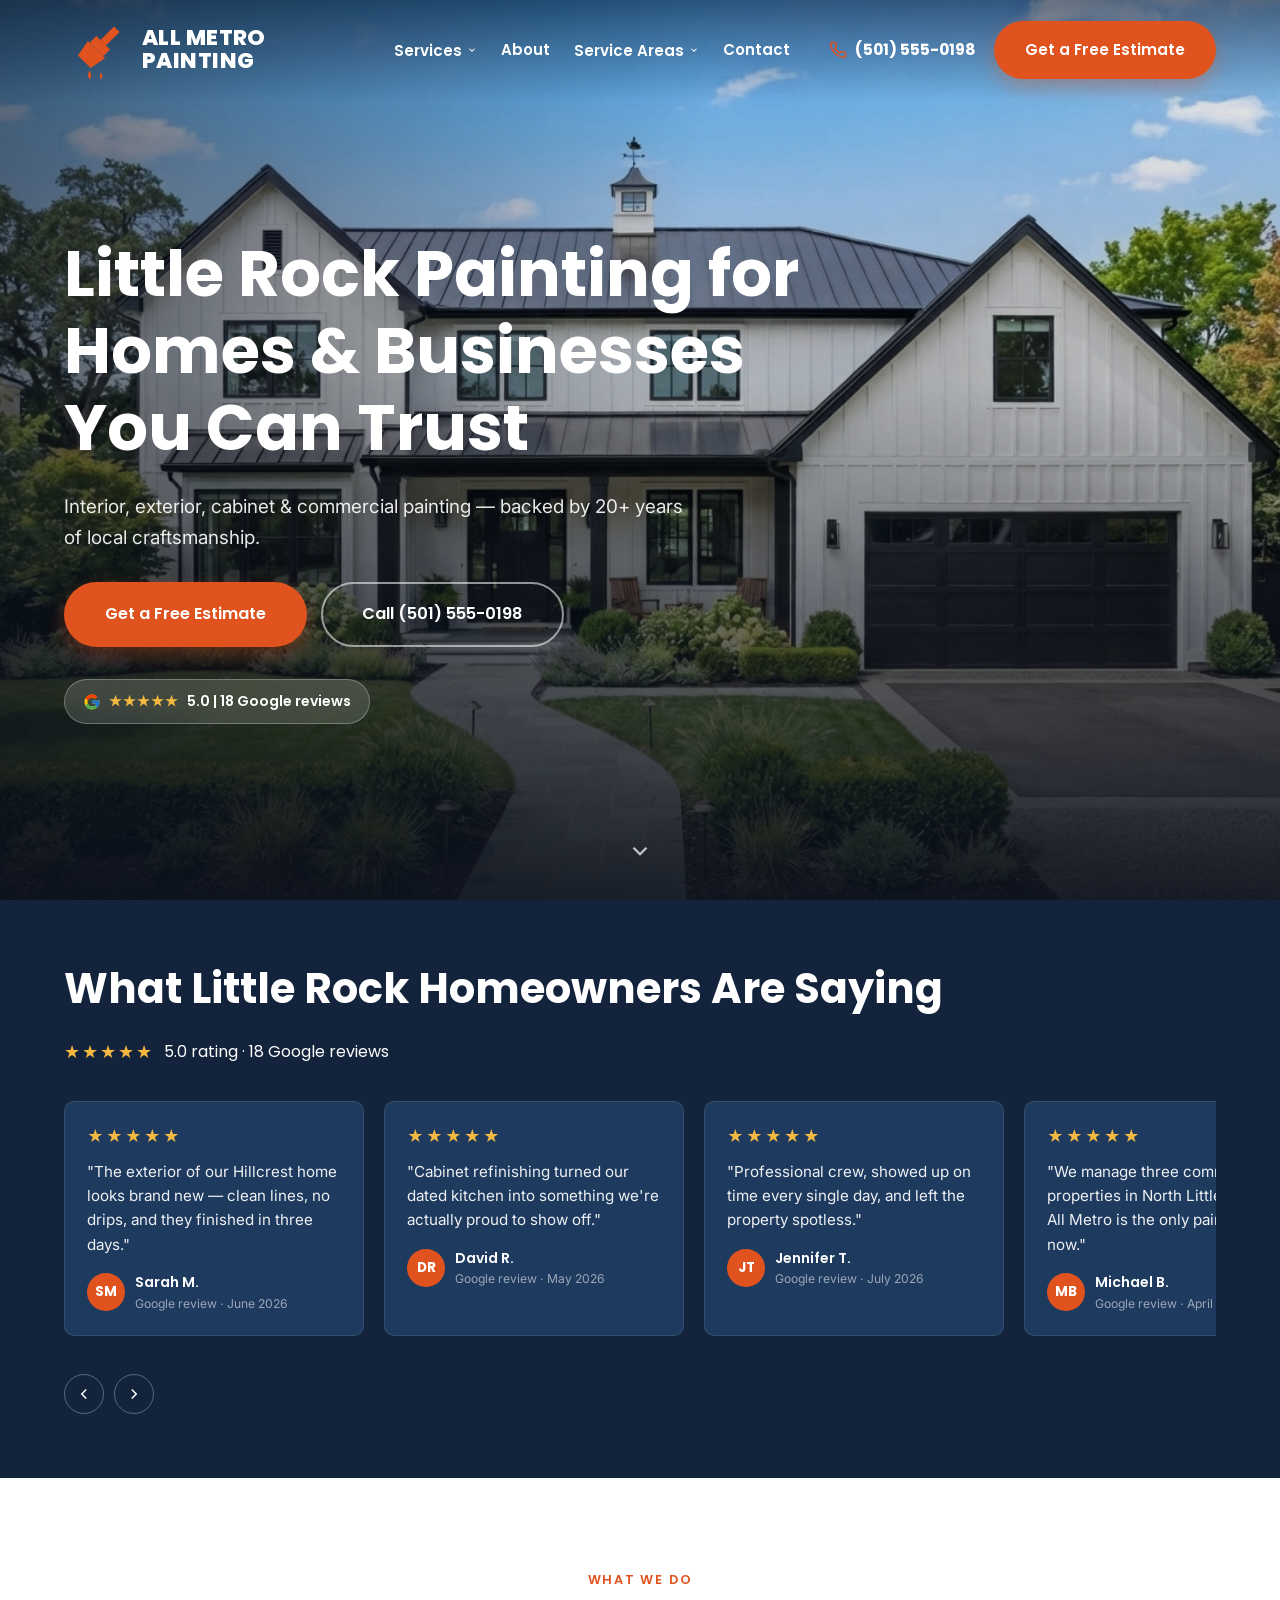
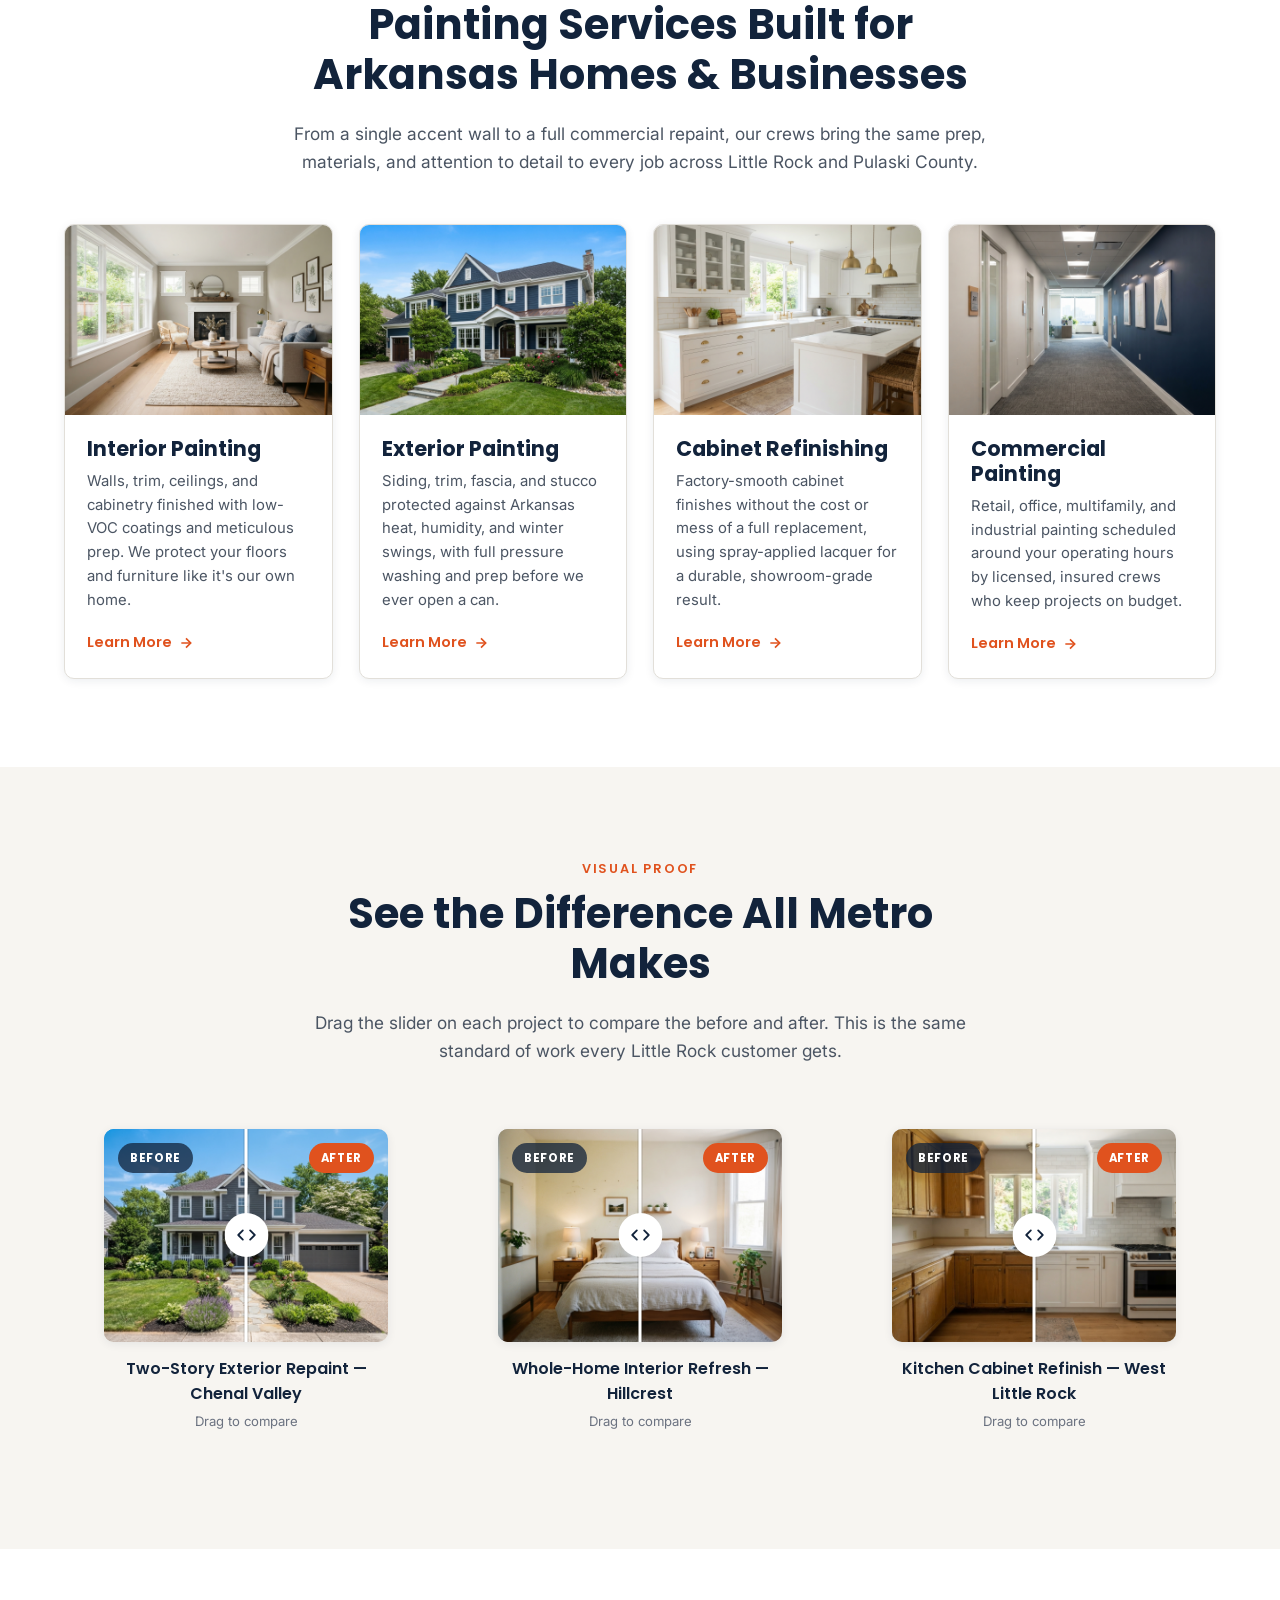
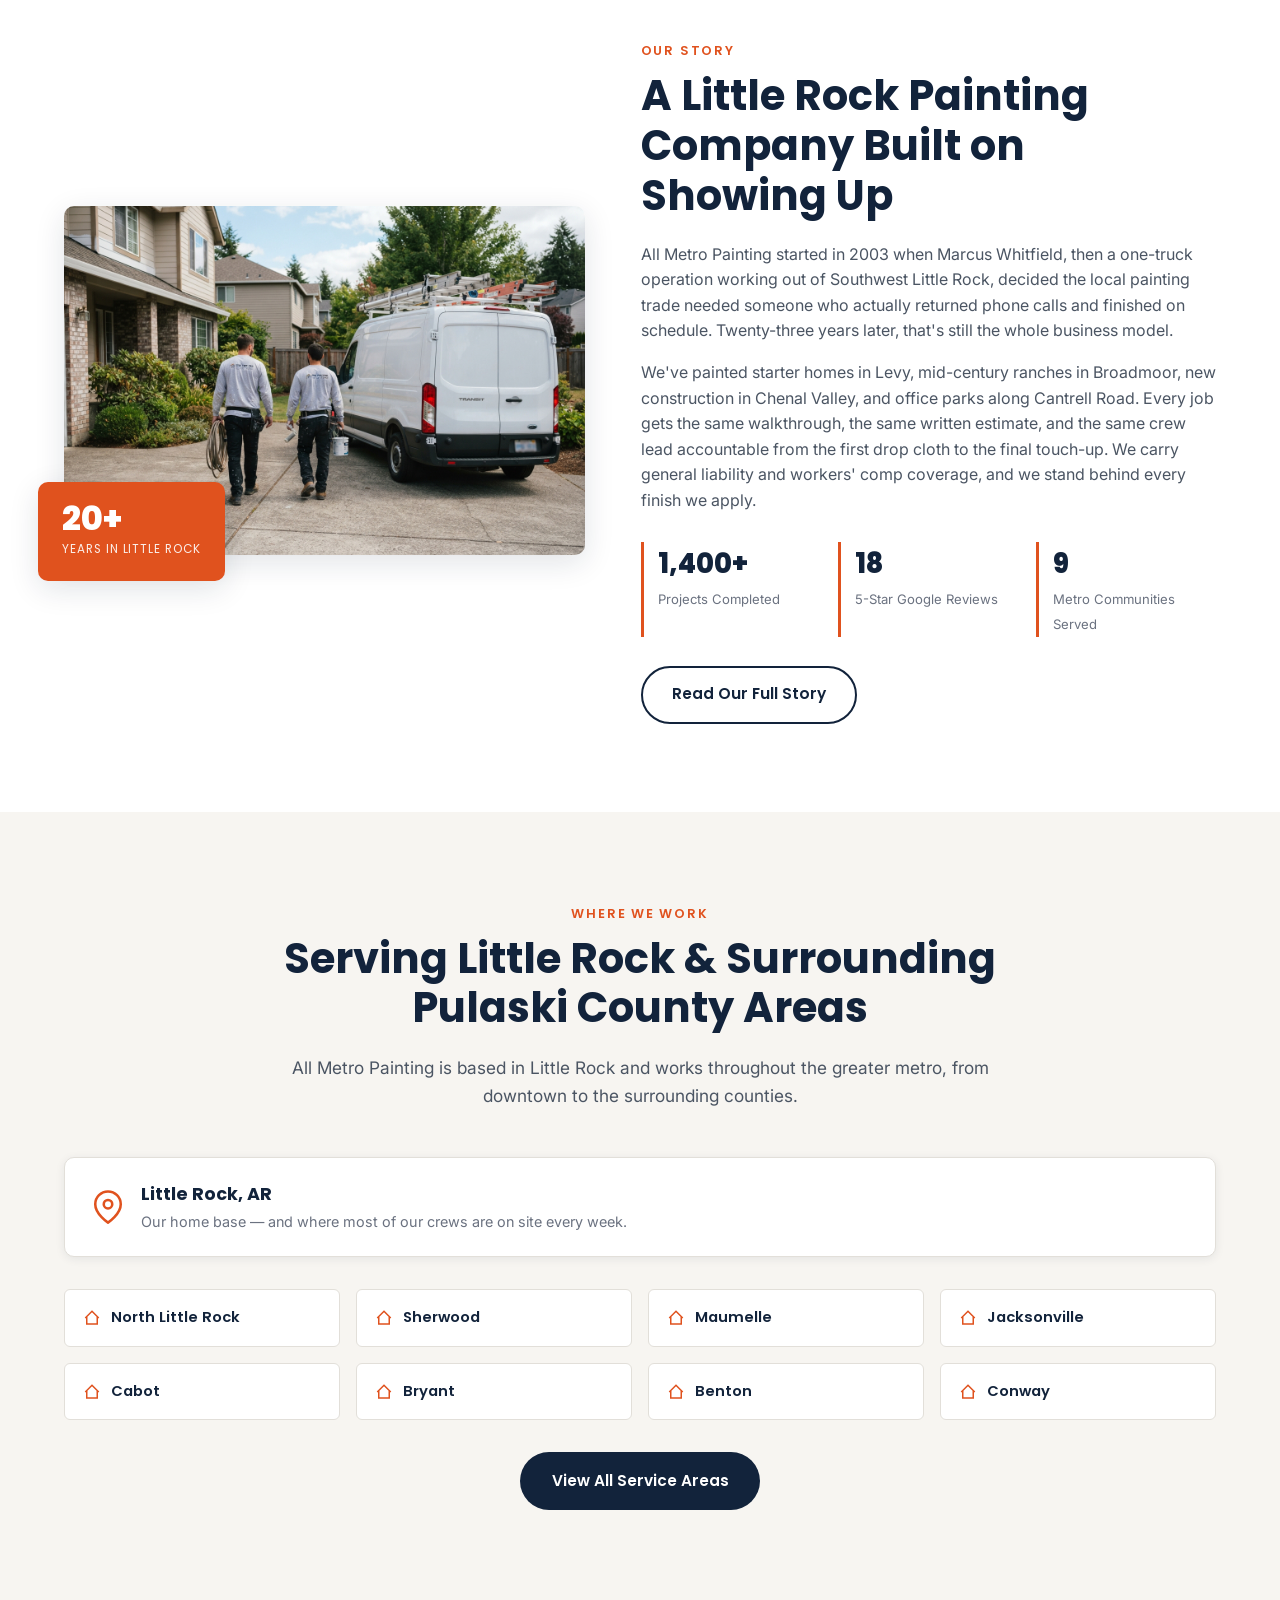
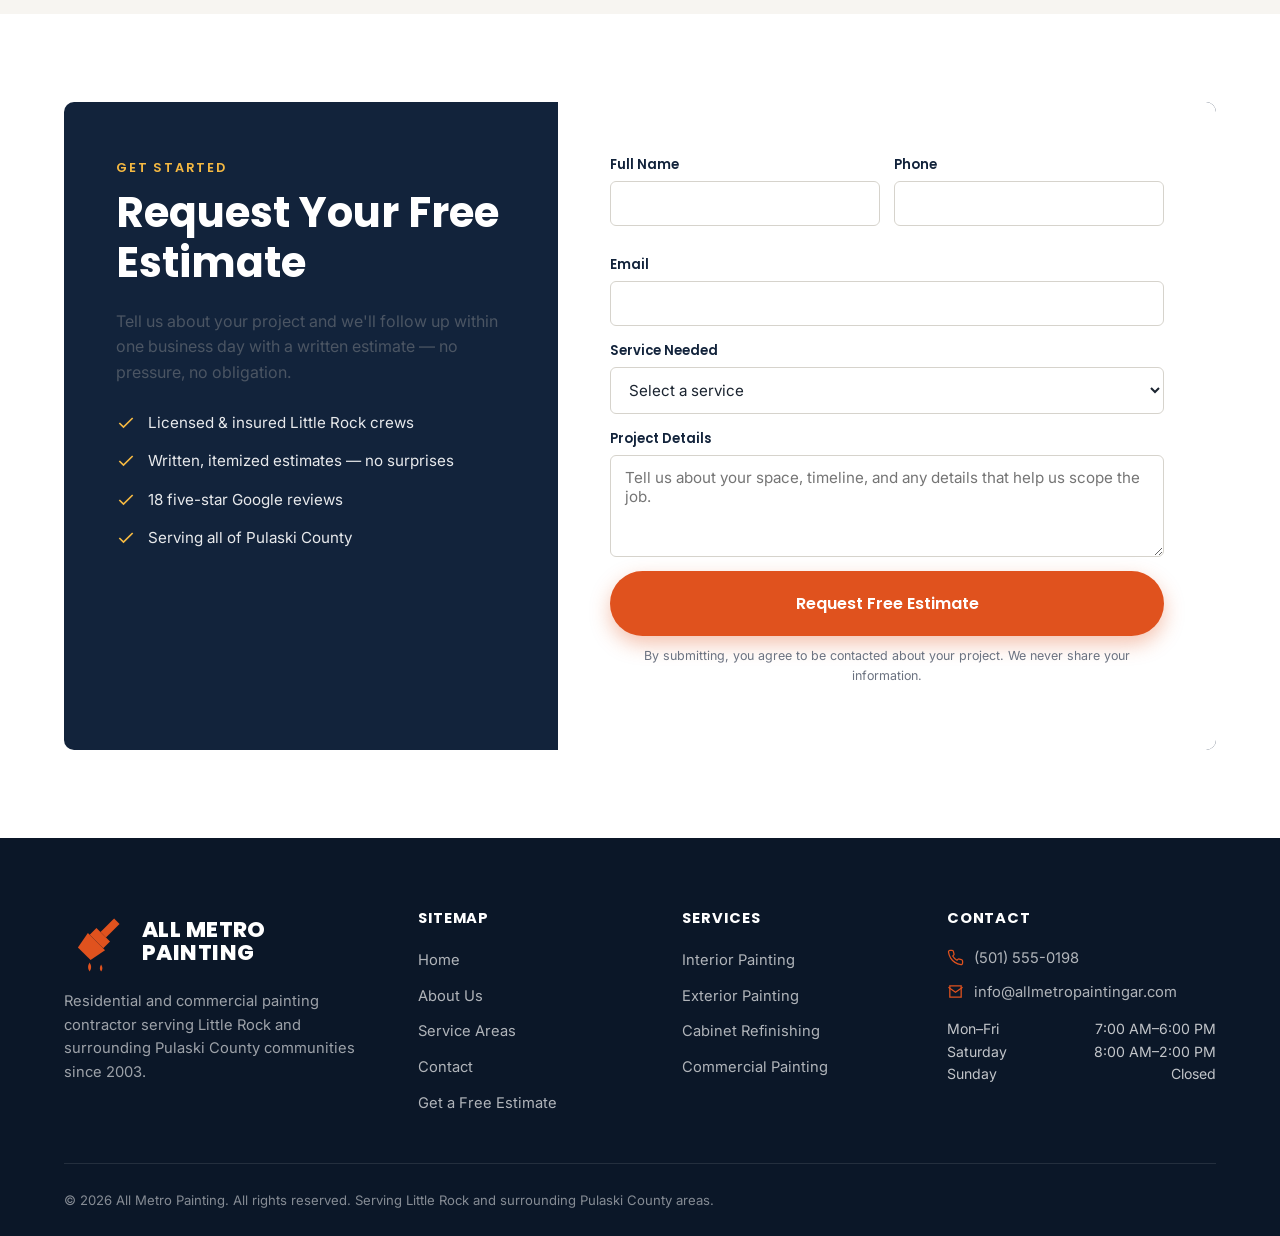
==== index.html @ 4302f113 "Initial commit" ====
<!DOCTYPE html>
<html lang="en">
<head>
<meta charset="UTF-8">
<meta name="viewport" content="width=device-width, initial-scale=1.0">
<title>Little Rock Painting Contractor | All Metro Painting</title>
<meta name="description" content="All Metro Painting is Little Rock, AR's trusted residential and commercial painting contractor. Interior, exterior, cabinet refinishing & commercial painting across Pulaski County. Free estimates.">
<link rel="canonical" href="https://www.allmetropaintingar.com/">
<link rel="preconnect" href="https://fonts.googleapis.com">
<link href="https://fonts.googleapis.com/css2?family=Inter:wght@400;500;600;700&family=Poppins:wght@600;700;800&display=swap" rel="stylesheet">
<link rel="stylesheet" href="css/style.css">
<script type="application/ld+json">
{
  "@context": "https://schema.org",
  "@type": "PaintingContractor",
  "name": "All Metro Painting",
  "image": "https://www.allmetropaintingar.com/images/hero-exterior-painting.jpg",
  "logo": "https://www.allmetropaintingar.com/images/hero-exterior-painting.jpg",
  "description": "Residential and commercial painting contractor serving Little Rock, AR and surrounding Pulaski County communities. Interior painting, exterior painting, cabinet refinishing, and commercial painting.",
  "telephone": "+1-501-555-0198",
  "email": "info@allmetropaintingar.com",
  "priceRange": "$$",
  "address": {
    "@type": "PostalAddress",
    "streetAddress": "4417 Asher Avenue",
    "addressLocality": "Little Rock",
    "addressRegion": "AR",
    "postalCode": "72204",
    "addressCountry": "US"
  },
  "geo": {
    "@type": "GeoCoordinates",
    "latitude": 34.7465,
    "longitude": -92.2896
  },
  "url": "https://www.allmetropaintingar.com/",
  "areaServed": [
    { "@type": "City", "name": "Little Rock, AR" },
    { "@type": "City", "name": "North Little Rock, AR" },
    { "@type": "City", "name": "Sherwood, AR" },
    { "@type": "City", "name": "Maumelle, AR" },
    { "@type": "City", "name": "Jacksonville, AR" },
    { "@type": "City", "name": "Cabot, AR" },
    { "@type": "City", "name": "Bryant, AR" },
    { "@type": "City", "name": "Benton, AR" },
    { "@type": "City", "name": "Conway, AR" },
    { "@type": "AdministrativeArea", "name": "Pulaski County, AR" }
  ],
  "openingHoursSpecification": [
    {
      "@type": "OpeningHoursSpecification",
      "dayOfWeek": ["Monday","Tuesday","Wednesday","Thursday","Friday"],
      "opens": "07:00",
      "closes": "18:00"
    },
    {
      "@type": "OpeningHoursSpecification",
      "dayOfWeek": ["Saturday"],
      "opens": "08:00",
      "closes": "14:00"
    }
  ],
  "sameAs": [
    "https://www.facebook.com/allmetropaintingar",
    "https://www.instagram.com/allmetropaintingar"
  ],
  "aggregateRating": {
    "@type": "AggregateRating",
    "ratingValue": "5.0",
    "reviewCount": "18"
  }
}
</script>
</head>
<body>

<!-- ===================== HEADER / NAV ===================== -->
<header class="site-header">
  <div class="container nav-inner">
    <a href="index.html" class="brand" aria-label="All Metro Painting home">
      <svg class="brand-icon" viewBox="0 0 100 100" xmlns="http://www.w3.org/2000/svg" aria-hidden="true">
        <g transform="rotate(45 50 50)">
          <rect class="brush-body" x="44" y="4" width="12" height="30"/>
          <rect class="brush-body" x="35" y="34" width="30" height="15"/>
          <path class="brush-body" d="M31 49 L69 49 L64 76 L36 76 Z"/>
        </g>
        <path class="drip" d="M40 82 Q45 90 40 96 Q35 90 40 82 Z"/>
        <path class="drip" d="M58 85 Q62 91 58 96 Q54 91 58 85 Z"/>
      </svg>
      <span class="brand-word">ALL METRO PAINTING</span>
    </a>

    <nav aria-label="Primary">
      <ul class="nav-links">
        <li class="has-dropdown">
          <button class="nav-toplink" aria-haspopup="true">Services
            <svg class="caret" viewBox="0 0 24 24" fill="none" stroke="currentColor" stroke-width="2.5"><polyline points="6 9 12 15 18 9"/></svg>
          </button>
          <div class="dropdown mega">
            <a class="drop-link" href="services/interior-painting.html">
              <svg class="di" viewBox="0 0 24 24" fill="none" stroke="currentColor" stroke-width="1.8"><path d="M3 21h18M6 21V9l6-5 6 5v12M9 21v-6h6v6"/></svg>
              <span><strong>Interior Painting</strong><small>Walls, trim, ceilings & cabinetry</small></span>
            </a>
            <a class="drop-link" href="services/exterior-painting.html">
              <svg class="di" viewBox="0 0 24 24" fill="none" stroke="currentColor" stroke-width="1.8"><path d="M3 12l9-9 9 9M5 10v10h14V10"/></svg>
              <span><strong>Exterior Painting</strong><small>Siding, trim, stucco & fascia</small></span>
            </a>
            <a class="drop-link" href="services/cabinet-refinishing.html">
              <svg class="di" viewBox="0 0 24 24" fill="none" stroke="currentColor" stroke-width="1.8"><rect x="4" y="3" width="16" height="18" rx="1"/><path d="M12 3v18M8 8h.01M16 14h.01"/></svg>
              <span><strong>Cabinet Refinishing</strong><small>Factory-smooth spray finishes</small></span>
            </a>
            <a class="drop-link" href="services/commercial-painting.html">
              <svg class="di" viewBox="0 0 24 24" fill="none" stroke="currentColor" stroke-width="1.8"><path d="M3 21h18M5 21V7l7-4 7 4v14M9 21v-5h6v5M9 10h.01M15 10h.01M9 14h.01M15 14h.01"/></svg>
              <span><strong>Commercial Painting</strong><small>Retail, office & multifamily</small></span>
            </a>
          </div>
        </li>
        <li><a href="about.html">About</a></li>
        <li class="has-dropdown">
          <button class="nav-toplink" aria-haspopup="true">Service Areas
            <svg class="caret" viewBox="0 0 24 24" fill="none" stroke="currentColor" stroke-width="2.5"><polyline points="6 9 12 15 18 9"/></svg>
          </button>
          <div class="dropdown areas-drop">
            <a class="drop-link" href="service-areas.html"><span><strong>Little Rock</strong><small>Primary service area</small></span></a>
            <a class="drop-link" href="service-areas.html#north-little-rock"><span><strong>North Little Rock</strong></span></a>
            <a class="drop-link" href="service-areas.html#sherwood"><span><strong>Sherwood</strong></span></a>
            <a class="drop-link" href="service-areas.html#maumelle"><span><strong>Maumelle</strong></span></a>
            <a class="drop-link" href="service-areas.html#jacksonville"><span><strong>Jacksonville</strong></span></a>
            <a class="drop-link" href="service-areas.html#cabot"><span><strong>Cabot</strong></span></a>
            <a class="drop-link" href="service-areas.html#bryant"><span><strong>Bryant</strong></span></a>
            <a class="drop-link" href="service-areas.html#benton"><span><strong>Benton</strong></span></a>
            <a class="drop-link" href="service-areas.html#conway"><span><strong>Conway</strong></span></a>
          </div>
        </li>
        <li><a href="contact.html">Contact</a></li>
      </ul>
    </nav>

    <div class="nav-right">
      <a href="tel:+15015550198" class="nav-phone">
        <svg viewBox="0 0 24 24" fill="none" stroke="currentColor" stroke-width="2"><path d="M22 16.92v3a2 2 0 0 1-2.18 2 19.8 19.8 0 0 1-8.63-3.07 19.5 19.5 0 0 1-6-6 19.8 19.8 0 0 1-3.07-8.67A2 2 0 0 1 4.11 2h3a2 2 0 0 1 2 1.72c.127.96.362 1.903.7 2.81a2 2 0 0 1-.45 2.11L8.09 9.91a16 16 0 0 0 6 6l1.27-1.27a2 2 0 0 1 2.11-.45c.907.338 1.85.573 2.81.7A2 2 0 0 1 22 16.92z"/></svg>
        <span class="nav-phone-text">(501) 555-0198</span>
      </a>
      <a href="#" class="btn btn-accent" data-open-quote="">Get a Free Estimate</a>
      <button class="nav-toggle" aria-label="Open menu">
        <svg viewBox="0 0 24 24" fill="currentColor"><circle cx="12" cy="5" r="1.8"/><circle cx="12" cy="12" r="1.8"/><circle cx="12" cy="19" r="1.8"/></svg>
      </button>
    </div>
  </div>
</header>

<!-- Mobile drawer -->
<div class="drawer-backdrop"></div>
<div class="mobile-drawer">
  <div class="mobile-drawer-head">
    <span class="brand-word" style="color:var(--navy)">ALL METRO</span>
    <button class="modal-close drawer-close" aria-label="Close menu">
      <svg viewBox="0 0 24 24" fill="none" stroke="currentColor" stroke-width="2"><line x1="18" y1="6" x2="6" y2="18"/><line x1="6" y1="6" x2="18" y2="18"/></svg>
    </button>
  </div>
  <ul>
    <li>
      <button class="m-toggle">Services
        <svg width="18" height="18" viewBox="0 0 24 24" fill="none" stroke="currentColor" stroke-width="2.5"><polyline points="6 9 12 15 18 9"/></svg>
      </button>
      <div class="mobile-sub">
        <a href="services/interior-painting.html">Interior Painting</a>
        <a href="services/exterior-painting.html">Exterior Painting</a>
        <a href="services/cabinet-refinishing.html">Cabinet Refinishing</a>
        <a href="services/commercial-painting.html">Commercial Painting</a>
      </div>
    </li>
    <li><a href="about.html">About</a></li>
    <li>
      <button class="m-toggle">Service Areas
        <svg width="18" height="18" viewBox="0 0 24 24" fill="none" stroke="currentColor" stroke-width="2.5"><polyline points="6 9 12 15 18 9"/></svg>
      </button>
      <div class="mobile-sub">
        <a href="service-areas.html">Little Rock</a>
        <a href="service-areas.html#north-little-rock">North Little Rock</a>
        <a href="service-areas.html#sherwood">Sherwood</a>
        <a href="service-areas.html#maumelle">Maumelle</a>
        <a href="service-areas.html#jacksonville">Jacksonville</a>
        <a href="service-areas.html#cabot">Cabot</a>
        <a href="service-areas.html#bryant">Bryant</a>
        <a href="service-areas.html#benton">Benton</a>
        <a href="service-areas.html#conway">Conway</a>
      </div>
    </li>
    <li><a href="contact.html">Contact</a></li>
    <li><a href="tel:+15015550198">(501) 555-0198</a></li>
  </ul>
  <a href="#" class="btn btn-accent btn-block" data-open-quote="">Get a Free Estimate</a>
</div>

<!-- ===================== HERO ===================== -->
<section class="hero" style="background-image:url('images/hero-exterior-painting.jpg');">
  <div class="hero-content">
    <h1>Little Rock Painting for Homes &amp; Businesses You Can Trust</h1>
    <p class="hero-sub">Interior, exterior, cabinet &amp; commercial painting &mdash; backed by 20+ years of local craftsmanship.</p>
    <div class="hero-ctas">
      <a href="#" class="btn btn-accent btn-lg" data-open-quote="">Get a Free Estimate</a>
      <a href="tel:+15015550198" class="btn btn-outline btn-lg">Call (501) 555-0198</a>
    </div>
    <div class="hero-badges">
      <span class="badge-pill"><svg class="google-g" viewBox="0 0 48 48" width="18" height="18" aria-hidden="true"><path fill="#FFC107" d="M43.611,20.083H42V20H24v8h11.303c-1.649,4.657-6.08,8-11.303,8c-6.627,0-12-5.373-12-12s5.373-12,12-12c3.059,0,5.842,1.154,7.961,3.039l5.657-5.657C34.046,6.053,29.268,4,24,4C12.955,4,4,12.955,4,24s8.955,20,20,20s20-8.955,20-20C44,22.659,43.862,21.35,43.611,20.083z"/><path fill="#FF3D00" d="M6.306,14.691l6.571,4.819C14.655,15.108,18.961,12,24,12c3.059,0,5.842,1.154,7.961,3.039l5.657-5.657C34.046,6.053,29.268,4,24,4C16.318,4,9.656,8.337,6.306,14.691z"/><path fill="#4CAF50" d="M24,44c5.166,0,9.86-1.977,13.409-5.192l-6.19-5.238C29.211,35.091,26.715,36,24,36c-5.202,0-9.619-3.317-11.283-7.946l-6.522,5.025C9.505,39.556,16.227,44,24,44z"/><path fill="#1976D2" d="M43.611,20.083H42V20H24v8h11.303c-0.792,2.237-2.231,4.166-4.087,5.571c0.001-0.001,0.002-0.001,0.003-0.002l6.19,5.238C36.971,39.205,44,34,44,24C44,22.659,43.862,21.35,43.611,20.083z"/></svg><span class="stars">★★★★★</span> 5.0 | 18 Google reviews</span>
    </div>
  </div>
  <div class="hero-scroll">
    <svg width="26" height="26" viewBox="0 0 24 24" fill="none" stroke="currentColor" stroke-width="2"><polyline points="6 9 12 15 18 9"/></svg>
  </div>
</section>

<!-- ===================== REVIEWS STRIP ===================== -->
<section class="reviews-strip">
  <div class="container">
    <div class="reviews-head">
      <h2>What Little Rock Homeowners Are Saying</h2>
      <div class="reviews-agg">
        <span class="stars">★★★★★</span>
        <span>5.0 rating &middot; 18 Google reviews</span>
      </div>
    </div>
    <div class="reviews-track">
      <div class="review-card">
        <span class="stars">★★★★★</span>
        <p>"The exterior of our Hillcrest home looks brand new &mdash; clean lines, no drips, and they finished in three days."</p>
        <div class="review-meta"><div class="review-avatar">SM</div><div><div class="review-name">Sarah M.</div><div class="review-date">Google review &middot; June 2026</div></div></div>
      </div>
      <div class="review-card">
        <span class="stars">★★★★★</span>
        <p>"Cabinet refinishing turned our dated kitchen into something we're actually proud to show off."</p>
        <div class="review-meta"><div class="review-avatar">DR</div><div><div class="review-name">David R.</div><div class="review-date">Google review &middot; May 2026</div></div></div>
      </div>
      <div class="review-card">
        <span class="stars">★★★★★</span>
        <p>"Professional crew, showed up on time every single day, and left the property spotless."</p>
        <div class="review-meta"><div class="review-avatar">JT</div><div><div class="review-name">Jennifer T.</div><div class="review-date">Google review &middot; July 2026</div></div></div>
      </div>
      <div class="review-card">
        <span class="stars">★★★★★</span>
        <p>"We manage three commercial properties in North Little Rock and All Metro is the only painter we call now."</p>
        <div class="review-meta"><div class="review-avatar">MB</div><div><div class="review-name">Michael B.</div><div class="review-date">Google review &middot; April 2026</div></div></div>
      </div>
      <div class="review-card">
        <span class="stars">★★★★★</span>
        <p>"Interior paint job was flawless &mdash; they moved our furniture, protected the floors, no mess at all."</p>
        <div class="review-meta"><div class="review-avatar">AK</div><div><div class="review-name">Ashley K.</div><div class="review-date">Google review &middot; June 2026</div></div></div>
      </div>
      <div class="review-card">
        <span class="stars">★★★★★</span>
        <p>"Fair pricing and the crew actually answered their phones, which says a lot in this business."</p>
        <div class="review-meta"><div class="review-avatar">RC</div><div><div class="review-name">Robert C.</div><div class="review-date">Google review &middot; March 2026</div></div></div>
      </div>
      <div class="review-card">
        <span class="stars">★★★★★</span>
        <p>"Our two-story exterior in Chenal Valley needed serious prep work and they didn't cut a single corner."</p>
        <div class="review-meta"><div class="review-avatar">LP</div><div><div class="review-name">Lauren P.</div><div class="review-date">Google review &middot; May 2026</div></div></div>
      </div>
      <div class="review-card">
        <span class="stars">★★★★★</span>
        <p>"Fast turnaround on our office building in Maumelle without disrupting our staff for even a day."</p>
        <div class="review-meta"><div class="review-avatar">TH</div><div><div class="review-name">Tyler H.</div><div class="review-date">Google review &middot; February 2026</div></div></div>
      </div>
      <div class="review-card">
        <span class="stars">★★★★★</span>
        <p>"They matched our trim color perfectly after we lost the original paint code from the builder."</p>
        <div class="review-meta"><div class="review-avatar">NW</div><div><div class="review-name">Nicole W.</div><div class="review-date">Google review &middot; July 2026</div></div></div>
      </div>
      <div class="review-card">
        <span class="stars">★★★★★</span>
        <p>"Honest quote, no upsells, and the finished walls look like a magazine spread."</p>
        <div class="review-meta"><div class="review-avatar">BS</div><div><div class="review-name">Brandon S.</div><div class="review-date">Google review &middot; January 2026</div></div></div>
      </div>
      <div class="review-card">
        <span class="stars">★★★★★</span>
        <p>"Cabinet refinish saved us thousands over replacing &mdash; looks like a brand new kitchen."</p>
        <div class="review-meta"><div class="review-avatar">CF</div><div><div class="review-name">Courtney F.</div><div class="review-date">Google review &middot; June 2026</div></div></div>
      </div>
      <div class="review-card">
        <span class="stars">★★★★★</span>
        <p>"We've used All Metro for our rental properties in Sherwood for years &mdash; always reliable, always clean work."</p>
        <div class="review-meta"><div class="review-avatar">JD</div><div><div class="review-name">James D.</div><div class="review-date">Google review &middot; April 2026</div></div></div>
      </div>
    </div>
    <div class="review-controls">
      <button data-review-prev aria-label="Previous reviews"><svg width="18" height="18" viewBox="0 0 24 24" fill="none" stroke="currentColor" stroke-width="2"><polyline points="15 18 9 12 15 6"/></svg></button>
      <button data-review-next aria-label="Next reviews"><svg width="18" height="18" viewBox="0 0 24 24" fill="none" stroke="currentColor" stroke-width="2"><polyline points="9 18 15 12 9 6"/></svg></button>
    </div>
  </div>
</section>

<!-- ===================== SERVICES ===================== -->
<section id="services">
  <div class="container">
    <div class="section-head center">
      <span class="eyebrow">What We Do</span>
      <h2>Painting Services Built for Arkansas Homes &amp; Businesses</h2>
      <p>From a single accent wall to a full commercial repaint, our crews bring the same prep, materials, and attention to detail to every job across Little Rock and Pulaski County.</p>
    </div>
    <div class="services-grid">
      <div class="service-card">
        <div class="thumb"><img src="images/service-interior-painting.jpg" alt="Interior house painting service in Little Rock living room" loading="lazy"></div>
        <div class="body">
          <h3>Interior Painting</h3>
          <p>Walls, trim, ceilings, and cabinetry finished with low-VOC coatings and meticulous prep. We protect your floors and furniture like it's our own home.</p>
          <a class="card-link" href="services/interior-painting.html">Learn More <svg viewBox="0 0 24 24" fill="none" stroke="currentColor" stroke-width="2.5"><line x1="5" y1="12" x2="19" y2="12"/><polyline points="12 5 19 12 12 19"/></svg></a>
        </div>
      </div>
      <div class="service-card">
        <div class="thumb"><img src="images/service-exterior-painting.jpg" alt="Exterior house painting service on a Little Rock home" loading="lazy"></div>
        <div class="body">
          <h3>Exterior Painting</h3>
          <p>Siding, trim, fascia, and stucco protected against Arkansas heat, humidity, and winter swings, with full pressure washing and prep before we ever open a can.</p>
          <a class="card-link" href="services/exterior-painting.html">Learn More <svg viewBox="0 0 24 24" fill="none" stroke="currentColor" stroke-width="2.5"><line x1="5" y1="12" x2="19" y2="12"/><polyline points="12 5 19 12 12 19"/></svg></a>
        </div>
      </div>
      <div class="service-card">
        <div class="thumb"><img src="images/service-cabinet-refinishing.jpg" alt="Cabinet refinishing service for a Little Rock kitchen" loading="lazy"></div>
        <div class="body">
          <h3>Cabinet Refinishing</h3>
          <p>Factory-smooth cabinet finishes without the cost or mess of a full replacement, using spray-applied lacquer for a durable, showroom-grade result.</p>
          <a class="card-link" href="services/cabinet-refinishing.html">Learn More <svg viewBox="0 0 24 24" fill="none" stroke="currentColor" stroke-width="2.5"><line x1="5" y1="12" x2="19" y2="12"/><polyline points="12 5 19 12 12 19"/></svg></a>
        </div>
      </div>
      <div class="service-card">
        <div class="thumb"><img src="images/service-commercial-painting.jpg" alt="Commercial painting crew servicing a Little Rock business" loading="lazy"></div>
        <div class="body">
          <h3>Commercial Painting</h3>
          <p>Retail, office, multifamily, and industrial painting scheduled around your operating hours by licensed, insured crews who keep projects on budget.</p>
          <a class="card-link" href="services/commercial-painting.html">Learn More <svg viewBox="0 0 24 24" fill="none" stroke="currentColor" stroke-width="2.5"><line x1="5" y1="12" x2="19" y2="12"/><polyline points="12 5 19 12 12 19"/></svg></a>
        </div>
      </div>
    </div>
  </div>
</section>

<!-- ===================== VISUAL PROOF / BEFORE-AFTER ===================== -->
<section class="section-alt" id="gallery">
  <div class="container">
    <div class="section-head center">
      <span class="eyebrow">Visual Proof</span>
      <h2>See the Difference All Metro Makes</h2>
      <p>Drag the slider on each project to compare the before and after. This is the same standard of work every Little Rock customer gets.</p>
    </div>
    <div class="gallery-grid">
      <figure>
        <div class="ba-slider">
          <img class="ba-after" src="images/gallery-exterior-after.jpg" alt="Little Rock home exterior after professional repaint by All Metro Painting">
          <div class="ba-before-wrap"><img src="images/gallery-exterior-before.jpg" alt="Little Rock home exterior before professional repaint"></div>
          <div class="ba-handle"></div>
          <span class="ba-tag before-tag">Before</span>
          <span class="ba-tag after-tag">After</span>
        </div>
        <figcaption class="ba-caption">Two-Story Exterior Repaint &mdash; Chenal Valley</figcaption>
        <p class="ba-hint">Drag to compare</p>
      </figure>
      <figure>
        <div class="ba-slider">
          <img class="ba-after" src="images/gallery-interior-after.jpg" alt="Little Rock living room interior after professional painting by All Metro Painting">
          <div class="ba-before-wrap"><img src="images/gallery-interior-before.jpg" alt="Little Rock living room interior before professional painting"></div>
          <div class="ba-handle"></div>
          <span class="ba-tag before-tag">Before</span>
          <span class="ba-tag after-tag">After</span>
        </div>
        <figcaption class="ba-caption">Whole-Home Interior Refresh &mdash; Hillcrest</figcaption>
        <p class="ba-hint">Drag to compare</p>
      </figure>
      <figure>
        <div class="ba-slider">
          <img class="ba-after" src="images/gallery-cabinet-after.jpg" alt="Little Rock kitchen cabinets after professional refinishing by All Metro Painting">
          <div class="ba-before-wrap"><img src="images/gallery-cabinet-before.jpg" alt="Little Rock kitchen cabinets before professional refinishing"></div>
          <div class="ba-handle"></div>
          <span class="ba-tag before-tag">Before</span>
          <span class="ba-tag after-tag">After</span>
        </div>
        <figcaption class="ba-caption">Kitchen Cabinet Refinish &mdash; West Little Rock</figcaption>
        <p class="ba-hint">Drag to compare</p>
      </figure>
    </div>
  </div>
</section>

<!-- ===================== ABOUT ===================== -->
<section id="about">
  <div class="container about-grid">
    <div class="about-media">
      <img src="images/about-team.jpg" alt="All Metro Painting crew arriving at a job site in Little Rock, AR">
      <div class="about-badge"><span class="num">20+</span><span class="lbl">Years in Little Rock</span></div>
    </div>
    <div>
      <span class="eyebrow">Our Story</span>
      <h2>A Little Rock Painting Company Built on Showing Up</h2>
      <p>All Metro Painting started in 2003 when Marcus Whitfield, then a one-truck operation working out of Southwest Little Rock, decided the local painting trade needed someone who actually returned phone calls and finished on schedule. Twenty-three years later, that's still the whole business model.</p>
      <p>We've painted starter homes in Levy, mid-century ranches in Broadmoor, new construction in Chenal Valley, and office parks along Cantrell Road. Every job gets the same walkthrough, the same written estimate, and the same crew lead accountable from the first drop cloth to the final touch-up. We carry general liability and workers' comp coverage, and we stand behind every finish we apply.</p>
      <div class="about-stats">
        <div><span class="num">1,400+</span><span class="lbl">Projects Completed</span></div>
        <div><span class="num">18</span><span class="lbl">5-Star Google Reviews</span></div>
        <div><span class="num">9</span><span class="lbl">Metro Communities Served</span></div>
      </div>
      <a href="about.html" class="btn btn-ghost-navy">Read Our Full Story</a>
    </div>
  </div>
</section>

<!-- ===================== SERVICE AREAS ===================== -->
<section class="section-alt" id="areas">
  <div class="container">
    <div class="section-head center">
      <span class="eyebrow">Where We Work</span>
      <h2>Serving Little Rock &amp; Surrounding Pulaski County Areas</h2>
      <p>All Metro Painting is based in Little Rock and works throughout the greater metro, from downtown to the surrounding counties.</p>
    </div>
    <div class="areas-primary">
      <svg viewBox="0 0 24 24" fill="none" stroke="currentColor" stroke-width="1.8"><path d="M21 10c0 7-9 13-9 13s-9-6-9-13a9 9 0 0 1 18 0z"/><circle cx="12" cy="10" r="3"/></svg>
      <div><strong>Little Rock, AR</strong><span>Our home base &mdash; and where most of our crews are on site every week.</span></div>
    </div>
    <div class="areas-grid">
      <a class="area-chip" href="service-areas.html#north-little-rock"><svg viewBox="0 0 24 24" fill="none" stroke="currentColor" stroke-width="2"><path d="M3 12l9-9 9 9M5 10v10h14V10"/></svg><span>North Little Rock</span></a>
      <a class="area-chip" href="service-areas.html#sherwood"><svg viewBox="0 0 24 24" fill="none" stroke="currentColor" stroke-width="2"><path d="M3 12l9-9 9 9M5 10v10h14V10"/></svg><span>Sherwood</span></a>
      <a class="area-chip" href="service-areas.html#maumelle"><svg viewBox="0 0 24 24" fill="none" stroke="currentColor" stroke-width="2"><path d="M3 12l9-9 9 9M5 10v10h14V10"/></svg><span>Maumelle</span></a>
      <a class="area-chip" href="service-areas.html#jacksonville"><svg viewBox="0 0 24 24" fill="none" stroke="currentColor" stroke-width="2"><path d="M3 12l9-9 9 9M5 10v10h14V10"/></svg><span>Jacksonville</span></a>
      <a class="area-chip" href="service-areas.html#cabot"><svg viewBox="0 0 24 24" fill="none" stroke="currentColor" stroke-width="2"><path d="M3 12l9-9 9 9M5 10v10h14V10"/></svg><span>Cabot</span></a>
      <a class="area-chip" href="service-areas.html#bryant"><svg viewBox="0 0 24 24" fill="none" stroke="currentColor" stroke-width="2"><path d="M3 12l9-9 9 9M5 10v10h14V10"/></svg><span>Bryant</span></a>
      <a class="area-chip" href="service-areas.html#benton"><svg viewBox="0 0 24 24" fill="none" stroke="currentColor" stroke-width="2"><path d="M3 12l9-9 9 9M5 10v10h14V10"/></svg><span>Benton</span></a>
      <a class="area-chip" href="service-areas.html#conway"><svg viewBox="0 0 24 24" fill="none" stroke="currentColor" stroke-width="2"><path d="M3 12l9-9 9 9M5 10v10h14V10"/></svg><span>Conway</span></a>
    </div>
    <p style="text-align:center; margin-top:2rem;"><a href="service-areas.html" class="btn btn-navy">View All Service Areas</a></p>
  </div>
</section>

<!-- ===================== GET A QUOTE ===================== -->
<section id="quote">
  <div class="container">
    <div class="quote-wrap">
      <div class="quote-info">
        <span class="eyebrow" style="color:var(--gold)">Get Started</span>
        <h2>Request Your Free Estimate</h2>
        <p>Tell us about your project and we'll follow up within one business day with a written estimate &mdash; no pressure, no obligation.</p>
        <ul>
          <li><svg viewBox="0 0 24 24" fill="none" stroke="currentColor" stroke-width="2"><polyline points="20 6 9 17 4 12"/></svg> Licensed &amp; insured Little Rock crews</li>
          <li><svg viewBox="0 0 24 24" fill="none" stroke="currentColor" stroke-width="2"><polyline points="20 6 9 17 4 12"/></svg> Written, itemized estimates &mdash; no surprises</li>
          <li><svg viewBox="0 0 24 24" fill="none" stroke="currentColor" stroke-width="2"><polyline points="20 6 9 17 4 12"/></svg> 18 five-star Google reviews</li>
          <li><svg viewBox="0 0 24 24" fill="none" stroke="currentColor" stroke-width="2"><polyline points="20 6 9 17 4 12"/></svg> Serving all of Pulaski County</li>
        </ul>
      </div>
      <div class="quote-form">
        <form id="page-quote-form" class="js-quote-form">
          <div class="form-row">
            <div class="form-field"><label for="q-name">Full Name</label><input type="text" id="q-name" required></div>
            <div class="form-field"><label for="q-phone">Phone</label><input type="tel" id="q-phone" required></div>
          </div>
          <div class="form-field"><label for="q-email">Email</label><input type="email" id="q-email" required></div>
          <div class="form-field">
            <label for="q-service">Service Needed</label>
            <select id="q-service">
              <option value="">Select a service</option>
              <option value="interior">Interior Painting</option>
              <option value="exterior">Exterior Painting</option>
              <option value="cabinets">Cabinet Refinishing</option>
              <option value="commercial">Commercial Painting</option>
            </select>
          </div>
          <div class="form-field"><label for="q-details">Project Details</label><textarea id="q-details" rows="4" placeholder="Tell us about your space, timeline, and any details that help us scope the job."></textarea></div>
          <button type="submit" class="btn btn-accent btn-block btn-lg">Request Free Estimate</button>
          <p class="form-note">By submitting, you agree to be contacted about your project. We never share your information.</p>
        </form>
        <div class="form-success">
          <svg viewBox="0 0 24 24" fill="none" stroke="currentColor" stroke-width="1.6"><circle cx="12" cy="12" r="10"/><polyline points="8 12 11 15 16 9"/></svg>
          <h2>Request Received</h2>
          <p>Thanks &mdash; a member of our team will reach out within one business day to schedule your free estimate.</p>
        </div>
      </div>
    </div>
  </div>
</section>

<!-- ===================== FOOTER ===================== -->
<footer class="site-footer">
  <div class="container">
    <div class="footer-grid">
      <div class="footer-brand">
        <a href="index.html" class="brand">
          <svg class="brand-icon" viewBox="0 0 100 100" xmlns="http://www.w3.org/2000/svg" aria-hidden="true" width="52" height="52">
            <g transform="rotate(45 50 50)">
              <rect class="brush-body" x="44" y="4" width="12" height="30"/>
              <rect class="brush-body" x="35" y="34" width="30" height="15"/>
              <path class="brush-body" d="M31 49 L69 49 L64 76 L36 76 Z"/>
            </g>
            <path class="drip" d="M40 82 Q45 90 40 96 Q35 90 40 82 Z"/>
            <path class="drip" d="M58 85 Q62 91 58 96 Q54 91 58 85 Z"/>
          </svg>
          <span class="brand-word">ALL METRO PAINTING</span>
        </a>
        <p>Residential and commercial painting contractor serving Little Rock and surrounding Pulaski County communities since 2003.</p>
      </div>
      <div>
        <h4>Sitemap</h4>
        <ul>
          <li><a href="index.html">Home</a></li>
          <li><a href="about.html">About Us</a></li>
          <li><a href="service-areas.html">Service Areas</a></li>
          <li><a href="contact.html">Contact</a></li>
          <li><a href="#" data-open-quote="">Get a Free Estimate</a></li>
        </ul>
      </div>
      <div>
        <h4>Services</h4>
        <ul>
          <li><a href="services/interior-painting.html">Interior Painting</a></li>
          <li><a href="services/exterior-painting.html">Exterior Painting</a></li>
          <li><a href="services/cabinet-refinishing.html">Cabinet Refinishing</a></li>
          <li><a href="services/commercial-painting.html">Commercial Painting</a></li>
        </ul>
      </div>
      <div>
        <h4>Contact</h4>
        <ul class="footer-contact">
          <li><svg viewBox="0 0 24 24" fill="none" stroke="currentColor" stroke-width="1.8"><path d="M22 16.92v3a2 2 0 0 1-2.18 2 19.8 19.8 0 0 1-8.63-3.07 19.5 19.5 0 0 1-6-6 19.8 19.8 0 0 1-3.07-8.67A2 2 0 0 1 4.11 2h3a2 2 0 0 1 2 1.72c.127.96.362 1.903.7 2.81a2 2 0 0 1-.45 2.11L8.09 9.91a16 16 0 0 0 6 6l1.27-1.27a2 2 0 0 1 2.11-.45c.907.338 1.85.573 2.81.7A2 2 0 0 1 22 16.92z"/></svg> <a href="tel:+15015550198">(501) 555-0198</a></li>
          <li><svg viewBox="0 0 24 24" fill="none" stroke="currentColor" stroke-width="1.8"><path d="M4 4h16v16H4z"/><path d="M22 6l-10 7L2 6"/></svg> <a href="mailto:info@allmetropaintingar.com">info@allmetropaintingar.com</a></li>
        </ul>
        <div style="margin-top:14px;">
          <div class="footer-hours-row"><span>Mon&ndash;Fri</span><span>7:00 AM&ndash;6:00 PM</span></div>
          <div class="footer-hours-row"><span>Saturday</span><span>8:00 AM&ndash;2:00 PM</span></div>
          <div class="footer-hours-row"><span>Sunday</span><span>Closed</span></div>
        </div>
      </div>
    </div>
    <div class="footer-bottom">
      <span>&copy; 2026 All Metro Painting. All rights reserved. Serving Little Rock and surrounding Pulaski County areas.</span>
    </div>
  </div>
</footer>

<!-- ===================== QUOTE MODAL ===================== -->
<div class="modal-overlay">
  <div class="modal-box">
    <button class="modal-close" data-close-quote aria-label="Close">
      <svg viewBox="0 0 24 24" fill="none" stroke="currentColor" stroke-width="2"><line x1="18" y1="6" x2="6" y2="18"/><line x1="6" y1="6" x2="18" y2="18"/></svg>
    </button>
    <h2>Get a Free Estimate</h2>
    <p class="sub">Fill out the form and a member of our Little Rock team will follow up within one business day.</p>
    <form id="quote-form" class="js-quote-form">
      <div class="form-row">
        <div class="form-field"><label for="quote-name">Full Name</label><input type="text" id="quote-name" required></div>
        <div class="form-field"><label for="quote-phone">Phone</label><input type="tel" id="quote-phone" required></div>
      </div>
      <div class="form-field"><label for="quote-email">Email</label><input type="email" id="quote-email" required></div>
      <div class="form-field">
        <label for="quote-service">Service Needed</label>
        <select id="quote-service">
          <option value="">Select a service</option>
          <option value="interior">Interior Painting</option>
          <option value="exterior">Exterior Painting</option>
          <option value="cabinets">Cabinet Refinishing</option>
          <option value="commercial">Commercial Painting</option>
        </select>
      </div>
      <div class="form-field"><label for="quote-details">Project Details</label><textarea id="quote-details" rows="4" placeholder="Tell us about your space, timeline, and any details that help us scope the job."></textarea></div>
      <button type="submit" class="btn btn-accent btn-block btn-lg">Request Free Estimate</button>
      <p class="form-note">By submitting, you agree to be contacted about your project. We never share your information.</p>
    </form>
    <div class="form-success">
      <svg viewBox="0 0 24 24" fill="none" stroke="currentColor" stroke-width="1.6"><circle cx="12" cy="12" r="10"/><polyline points="8 12 11 15 16 9"/></svg>
      <h2>Request Received</h2>
      <p>Thanks &mdash; a member of our team will reach out within one business day to schedule your free estimate.</p>
    </div>
  </div>
</div>

<script src="js/script.js"></script>
</body>
</html>
---- css/style.css ----
/* ==========================================================================
   All Metro Painting — core stylesheet
   ========================================================================== */

:root {
  --navy: #12233B;
  --navy-dark: #0B1728;
  --navy-light: #1E3A5F;
  --accent: #E0521E;
  --accent-dark: #B93F13;
  --gold: #F5B942;
  --offwhite: #F7F5F1;
  --cream: #FBF9F6;
  --white: #FFFFFF;
  --ink: #1B2430;
  --gray-700: #4B5563;
  --gray-500: #6B7280;
  --gray-300: #D6D3CC;
  --gray-200: #E7E4DD;
  --border: #E2DFD9;

  --font-head: 'Poppins', 'Segoe UI', Arial, sans-serif;
  --font-body: 'Inter', 'Segoe UI', Arial, sans-serif;

  --container: 1200px;
  --radius: 10px;
  --radius-sm: 6px;
  --shadow-sm: 0 2px 10px rgba(18, 35, 59, 0.08);
  --shadow-md: 0 8px 30px rgba(18, 35, 59, 0.12);
  --shadow-lg: 0 20px 50px rgba(18, 35, 59, 0.22);
}

* { box-sizing: border-box; }
html { scroll-behavior: smooth; }

body {
  margin: 0;
  font-family: var(--font-body);
  color: var(--ink);
  background: var(--white);
  line-height: 1.6;
  -webkit-font-smoothing: antialiased;
}

img { max-width: 100%; display: block; }
a { color: inherit; text-decoration: none; }
ul { margin: 0; padding: 0; list-style: none; }
button { font-family: inherit; cursor: pointer; }

h1, h2, h3, h4 {
  font-family: var(--font-head);
  color: var(--navy);
  line-height: 1.2;
  margin: 0 0 .5em;
  font-weight: 700;
}

h1 { font-size: clamp(2.4rem, 5vw, 4rem); }
h2 { font-size: clamp(1.9rem, 3.4vw, 2.6rem); }
h3 { font-size: 1.3rem; }
p { margin: 0 0 1em; color: var(--gray-700); }

.container {
  max-width: var(--container);
  margin: 0 auto;
  padding: 0 24px;
}

.eyebrow {
  display: inline-block;
  font-family: var(--font-head);
  font-weight: 600;
  font-size: .8rem;
  letter-spacing: .14em;
  text-transform: uppercase;
  color: var(--accent);
  margin-bottom: .75em;
}

.section-head {
  max-width: 720px;
  margin: 0 0 3rem;
}
.section-head.center { margin-left: auto; margin-right: auto; text-align: center; }
.section-head p { font-size: 1.08rem; }

section { padding: 5.5rem 0; }
.section-alt { background: var(--offwhite); }
.section-navy { background: var(--navy); color: var(--white); }
.section-navy h2, .section-navy h3 { color: var(--white); }
.section-navy p { color: rgba(255,255,255,.78); }

/* ---------- Buttons ---------- */
.btn {
  display: inline-flex;
  align-items: center;
  justify-content: center;
  gap: .5em;
  padding: .95em 1.9em;
  border-radius: 999px;
  font-family: var(--font-head);
  font-weight: 600;
  font-size: .96rem;
  border: 2px solid transparent;
  transition: transform .15s ease, box-shadow .15s ease, background .15s ease, color .15s ease, border-color .15s ease;
  white-space: nowrap;
}
.btn-accent {
  background: var(--accent);
  color: var(--white);
  box-shadow: 0 8px 20px rgba(224,82,30,.35);
}
.btn-accent:hover { background: var(--accent-dark); transform: translateY(-2px); }
.btn-outline {
  background: transparent;
  color: var(--white);
  border-color: rgba(255,255,255,.55);
}
.btn-outline:hover { background: rgba(255,255,255,.12); border-color: var(--white); }
.btn-navy {
  background: var(--navy);
  color: var(--white);
}
.btn-navy:hover { background: var(--navy-light); transform: translateY(-2px); }
.btn-ghost-navy {
  background: transparent;
  color: var(--navy);
  border-color: var(--navy);
}
.btn-ghost-navy:hover { background: var(--navy); color: var(--white); }
.btn-block { width: 100%; }
.btn-lg { padding: 1.1em 2.4em; font-size: 1.02rem; }

/* ==========================================================================
   Header / Nav
   ========================================================================== */
.site-header {
  position: fixed;
  top: 0; left: 0; right: 0;
  z-index: 500;
  padding: 18px 0;
  transition: background .25s ease, box-shadow .25s ease, padding .25s ease;
}
.site-header.is-transparent {
  background: linear-gradient(to bottom, rgba(11,23,40,.55), rgba(11,23,40,0));
}
.site-header.is-solid,
.site-header.nav-solid {
  background: var(--white);
  box-shadow: var(--shadow-sm);
  padding: 10px 0;
}

.nav-inner {
  display: flex;
  align-items: center;
  justify-content: flex-start;
  gap: 28px;
}

/* Logo */
.brand {
  display: flex;
  align-items: center;
  gap: 14px;
}
.brand-icon { width: 64px; height: 64px; flex-shrink: 0; }
.brand-icon .drip { fill: var(--accent); }
.brand-icon .brush-body { fill: var(--accent); }
.brand-icon .brush-outline { stroke: var(--white); }
.site-header.is-solid .brand-icon .brush-outline,
.site-header.nav-solid .brand-icon .brush-outline { stroke: var(--white); }
.brand-word {
  font-family: var(--font-head);
  font-weight: 800;
  font-size: 1.36rem;
  letter-spacing: .02em;
  line-height: 1.05;
  color: var(--white);
  transition: color .2s ease;
}
.brand-word span {
  display: block;
  font-family: var(--font-body);
  font-weight: 500;
  font-size: .62rem;
  letter-spacing: .22em;
  text-transform: uppercase;
  color: var(--accent);
  margin-top: 3px;
}
.site-header.is-solid .brand-word,
.site-header.nav-solid .brand-word,
.page-header-inner .brand-word,
.inner-page .brand-word { color: var(--navy); }

/* Nav links */
.nav-links {
  display: flex;
  align-items: center;
  gap: 2px;
  margin: 0;
}
.nav-links > li { position: relative; }
.nav-links > li > a,
.nav-links > li > button.nav-toplink {
  display: flex;
  align-items: center;
  gap: 5px;
  padding: 10px 11px;
  font-family: var(--font-head);
  font-weight: 600;
  font-size: .94rem;
  color: var(--white);
  white-space: nowrap;
  border: none;
  background: none;
  border-radius: 6px;
  transition: color .2s ease, background .2s ease;
}
.site-header.is-solid .nav-links > li > a,
.site-header.nav-solid .nav-links > li > a,
.site-header.is-solid .nav-links > li > button.nav-toplink,
.site-header.nav-solid .nav-links > li > button.nav-toplink { color: var(--navy); }

.nav-links > li > a:hover,
.nav-links > li > button.nav-toplink:hover { background: rgba(255,255,255,.14); }
.site-header.is-solid .nav-links > li > a:hover,
.site-header.nav-solid .nav-links > li > a:hover,
.site-header.is-solid .nav-links > li > button.nav-toplink:hover,
.site-header.nav-solid .nav-links > li > button.nav-toplink:hover { background: var(--offwhite); }

.caret { width: 10px; height: 10px; transition: transform .2s ease; }
li.has-dropdown:hover .caret,
li.has-dropdown.open .caret { transform: rotate(180deg); }

.dropdown {
  position: absolute;
  top: 100%;
  left: 0;
  min-width: 300px;
  background: var(--white);
  border-radius: var(--radius);
  box-shadow: var(--shadow-lg);
  padding: 10px;
  opacity: 0;
  visibility: hidden;
  transform: translateY(8px);
  transition: opacity .18s ease, transform .18s ease, visibility .18s ease;
}
li.has-dropdown:hover .dropdown,
li.has-dropdown.open .dropdown { opacity: 1; visibility: visible; transform: translateY(4px); }

.dropdown.mega { min-width: 460px; padding: 16px; display: grid; grid-template-columns: 1fr 1fr; gap: 6px; }
.dropdown a.drop-link {
  display: flex;
  align-items: center;
  gap: 12px;
  padding: 12px;
  border-radius: 8px;
  color: var(--navy);
}
.dropdown a.drop-link:hover { background: var(--offwhite); }
.drop-link .di { width: 30px; height: 30px; color: var(--accent); flex-shrink: 0; }
.drop-link strong { display: block; font-family: var(--font-head); font-size: .92rem; }
.drop-link small { color: var(--gray-500); font-size: .78rem; }

.dropdown.areas-drop { min-width: 320px; }
.dropdown.areas-drop a.drop-link { padding: 10px 12px; }

.nav-right {
  display: flex;
  align-items: center;
  gap: 18px;
  margin-left: auto;
  flex-shrink: 0;
}
.nav-phone {
  display: flex;
  align-items: center;
  gap: 8px;
  font-family: var(--font-head);
  font-weight: 700;
  font-size: .98rem;
  color: var(--white);
}
.site-header.is-solid .nav-phone,
.site-header.nav-solid .nav-phone { color: var(--navy); }
.nav-phone svg { width: 18px; height: 18px; color: var(--accent); }

.nav-toggle {
  display: none;
  background: rgba(255,255,255,.16);
  border: 1px solid rgba(255,255,255,.32);
  border-radius: 50%;
  width: 42px; height: 42px;
  color: var(--white);
  backdrop-filter: blur(6px);
  -webkit-backdrop-filter: blur(6px);
  transition: background .2s ease, border-color .2s ease;
}
.nav-toggle svg { width: 20px; height: 20px; }
.nav-toggle:hover { background: rgba(255,255,255,.28); }
.site-header.is-solid .nav-toggle, .site-header.nav-solid .nav-toggle {
  color: var(--navy);
  background: var(--offwhite);
  border-color: var(--border);
}
.site-header.is-solid .nav-toggle:hover, .site-header.nav-solid .nav-toggle:hover { background: var(--gray-200); }

/* ==========================================================================
   Hero
   ========================================================================== */
.hero {
  position: relative;
  min-height: 100vh;
  width: 100%;
  display: flex;
  align-items: flex-end;
  background-size: cover;
  background-position: center;
  overflow: hidden;
}
.hero::before {
  content: "";
  position: absolute;
  inset: 0;
  background:
    linear-gradient(to top, rgba(11,17,28,.92) 0%, rgba(11,17,28,.55) 32%, rgba(11,17,28,.15) 58%, rgba(11,17,28,.05) 100%),
    linear-gradient(to right, rgba(11,17,28,.55) 0%, rgba(11,17,28,.05) 55%);
}
.hero-content {
  position: relative;
  z-index: 2;
  padding: 0 24px 5.5rem;
  max-width: var(--container);
  margin: 0 auto;
  width: 100%;
  color: var(--white);
}
.hero-content .eyebrow { color: var(--gold); }
.hero-content h1 {
  color: var(--white);
  max-width: 780px;
  margin-bottom: .4em;
}
.hero-sub {
  font-size: 1.18rem;
  color: rgba(255,255,255,.9);
  max-width: 640px;
  margin-bottom: 1.8rem;
}
.hero-ctas { display: flex; gap: 14px; flex-wrap: wrap; margin-bottom: 2rem; }
.hero-badges { display: flex; gap: 12px; flex-wrap: wrap; }
.badge-pill {
  display: flex;
  align-items: center;
  gap: 8px;
  background: rgba(255,255,255,.14);
  backdrop-filter: blur(10px);
  -webkit-backdrop-filter: blur(10px);
  border: 1px solid rgba(255,255,255,.28);
  border-radius: 999px;
  padding: 10px 18px;
  font-family: var(--font-head);
  font-weight: 600;
  font-size: .88rem;
  color: var(--white);
}
.badge-pill .stars { color: var(--gold); letter-spacing: 1px; }
.badge-pill .google-g { flex-shrink: 0; }
.hero-scroll {
  position: absolute;
  bottom: 28px; left: 50%;
  transform: translateX(-50%);
  z-index: 2;
  color: rgba(255,255,255,.75);
  animation: bob 2s ease-in-out infinite;
}
@keyframes bob { 0%,100% { transform: translate(-50%,0); } 50% { transform: translate(-50%,8px); } }

/* Inner page header (non-home) */
.page-header {
  position: relative;
  padding: 190px 0 90px;
  background-size: cover;
  background-position: center;
  color: var(--white);
}
.page-header::before {
  content: "";
  position: absolute; inset: 0;
  background: linear-gradient(to top, rgba(11,17,28,.88), rgba(11,17,28,.62));
}
.page-header-inner { position: relative; z-index: 2; }
.page-header .eyebrow { color: var(--gold); }
.page-header h1 { color: var(--white); max-width: 760px; }
.page-header p.lead { color: rgba(255,255,255,.88); max-width: 620px; font-size: 1.1rem; }
.breadcrumb { font-size: .85rem; color: rgba(255,255,255,.75); margin-bottom: 1rem; font-family: var(--font-head); }
.breadcrumb a { color: var(--gold); }

/* ==========================================================================
   Reviews strip
   ========================================================================== */
.reviews-strip { background: var(--navy); padding: 4rem 0; overflow: hidden; }
.reviews-head {
  display: flex; align-items: center; justify-content: space-between; gap: 24px;
  margin-bottom: 2.2rem; flex-wrap: wrap;
}
.reviews-head h2 { color: var(--white); margin: 0; }
.reviews-agg { display: flex; align-items: center; gap: 10px; color: var(--white); font-family: var(--font-head); }
.reviews-agg .stars { color: var(--gold); font-size: 1.1rem; letter-spacing: 2px; }
.reviews-track {
  display: flex;
  gap: 20px;
  overflow-x: auto;
  scroll-snap-type: x mandatory;
  padding-bottom: 12px;
  -ms-overflow-style: none;
  scrollbar-width: thin;
}
.review-card {
  scroll-snap-align: start;
  flex: 0 0 300px;
  background: var(--navy-light);
  border: 1px solid rgba(255,255,255,.1);
  border-radius: var(--radius);
  padding: 22px;
}
.review-card .stars { color: var(--gold); letter-spacing: 2px; margin-bottom: 10px; display: block; }
.review-card p { color: rgba(255,255,255,.92); font-size: .95rem; margin-bottom: 14px; }
.review-meta { display: flex; align-items: center; gap: 10px; }
.review-avatar {
  width: 38px; height: 38px; border-radius: 50%;
  background: var(--accent); color: var(--white);
  display: flex; align-items: center; justify-content: center;
  font-family: var(--font-head); font-weight: 700; font-size: .85rem;
}
.review-name { font-family: var(--font-head); font-weight: 600; font-size: .88rem; color: var(--white); }
.review-date { font-size: .76rem; color: rgba(255,255,255,.55); }
.review-controls { display: flex; gap: 10px; margin-top: 1.6rem; }
.review-controls button {
  width: 40px; height: 40px; border-radius: 50%;
  border: 1px solid rgba(255,255,255,.3); background: transparent; color: var(--white);
  display: flex; align-items: center; justify-content: center;
  transition: background .2s ease;
}
.review-controls button:hover { background: rgba(255,255,255,.15); }

/* ==========================================================================
   Services grid
   ========================================================================== */
.services-grid { display: grid; grid-template-columns: repeat(4, 1fr); gap: 26px; }
.service-card {
  background: var(--white);
  border-radius: var(--radius);
  overflow: hidden;
  box-shadow: var(--shadow-sm);
  transition: transform .2s ease, box-shadow .2s ease;
  border: 1px solid var(--border);
}
.service-card:hover { transform: translateY(-6px); box-shadow: var(--shadow-md); }
.service-card .thumb { height: 190px; overflow: hidden; }
.service-card .thumb img { width: 100%; height: 100%; object-fit: cover; transition: transform .4s ease; }
.service-card:hover .thumb img { transform: scale(1.06); }
.service-card .body { padding: 22px; }
.service-card h3 { margin-bottom: .4em; }
.service-card p { font-size: .93rem; margin-bottom: 1.1em; }
.service-card .card-link { font-family: var(--font-head); font-weight: 600; color: var(--accent); font-size: .9rem; display: inline-flex; align-items: center; gap: 6px; }
.service-card .card-link svg { width: 16px; height: 16px; transition: transform .2s ease; }
.service-card:hover .card-link svg { transform: translateX(4px); }

/* ==========================================================================
   Before / After gallery
   ========================================================================== */
.gallery-grid { display: grid; grid-template-columns: repeat(3, 1fr); gap: 30px; }
.ba-slider {
  position: relative;
  border-radius: var(--radius);
  overflow: hidden;
  aspect-ratio: 4 / 3;
  box-shadow: var(--shadow-sm);
  user-select: none;
  cursor: ew-resize;
}
.ba-slider img {
  position: absolute; inset: 0; width: 100%; height: 100%; object-fit: cover;
  user-select: none; -webkit-user-drag: none;
}
.ba-slider .ba-after { z-index: 1; }
.ba-slider .ba-before-wrap {
  position: absolute; inset: 0; overflow: hidden; z-index: 2;
  width: 50%;
}
.ba-slider .ba-before-wrap img { width: var(--ba-img-w, 100%); max-width: none; height: 100%; }
.ba-handle {
  position: absolute; top: 0; bottom: 0; left: 50%;
  width: 3px; background: var(--white); z-index: 3;
  transform: translateX(-50%);
  box-shadow: 0 0 0 1px rgba(0,0,0,.15);
}
.ba-handle::after {
  content: "";
  position: absolute; top: 50%; left: 50%; transform: translate(-50%,-50%);
  width: 44px; height: 44px; border-radius: 50%;
  background: var(--white);
  box-shadow: var(--shadow-md);
  background-image: url("data:image/svg+xml;utf8,<svg xmlns='http://www.w3.org/2000/svg' viewBox='0 0 24 24' fill='none' stroke='%2312233B' stroke-width='2' stroke-linecap='round' stroke-linejoin='round'><polyline points='8 7 3 12 8 17'></polyline><polyline points='16 7 21 12 16 17'></polyline></svg>");
  background-repeat: no-repeat;
  background-position: center;
  background-size: 22px;
}
.ba-tag { position: absolute; top: 14px; z-index: 4; font-family: var(--font-head); font-weight: 700; font-size: .72rem; letter-spacing: .06em; text-transform: uppercase; padding: 6px 12px; border-radius: 999px; color: var(--white); }
.ba-tag.before-tag { left: 14px; background: rgba(18,35,59,.75); }
.ba-tag.after-tag { right: 14px; background: var(--accent); }
.ba-caption { text-align: center; margin-top: 14px; font-family: var(--font-head); font-weight: 600; color: var(--navy); }
.ba-hint { text-align: center; font-size: .82rem; color: var(--gray-500); margin-top: 4px; }

/* ==========================================================================
   About
   ========================================================================== */
.about-grid { display: grid; grid-template-columns: .95fr 1.05fr; gap: 56px; align-items: center; }
.about-media { position: relative; }
.about-media img { border-radius: var(--radius); width: 100%; box-shadow: var(--shadow-md); }
.about-badge {
  position: absolute; bottom: -26px; left: -26px;
  background: var(--accent); color: var(--white);
  border-radius: var(--radius);
  padding: 20px 24px;
  box-shadow: var(--shadow-md);
  font-family: var(--font-head);
}
.about-badge .num { font-size: 2.1rem; font-weight: 800; line-height: 1; display: block; }
.about-badge .lbl { font-size: .74rem; text-transform: uppercase; letter-spacing: .08em; opacity: .9; }
.about-stats { display: grid; grid-template-columns: repeat(3, 1fr); gap: 18px; margin: 1.8rem 0; }
.about-stats div { border-left: 3px solid var(--accent); padding-left: 14px; }
.about-stats .num { display: block; font-family: var(--font-head); font-size: 1.7rem; font-weight: 800; color: var(--navy); }
.about-stats .lbl { font-size: .82rem; color: var(--gray-500); }
.about-signature { margin-top: 2rem; display: flex; align-items: center; gap: 16px; }
.about-signature img.sig { height: 46px; }
.about-signature .who strong { display: block; font-family: var(--font-head); color: var(--navy); }
.about-signature .who span { font-size: .82rem; color: var(--gray-500); }

/* ==========================================================================
   Service areas
   ========================================================================== */
.areas-primary {
  display: flex; align-items: center; gap: 16px;
  background: var(--white); border: 1px solid var(--border);
  border-radius: var(--radius); padding: 22px 26px; margin-bottom: 2rem;
  box-shadow: var(--shadow-sm);
}
.areas-primary svg { width: 34px; height: 34px; color: var(--accent); flex-shrink: 0; }
.areas-primary strong { font-family: var(--font-head); color: var(--navy); font-size: 1.1rem; display: block; }
.areas-primary span { color: var(--gray-500); font-size: .9rem; }
.areas-grid { display: grid; grid-template-columns: repeat(4, 1fr); gap: 16px; }
.area-chip {
  background: var(--white);
  border: 1px solid var(--border);
  border-radius: var(--radius-sm);
  padding: 16px 18px;
  display: flex; align-items: center; gap: 10px;
  transition: border-color .2s ease, background .2s ease;
}
.area-chip:hover { border-color: var(--accent); background: var(--cream); }
.area-chip svg { width: 18px; height: 18px; color: var(--accent); flex-shrink: 0; }
.area-chip span { font-family: var(--font-head); font-weight: 600; color: var(--navy); font-size: .92rem; }

/* ==========================================================================
   Quote section / form
   ========================================================================== */
.quote-wrap {
  display: grid; grid-template-columns: 1fr 1fr;
  background: var(--navy);
  border-radius: var(--radius);
  overflow: hidden;
}
.quote-info { padding: 52px; color: var(--white); }
.quote-info h2 { color: var(--white); }
.quote-info ul { margin-top: 1.6rem; display: grid; gap: 14px; }
.quote-info li { display: flex; gap: 12px; align-items: flex-start; color: rgba(255,255,255,.9); font-size: .95rem; }
.quote-info li svg { width: 20px; height: 20px; color: var(--gold); flex-shrink: 0; margin-top: 2px; }
.quote-form { background: var(--white); padding: 52px; }
.form-row { display: grid; grid-template-columns: 1fr 1fr; gap: 14px; margin-bottom: 14px; }
.form-field { display: flex; flex-direction: column; gap: 6px; margin-bottom: 14px; }
.form-field label { font-family: var(--font-head); font-weight: 600; font-size: .82rem; color: var(--navy); }
.form-field input, .form-field select, .form-field textarea {
  padding: 12px 14px; border: 1px solid var(--gray-300); border-radius: var(--radius-sm);
  font-family: var(--font-body); font-size: .95rem; color: var(--ink); background: var(--white);
  transition: border-color .2s ease, box-shadow .2s ease;
}
.form-field input:focus, .form-field select:focus, .form-field textarea:focus {
  outline: none; border-color: var(--accent); box-shadow: 0 0 0 3px rgba(224,82,30,.15);
}
.form-note { font-size: .78rem; color: var(--gray-500); margin-top: 10px; text-align: center; }

/* Modal */
.modal-overlay {
  position: fixed; inset: 0; background: rgba(11,17,28,.68);
  display: flex; align-items: center; justify-content: center;
  z-index: 1000; padding: 20px;
  opacity: 0; visibility: hidden; transition: opacity .2s ease, visibility .2s ease;
}
.modal-overlay.open { opacity: 1; visibility: visible; }
.modal-box {
  background: var(--white); border-radius: var(--radius); max-width: 560px; width: 100%;
  max-height: 92vh; overflow-y: auto; padding: 40px;
  transform: translateY(16px); transition: transform .2s ease;
  position: relative;
}
.modal-overlay.open .modal-box { transform: translateY(0); }
.modal-close {
  position: absolute; top: 16px; right: 16px; width: 36px; height: 36px;
  border-radius: 50%; border: none; background: var(--offwhite); color: var(--navy);
  display: flex; align-items: center; justify-content: center;
}
.modal-box h2 { font-size: 1.5rem; margin-bottom: .2em; }
.modal-box .sub { color: var(--gray-500); margin-bottom: 1.6rem; font-size: .92rem; }
.form-success {
  display: none; text-align: center; padding: 20px 0;
}
.form-success.show { display: block; }
.form-success svg { width: 56px; height: 56px; color: #2E9E5B; margin: 0 auto 14px; }

/* ==========================================================================
   Generic content blocks (service pages / about / contact)
   ========================================================================== */
.split { display: grid; grid-template-columns: 1fr 1fr; gap: 56px; align-items: center; }
.split img { border-radius: var(--radius); box-shadow: var(--shadow-md); width: 100%; }
.split.reverse .media { order: 2; }
.checklist { display: grid; gap: 12px; margin: 1.4rem 0; }
.checklist li { display: flex; gap: 12px; align-items: flex-start; color: var(--gray-700); }
.checklist li svg { width: 20px; height: 20px; color: var(--accent); flex-shrink: 0; margin-top: 2px; }

.process-grid { display: grid; grid-template-columns: repeat(4, 1fr); gap: 24px; counter-reset: step; }
.process-step { position: relative; padding-top: 10px; }
.process-step::before {
  counter-increment: step; content: counter(step);
  display: flex; align-items: center; justify-content: center;
  width: 46px; height: 46px; border-radius: 50%;
  background: var(--navy); color: var(--white);
  font-family: var(--font-head); font-weight: 700; font-size: 1.1rem;
  margin-bottom: 16px;
}
.process-step h3 { font-size: 1.05rem; }
.process-step p { font-size: .9rem; }

.stat-band { display: grid; grid-template-columns: repeat(4, 1fr); gap: 24px; }
.stat-band .stat { text-align: center; }
.stat-band .num { font-family: var(--font-head); font-size: 2.3rem; font-weight: 800; color: var(--white); display: block; }
.stat-band .lbl { color: rgba(255,255,255,.75); font-size: .86rem; }

.faq-list { max-width: 820px; margin: 0 auto; }
.faq-item { border-bottom: 1px solid var(--border); }
.faq-q {
  width: 100%; background: none; border: none; text-align: left;
  display: flex; align-items: center; justify-content: space-between; gap: 20px;
  padding: 22px 4px; font-family: var(--font-head); font-weight: 600; font-size: 1.02rem; color: var(--navy);
}
.faq-q svg { width: 20px; height: 20px; color: var(--accent); flex-shrink: 0; transition: transform .2s ease; }
.faq-item.open .faq-q svg { transform: rotate(45deg); }
.faq-a { max-height: 0; overflow: hidden; transition: max-height .25s ease; }
.faq-item.open .faq-a { max-height: 300px; }
.faq-a p { padding: 0 4px 22px; }

.cta-band {
  background: linear-gradient(120deg, var(--navy), var(--navy-dark));
  border-radius: var(--radius);
  padding: 52px;
  display: flex; align-items: center; justify-content: space-between; gap: 30px; flex-wrap: wrap;
  color: var(--white);
}
.cta-band h2 { color: var(--white); margin-bottom: .3em; }
.cta-band p { color: rgba(255,255,255,.8); margin: 0; }

/* Contact page */
.contact-grid { display: grid; grid-template-columns: 1fr 1.1fr; gap: 48px; }
.contact-card { background: var(--white); border: 1px solid var(--border); border-radius: var(--radius); padding: 26px; margin-bottom: 16px; display: flex; gap: 16px; box-shadow: var(--shadow-sm); }
.contact-card svg { width: 26px; height: 26px; color: var(--accent); flex-shrink: 0; }
.contact-card strong { display: block; font-family: var(--font-head); color: var(--navy); margin-bottom: 2px; }
.map-embed { border-radius: var(--radius); overflow: hidden; border: 1px solid var(--border); height: 260px; }
.map-embed iframe { width: 100%; height: 100%; border: 0; }

/* ==========================================================================
   Footer
   ========================================================================== */
.site-footer { background: var(--navy-dark); color: rgba(255,255,255,.75); padding: 4.5rem 0 0; }
.footer-grid { display: grid; grid-template-columns: 1.4fr 1fr 1fr 1.2fr; gap: 40px; padding-bottom: 3rem; border-bottom: 1px solid rgba(255,255,255,.1); }
.footer-brand .brand-word { color: var(--white); }
.footer-brand p { color: rgba(255,255,255,.6); font-size: .92rem; margin-top: 1rem; max-width: 300px; }
.footer-social { display: flex; gap: 10px; margin-top: 1.2rem; }
.footer-social a { width: 38px; height: 38px; border-radius: 50%; background: rgba(255,255,255,.08); display: flex; align-items: center; justify-content: center; transition: background .2s ease; }
.footer-social a:hover { background: var(--accent); }
.footer-social svg { width: 17px; height: 17px; color: var(--white); }
.site-footer h4 { color: var(--white); font-size: .92rem; letter-spacing: .06em; text-transform: uppercase; margin-bottom: 1.2rem; }
.site-footer ul { display: grid; gap: 10px; }
.site-footer ul a { font-size: .92rem; color: rgba(255,255,255,.68); transition: color .2s ease; }
.site-footer ul a:hover { color: var(--accent); }
.footer-contact li { display: flex; gap: 10px; align-items: flex-start; font-size: .9rem; }
.footer-contact svg { width: 17px; height: 17px; color: var(--accent); flex-shrink: 0; margin-top: 2px; }
.footer-hours-row { display: flex; justify-content: space-between; font-size: .88rem; }
.footer-bottom { display: flex; align-items: center; justify-content: space-between; padding: 1.6rem 0; font-size: .82rem; color: rgba(255,255,255,.5); flex-wrap: wrap; gap: 10px; }
.footer-bottom a { color: rgba(255,255,255,.5); }
.footer-bottom a:hover { color: var(--white); }

/* ==========================================================================
   Responsive
   ========================================================================== */
@media (max-width: 1024px) {
  .services-grid { grid-template-columns: repeat(2, 1fr); }
  .gallery-grid { grid-template-columns: 1fr; max-width: 520px; margin: 0 auto; }
  .about-grid, .split, .contact-grid { grid-template-columns: 1fr; }
  .split .media { order: -1 !important; }
  .quote-wrap { grid-template-columns: 1fr; }
  .process-grid, .stat-band { grid-template-columns: repeat(2, 1fr); }
  .areas-grid { grid-template-columns: repeat(3, 1fr); }
  .footer-grid { grid-template-columns: 1fr 1fr; }
}
@media (max-width: 860px) {
  .nav-links, .nav-right .nav-phone-text, .nav-right .btn-accent { display: none; }
  .nav-toggle { display: flex; align-items: center; justify-content: center; }
  .nav-right { gap: 14px; }
  .form-row { grid-template-columns: 1fr; }
  .quote-info, .quote-form { padding: 34px; }
}
@media (max-width: 640px) {
  section { padding: 3.6rem 0; }
  .services-grid { grid-template-columns: 1fr; }
  .areas-grid { grid-template-columns: repeat(2, 1fr); }
  .process-grid, .stat-band { grid-template-columns: 1fr; }
  .footer-grid { grid-template-columns: 1fr; }
  .cta-band { flex-direction: column; align-items: flex-start; }
  .hero { align-items: stretch; }
  .hero-content {
    display: flex;
    flex-direction: column;
    padding-bottom: 2rem;
    padding-top: 96px;
  }
  .hero h1 { font-size: 1.3rem; line-height: 1.15; margin-bottom: .35em; }
  .hero-sub { font-size: .92rem; margin-bottom: 0; }
  .hero-ctas { margin-top: auto; padding-top: 28px; margin-bottom: 1rem; }
  .brand-word { font-size: 1.05rem; }
  .brand-word span { font-size: .55rem; }
  .brand-icon { width: 50px; height: 50px; }
  .page-header { padding: 150px 0 60px; }
}

/* Mobile nav drawer */
.mobile-drawer {
  position: fixed; top: 0; right: -100%; width: min(340px, 86vw); height: 100vh;
  background: var(--white); z-index: 900; box-shadow: var(--shadow-lg);
  transition: right .28s ease; overflow-y: auto; padding: 26px;
}
.mobile-drawer.open { right: 0; }
.mobile-drawer-head { display: flex; justify-content: space-between; align-items: center; margin-bottom: 24px; }
.mobile-drawer ul { display: grid; gap: 4px; }
.mobile-drawer a, .mobile-drawer button.m-toggle {
  display: flex; align-items: center; justify-content: space-between;
  width: 100%; text-align: left; background: none; border: none;
  padding: 14px 6px; font-family: var(--font-head); font-weight: 600; color: var(--navy);
  font-size: 1rem; border-bottom: 1px solid var(--border);
}
.mobile-sub { padding-left: 14px; display: none; }
.mobile-sub.open { display: block; }
.mobile-sub a { border-bottom: none; font-weight: 500; font-size: .92rem; padding: 10px 6px; color: var(--gray-700); }
.mobile-drawer .btn { margin-top: 20px; }
.drawer-backdrop {
  position: fixed; inset: 0; background: rgba(11,17,28,.5); z-index: 890;
  opacity: 0; visibility: hidden; transition: opacity .25s ease, visibility .25s ease;
}
.drawer-backdrop.open { opacity: 1; visibility: visible; }
body.no-scroll { overflow: hidden; }
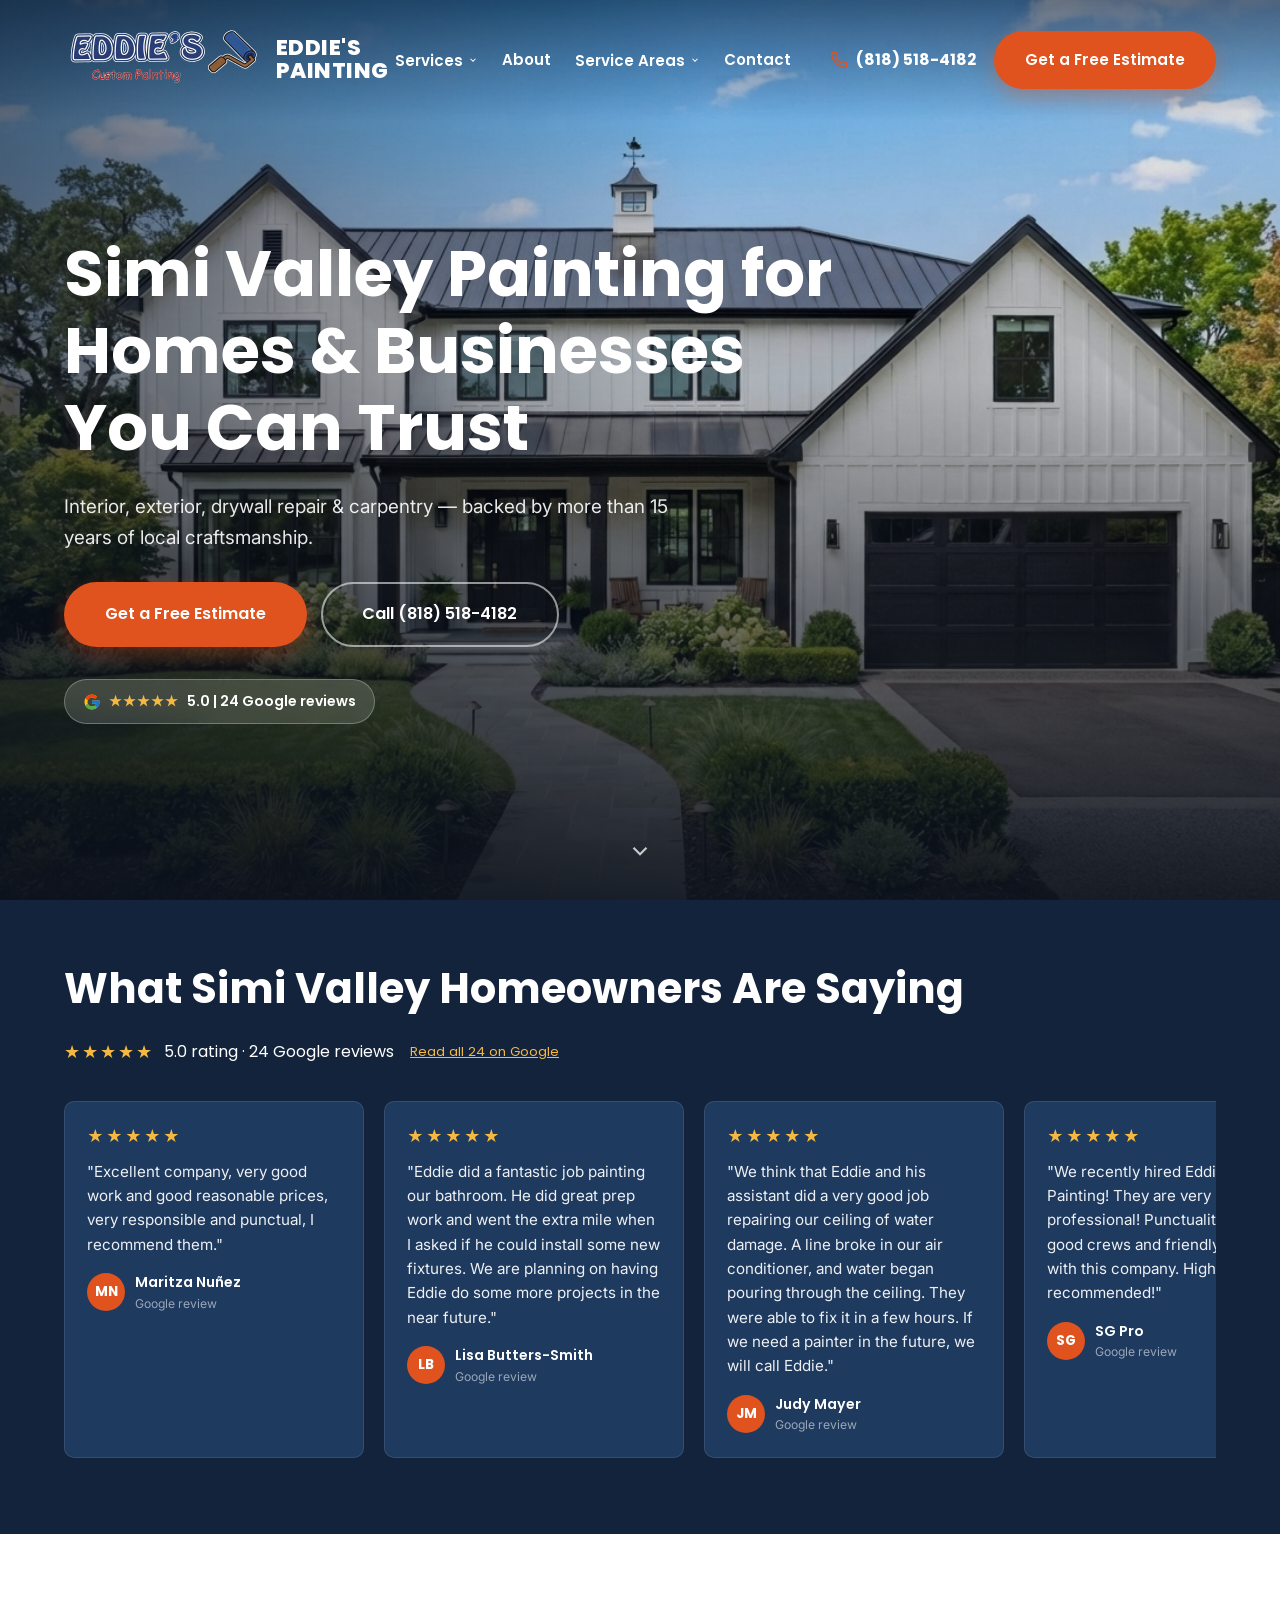
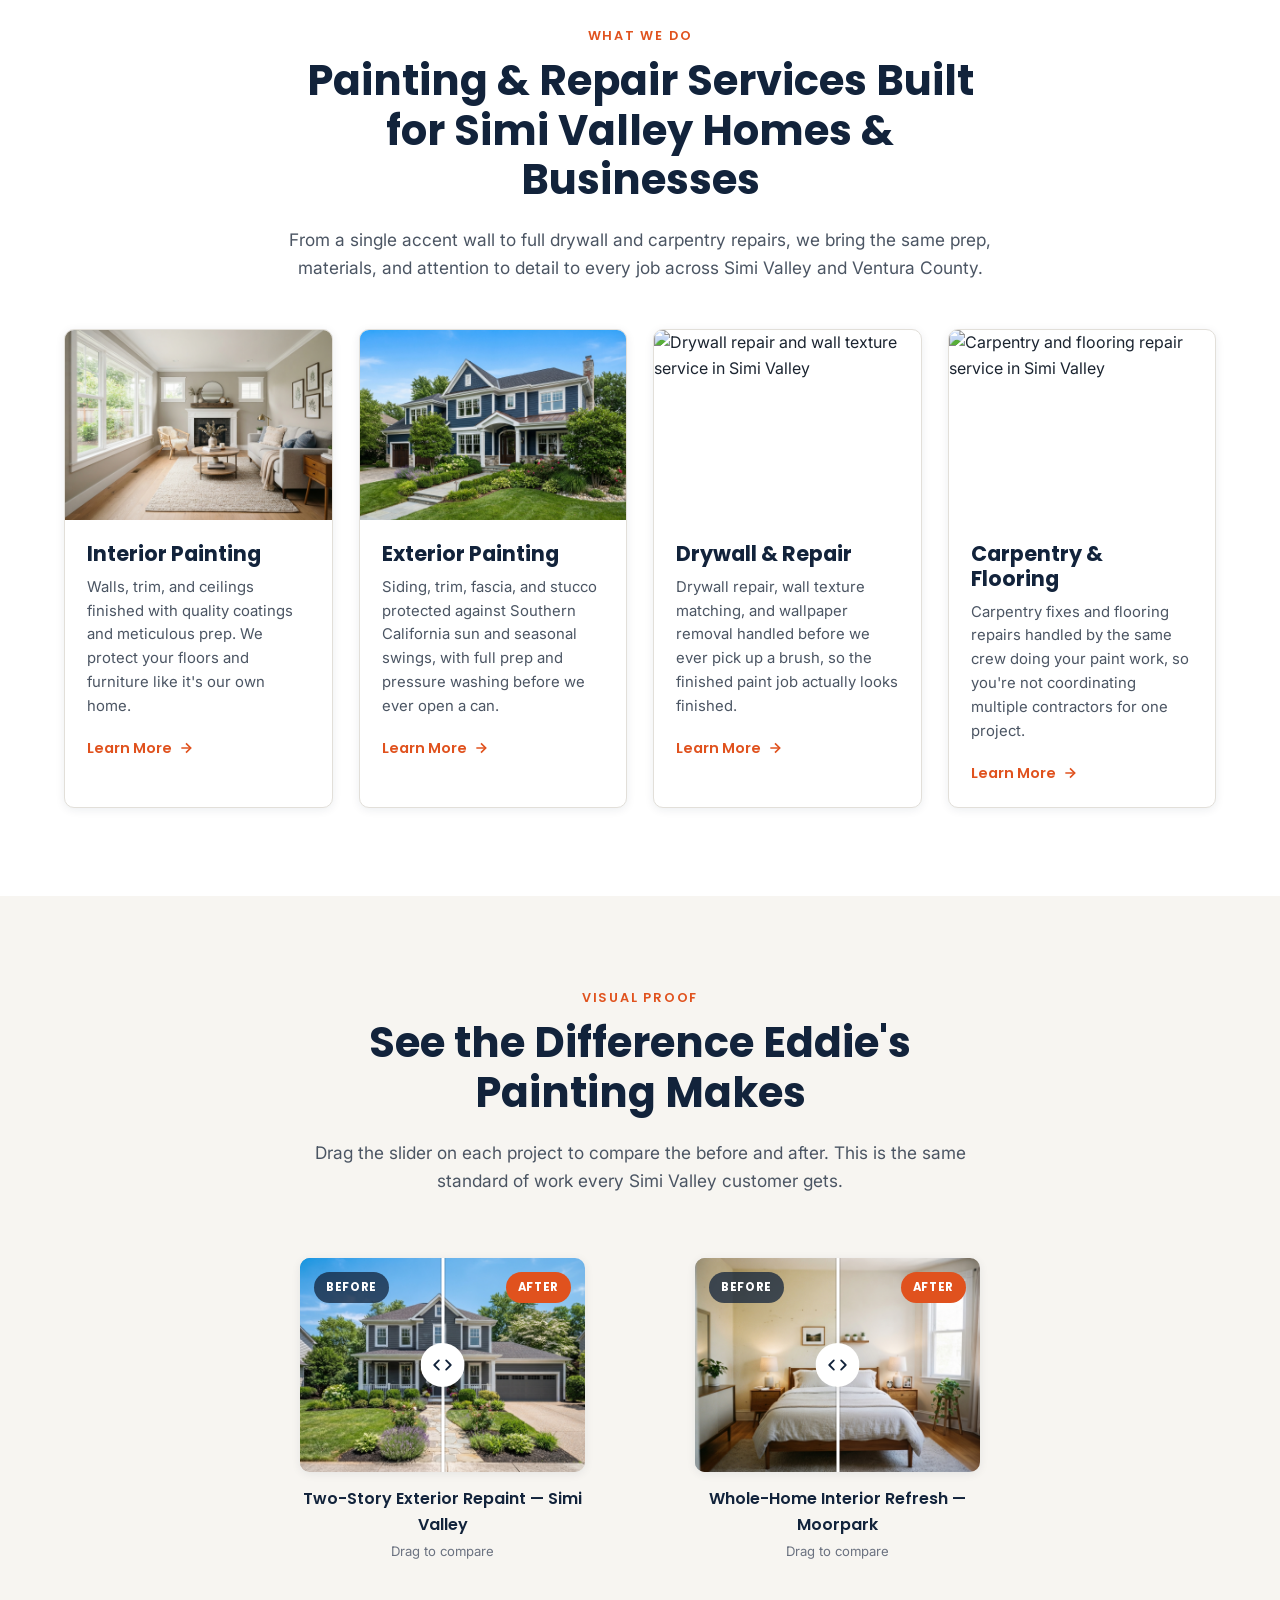
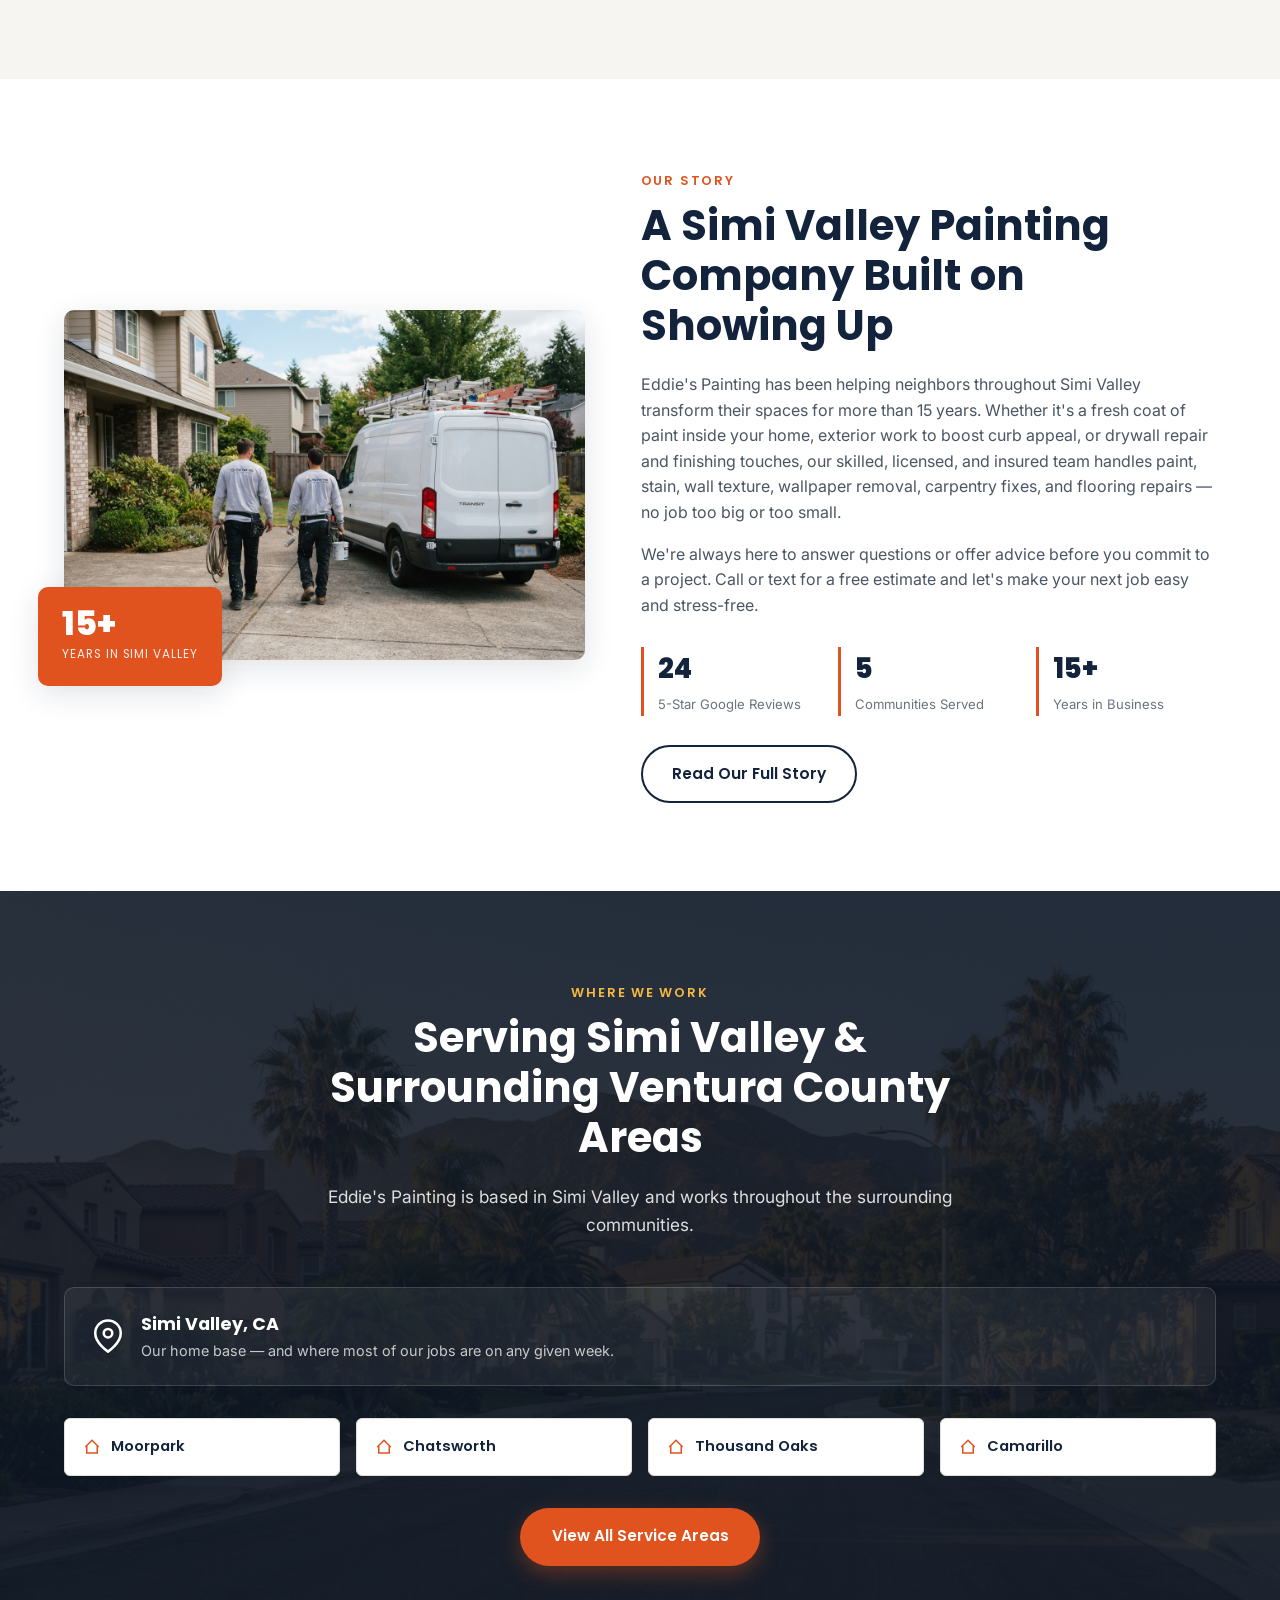
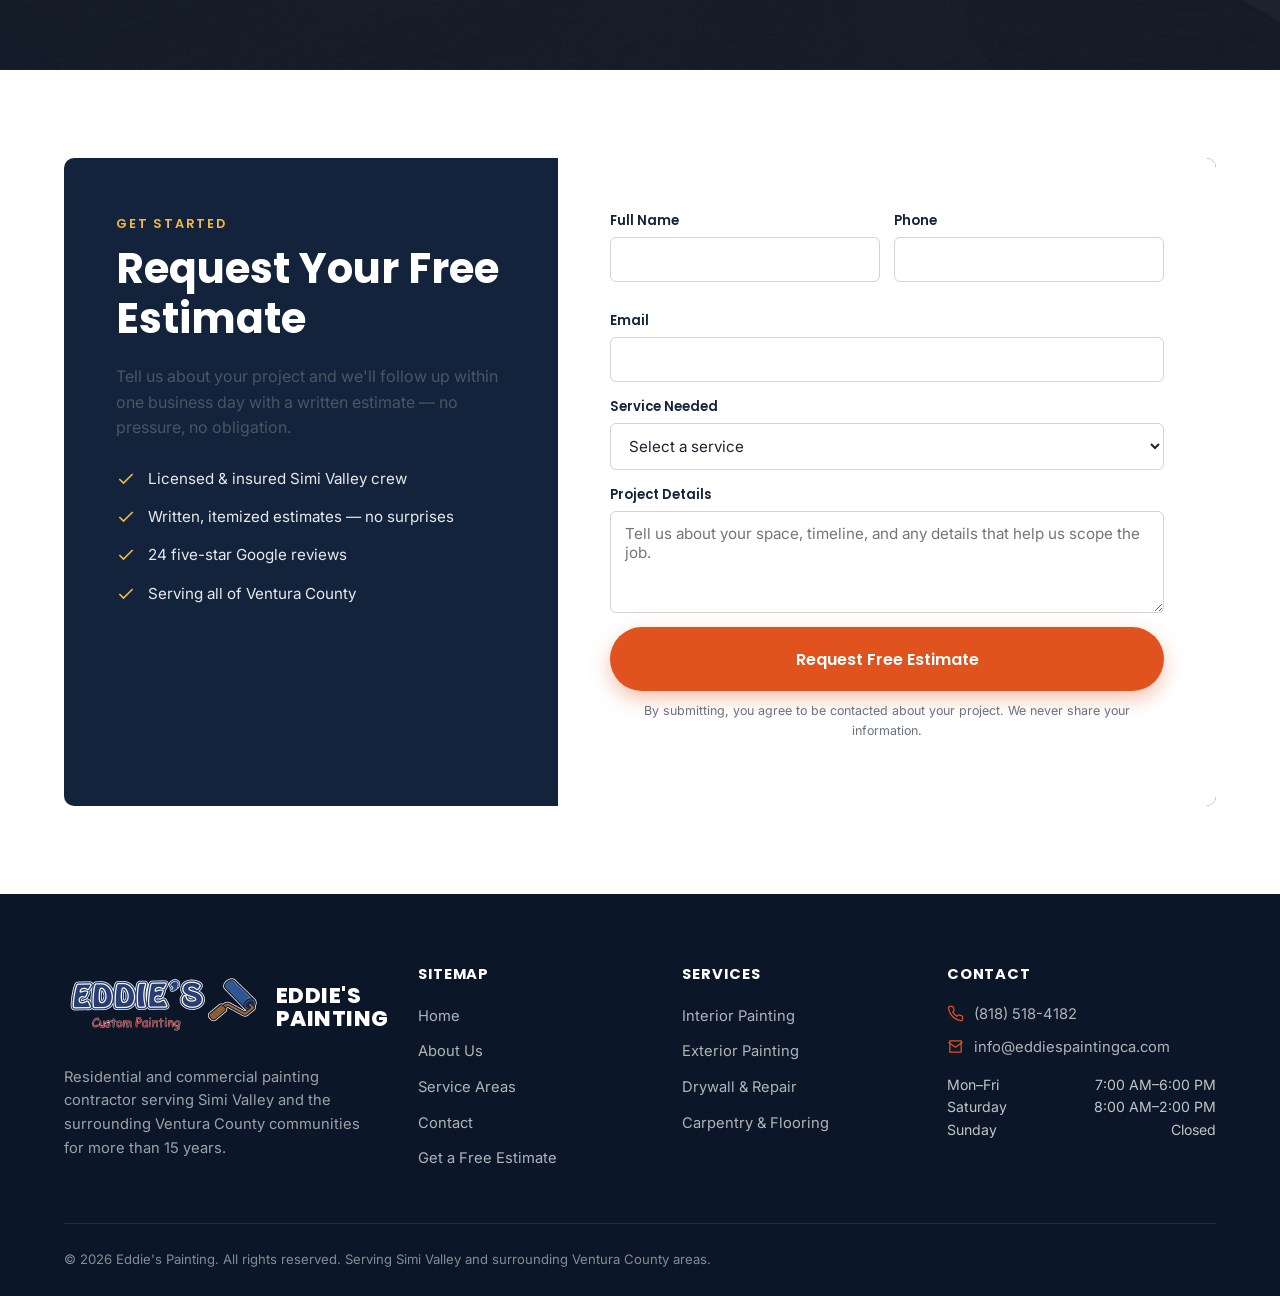
==== commit 10477f7b: "Add files via upload" ====
--- a/index.html
+++ b/index.html
@@ -3,9 +3,9 @@
 <head>
 <meta charset="UTF-8">
 <meta name="viewport" content="width=device-width, initial-scale=1.0">
-<title>Little Rock Painting Contractor | All Metro Painting</title>
-<meta name="description" content="All Metro Painting is Little Rock, AR's trusted residential and commercial painting contractor. Interior, exterior, cabinet refinishing & commercial painting across Pulaski County. Free estimates.">
-<link rel="canonical" href="https://www.allmetropaintingar.com/">
+<title>Simi Valley Painting Contractor | Eddie's Painting</title>
+<meta name="description" content="Eddie's Painting is Simi Valley, CA's trusted residential and commercial painting contractor. Interior, exterior, drywall repair & carpentry/flooring across Ventura County. Free estimates.">
+<link rel="canonical" href="https://www.eddiespaintingca.com/">
 <link rel="preconnect" href="https://fonts.googleapis.com">
 <link href="https://fonts.googleapis.com/css2?family=Inter:wght@400;500;600;700&family=Poppins:wght@600;700;800&display=swap" rel="stylesheet">
 <link rel="stylesheet" href="css/style.css">
@@ -13,38 +13,34 @@
 {
   "@context": "https://schema.org",
   "@type": "PaintingContractor",
-  "name": "All Metro Painting",
-  "image": "https://www.allmetropaintingar.com/images/hero-exterior-painting.jpg",
-  "logo": "https://www.allmetropaintingar.com/images/hero-exterior-painting.jpg",
-  "description": "Residential and commercial painting contractor serving Little Rock, AR and surrounding Pulaski County communities. Interior painting, exterior painting, cabinet refinishing, and commercial painting.",
-  "telephone": "+1-501-555-0198",
-  "email": "info@allmetropaintingar.com",
+  "name": "Eddie's Painting",
+  "image": "https://www.eddiespaintingca.com/images/hero-exterior-painting.jpg",
+  "logo": "https://www.eddiespaintingca.com/images/eddies-logo.png",
+  "description": "Residential and commercial painting contractor serving Simi Valley, CA and surrounding Ventura County communities. Interior painting, exterior painting, drywall repair, and carpentry & flooring repair.",
+  "telephone": "+1-818-518-4182",
+  "email": "info@eddiespaintingca.com",
   "priceRange": "$$",
   "address": {
     "@type": "PostalAddress",
-    "streetAddress": "4417 Asher Avenue",
-    "addressLocality": "Little Rock",
-    "addressRegion": "AR",
-    "postalCode": "72204",
+    "streetAddress": "5852 E Marlies Ave",
+    "addressLocality": "Simi Valley",
+    "addressRegion": "CA",
+    "postalCode": "93063",
     "addressCountry": "US"
   },
   "geo": {
     "@type": "GeoCoordinates",
-    "latitude": 34.7465,
-    "longitude": -92.2896
+    "latitude": 34.2694,
+    "longitude": -118.7815
   },
-  "url": "https://www.allmetropaintingar.com/",
+  "url": "https://www.eddiespaintingca.com/",
   "areaServed": [
-    { "@type": "City", "name": "Little Rock, AR" },
-    { "@type": "City", "name": "North Little Rock, AR" },
-    { "@type": "City", "name": "Sherwood, AR" },
-    { "@type": "City", "name": "Maumelle, AR" },
-    { "@type": "City", "name": "Jacksonville, AR" },
-    { "@type": "City", "name": "Cabot, AR" },
-    { "@type": "City", "name": "Bryant, AR" },
-    { "@type": "City", "name": "Benton, AR" },
-    { "@type": "City", "name": "Conway, AR" },
-    { "@type": "AdministrativeArea", "name": "Pulaski County, AR" }
+    { "@type": "City", "name": "Simi Valley, CA" },
+    { "@type": "City", "name": "Moorpark, CA" },
+    { "@type": "City", "name": "Chatsworth, CA" },
+    { "@type": "City", "name": "Thousand Oaks, CA" },
+    { "@type": "City", "name": "Camarillo, CA" },
+    { "@type": "AdministrativeArea", "name": "Ventura County, CA" }
   ],
   "openingHoursSpecification": [
     {
@@ -60,15 +56,37 @@
       "closes": "14:00"
     }
   ],
-  "sameAs": [
-    "https://www.facebook.com/allmetropaintingar",
-    "https://www.instagram.com/allmetropaintingar"
-  ],
   "aggregateRating": {
     "@type": "AggregateRating",
     "ratingValue": "5.0",
-    "reviewCount": "18"
-  }
+    "reviewCount": "24"
+  },
+  "review": [
+    {
+      "@type": "Review",
+      "author": { "@type": "Person", "name": "Maritza Nu\u00f1ez" },
+      "reviewRating": { "@type": "Rating", "ratingValue": "5" },
+      "reviewBody": "Excellent company, very good work and good reasonable prices, very responsible and punctual, I recommend them."
+    },
+    {
+      "@type": "Review",
+      "author": { "@type": "Person", "name": "Lisa Butters-Smith" },
+      "reviewRating": { "@type": "Rating", "ratingValue": "5" },
+      "reviewBody": "Eddie did a fantastic job painting our bathroom. He did great prep work and went the extra mile when I asked if he could install some new fixtures. We are planning on having Eddie do some more projects in the near future."
+    },
+    {
+      "@type": "Review",
+      "author": { "@type": "Person", "name": "Judy Mayer" },
+      "reviewRating": { "@type": "Rating", "ratingValue": "5" },
+      "reviewBody": "We think that Eddie and his assistant did a very good job repairing our ceiling of water damage. A line broke in our air conditioner, and water began pouring through the ceiling. He said it would take all day to fix it, but they were able to do it in a few hours. If we need a painter in the future, we will call Eddie."
+    },
+    {
+      "@type": "Review",
+      "author": { "@type": "Person", "name": "SG Pro" },
+      "reviewRating": { "@type": "Rating", "ratingValue": "5" },
+      "reviewBody": "We recently hired EDDIE'S painting! They are very professional! Punctuality, fair price, good crews and friendly. Easygoing with this company. Highly recommended!"
+    }
+  ]
 }
 </script>
 </head>
@@ -77,17 +95,9 @@
 <!-- ===================== HEADER / NAV ===================== -->
 <header class="site-header">
   <div class="container nav-inner">
-    <a href="index.html" class="brand" aria-label="All Metro Painting home">
-      <svg class="brand-icon" viewBox="0 0 100 100" xmlns="http://www.w3.org/2000/svg" aria-hidden="true">
-        <g transform="rotate(45 50 50)">
-          <rect class="brush-body" x="44" y="4" width="12" height="30"/>
-          <rect class="brush-body" x="35" y="34" width="30" height="15"/>
-          <path class="brush-body" d="M31 49 L69 49 L64 76 L36 76 Z"/>
-        </g>
-        <path class="drip" d="M40 82 Q45 90 40 96 Q35 90 40 82 Z"/>
-        <path class="drip" d="M58 85 Q62 91 58 96 Q54 91 58 85 Z"/>
-      </svg>
-      <span class="brand-word">ALL METRO PAINTING</span>
+    <a href="index.html" class="brand" aria-label="Eddie's Painting home">
+      <img class="brand-icon brand-logo-img" src="images/eddies-logo.png" alt="Eddie's Painting logo">
+      <span class="brand-word">EDDIE'S PAINTING</span>
     </a>
 
     <nav aria-label="Primary">
@@ -99,19 +109,19 @@
           <div class="dropdown mega">
             <a class="drop-link" href="services/interior-painting.html">
               <svg class="di" viewBox="0 0 24 24" fill="none" stroke="currentColor" stroke-width="1.8"><path d="M3 21h18M6 21V9l6-5 6 5v12M9 21v-6h6v6"/></svg>
-              <span><strong>Interior Painting</strong><small>Walls, trim, ceilings & cabinetry</small></span>
+              <span><strong>Interior Painting</strong><small>Walls, trim &amp; ceilings</small></span>
             </a>
             <a class="drop-link" href="services/exterior-painting.html">
               <svg class="di" viewBox="0 0 24 24" fill="none" stroke="currentColor" stroke-width="1.8"><path d="M3 12l9-9 9 9M5 10v10h14V10"/></svg>
-              <span><strong>Exterior Painting</strong><small>Siding, trim, stucco & fascia</small></span>
+              <span><strong>Exterior Painting</strong><small>Siding, trim &amp; stucco</small></span>
             </a>
-            <a class="drop-link" href="services/cabinet-refinishing.html">
-              <svg class="di" viewBox="0 0 24 24" fill="none" stroke="currentColor" stroke-width="1.8"><rect x="4" y="3" width="16" height="18" rx="1"/><path d="M12 3v18M8 8h.01M16 14h.01"/></svg>
-              <span><strong>Cabinet Refinishing</strong><small>Factory-smooth spray finishes</small></span>
+            <a class="drop-link" href="services/drywall-repair.html">
+              <svg class="di" viewBox="0 0 24 24" fill="none" stroke="currentColor" stroke-width="1.8"><rect x="4" y="3" width="16" height="18" rx="1"/><path d="M12 8v8M8 12h8"/></svg>
+              <span><strong>Drywall &amp; Repair</strong><small>Texture &amp; wallpaper removal</small></span>
             </a>
-            <a class="drop-link" href="services/commercial-painting.html">
+            <a class="drop-link" href="services/carpentry-flooring.html">
               <svg class="di" viewBox="0 0 24 24" fill="none" stroke="currentColor" stroke-width="1.8"><path d="M3 21h18M5 21V7l7-4 7 4v14M9 21v-5h6v5M9 10h.01M15 10h.01M9 14h.01M15 14h.01"/></svg>
-              <span><strong>Commercial Painting</strong><small>Retail, office & multifamily</small></span>
+              <span><strong>Carpentry &amp; Flooring</strong><small>Fixes &amp; floor repair</small></span>
             </a>
           </div>
         </li>
@@ -121,15 +131,11 @@
             <svg class="caret" viewBox="0 0 24 24" fill="none" stroke="currentColor" stroke-width="2.5"><polyline points="6 9 12 15 18 9"/></svg>
           </button>
           <div class="dropdown areas-drop">
-            <a class="drop-link" href="service-areas.html"><span><strong>Little Rock</strong><small>Primary service area</small></span></a>
-            <a class="drop-link" href="service-areas.html#north-little-rock"><span><strong>North Little Rock</strong></span></a>
-            <a class="drop-link" href="service-areas.html#sherwood"><span><strong>Sherwood</strong></span></a>
-            <a class="drop-link" href="service-areas.html#maumelle"><span><strong>Maumelle</strong></span></a>
-            <a class="drop-link" href="service-areas.html#jacksonville"><span><strong>Jacksonville</strong></span></a>
-            <a class="drop-link" href="service-areas.html#cabot"><span><strong>Cabot</strong></span></a>
-            <a class="drop-link" href="service-areas.html#bryant"><span><strong>Bryant</strong></span></a>
-            <a class="drop-link" href="service-areas.html#benton"><span><strong>Benton</strong></span></a>
-            <a class="drop-link" href="service-areas.html#conway"><span><strong>Conway</strong></span></a>
+            <a class="drop-link" href="service-areas.html"><span><strong>Simi Valley</strong><small>Primary service area</small></span></a>
+            <a class="drop-link" href="service-areas.html#moorpark"><span><strong>Moorpark</strong></span></a>
+            <a class="drop-link" href="service-areas.html#chatsworth"><span><strong>Chatsworth</strong></span></a>
+            <a class="drop-link" href="service-areas.html#thousand-oaks"><span><strong>Thousand Oaks</strong></span></a>
+            <a class="drop-link" href="service-areas.html#camarillo"><span><strong>Camarillo</strong></span></a>
           </div>
         </li>
         <li><a href="contact.html">Contact</a></li>
@@ -137,9 +143,9 @@
     </nav>
 
     <div class="nav-right">
-      <a href="tel:+15015550198" class="nav-phone">
+      <a href="tel:+18185184182" class="nav-phone">
         <svg viewBox="0 0 24 24" fill="none" stroke="currentColor" stroke-width="2"><path d="M22 16.92v3a2 2 0 0 1-2.18 2 19.8 19.8 0 0 1-8.63-3.07 19.5 19.5 0 0 1-6-6 19.8 19.8 0 0 1-3.07-8.67A2 2 0 0 1 4.11 2h3a2 2 0 0 1 2 1.72c.127.96.362 1.903.7 2.81a2 2 0 0 1-.45 2.11L8.09 9.91a16 16 0 0 0 6 6l1.27-1.27a2 2 0 0 1 2.11-.45c.907.338 1.85.573 2.81.7A2 2 0 0 1 22 16.92z"/></svg>
-        <span class="nav-phone-text">(501) 555-0198</span>
+        <span class="nav-phone-text">(818) 518-4182</span>
       </a>
       <a href="#" class="btn btn-accent" data-open-quote="">Get a Free Estimate</a>
       <button class="nav-toggle" aria-label="Open menu">
@@ -153,7 +159,7 @@
 <div class="drawer-backdrop"></div>
 <div class="mobile-drawer">
   <div class="mobile-drawer-head">
-    <span class="brand-word" style="color:var(--navy)">ALL METRO</span>
+    <span class="brand-word" style="color:var(--navy)">EDDIE'S</span>
     <button class="modal-close drawer-close" aria-label="Close menu">
       <svg viewBox="0 0 24 24" fill="none" stroke="currentColor" stroke-width="2"><line x1="18" y1="6" x2="6" y2="18"/><line x1="6" y1="6" x2="18" y2="18"/></svg>
     </button>
@@ -166,8 +172,8 @@
       <div class="mobile-sub">
         <a href="services/interior-painting.html">Interior Painting</a>
         <a href="services/exterior-painting.html">Exterior Painting</a>
-        <a href="services/cabinet-refinishing.html">Cabinet Refinishing</a>
-        <a href="services/commercial-painting.html">Commercial Painting</a>
+        <a href="services/drywall-repair.html">Drywall &amp; Repair</a>
+        <a href="services/carpentry-flooring.html">Carpentry &amp; Flooring</a>
       </div>
     </li>
     <li><a href="about.html">About</a></li>
@@ -176,19 +182,15 @@
         <svg width="18" height="18" viewBox="0 0 24 24" fill="none" stroke="currentColor" stroke-width="2.5"><polyline points="6 9 12 15 18 9"/></svg>
       </button>
       <div class="mobile-sub">
-        <a href="service-areas.html">Little Rock</a>
-        <a href="service-areas.html#north-little-rock">North Little Rock</a>
-        <a href="service-areas.html#sherwood">Sherwood</a>
-        <a href="service-areas.html#maumelle">Maumelle</a>
-        <a href="service-areas.html#jacksonville">Jacksonville</a>
-        <a href="service-areas.html#cabot">Cabot</a>
-        <a href="service-areas.html#bryant">Bryant</a>
-        <a href="service-areas.html#benton">Benton</a>
-        <a href="service-areas.html#conway">Conway</a>
+        <a href="service-areas.html">Simi Valley</a>
+        <a href="service-areas.html#moorpark">Moorpark</a>
+        <a href="service-areas.html#chatsworth">Chatsworth</a>
+        <a href="service-areas.html#thousand-oaks">Thousand Oaks</a>
+        <a href="service-areas.html#camarillo">Camarillo</a>
       </div>
     </li>
     <li><a href="contact.html">Contact</a></li>
-    <li><a href="tel:+15015550198">(501) 555-0198</a></li>
+    <li><a href="tel:+18185184182">(818) 518-4182</a></li>
   </ul>
   <a href="#" class="btn btn-accent btn-block" data-open-quote="">Get a Free Estimate</a>
 </div>
@@ -196,14 +198,14 @@
 <!-- ===================== HERO ===================== -->
 <section class="hero" style="background-image:url('images/hero-exterior-painting.jpg');">
   <div class="hero-content">
-    <h1>Little Rock Painting for Homes &amp; Businesses You Can Trust</h1>
-    <p class="hero-sub">Interior, exterior, cabinet &amp; commercial painting &mdash; backed by 20+ years of local craftsmanship.</p>
+    <h1>Simi Valley Painting for Homes &amp; Businesses You Can Trust</h1>
+    <p class="hero-sub">Interior, exterior, drywall repair &amp; carpentry &mdash; backed by more than 15 years of local craftsmanship.</p>
     <div class="hero-ctas">
       <a href="#" class="btn btn-accent btn-lg" data-open-quote="">Get a Free Estimate</a>
-      <a href="tel:+15015550198" class="btn btn-outline btn-lg">Call (501) 555-0198</a>
+      <a href="tel:+18185184182" class="btn btn-outline btn-lg">Call (818) 518-4182</a>
     </div>
     <div class="hero-badges">
-      <span class="badge-pill"><svg class="google-g" viewBox="0 0 48 48" width="18" height="18" aria-hidden="true"><path fill="#FFC107" d="M43.611,20.083H42V20H24v8h11.303c-1.649,4.657-6.08,8-11.303,8c-6.627,0-12-5.373-12-12s5.373-12,12-12c3.059,0,5.842,1.154,7.961,3.039l5.657-5.657C34.046,6.053,29.268,4,24,4C12.955,4,4,12.955,4,24s8.955,20,20,20s20-8.955,20-20C44,22.659,43.862,21.35,43.611,20.083z"/><path fill="#FF3D00" d="M6.306,14.691l6.571,4.819C14.655,15.108,18.961,12,24,12c3.059,0,5.842,1.154,7.961,3.039l5.657-5.657C34.046,6.053,29.268,4,24,4C16.318,4,9.656,8.337,6.306,14.691z"/><path fill="#4CAF50" d="M24,44c5.166,0,9.86-1.977,13.409-5.192l-6.19-5.238C29.211,35.091,26.715,36,24,36c-5.202,0-9.619-3.317-11.283-7.946l-6.522,5.025C9.505,39.556,16.227,44,24,44z"/><path fill="#1976D2" d="M43.611,20.083H42V20H24v8h11.303c-0.792,2.237-2.231,4.166-4.087,5.571c0.001-0.001,0.002-0.001,0.003-0.002l6.19,5.238C36.971,39.205,44,34,44,24C44,22.659,43.862,21.35,43.611,20.083z"/></svg><span class="stars">★★★★★</span> 5.0 | 18 Google reviews</span>
+      <span class="badge-pill"><svg class="google-g" viewBox="0 0 48 48" width="18" height="18" aria-hidden="true"><path fill="#FFC107" d="M43.611,20.083H42V20H24v8h11.303c-1.649,4.657-6.08,8-11.303,8c-6.627,0-12-5.373-12-12s5.373-12,12-12c3.059,0,5.842,1.154,7.961,3.039l5.657-5.657C34.046,6.053,29.268,4,24,4C12.955,4,4,12.955,4,24s8.955,20,20,20s20-8.955,20-20C44,22.659,43.862,21.35,43.611,20.083z"/><path fill="#FF3D00" d="M6.306,14.691l6.571,4.819C14.655,15.108,18.961,12,24,12c3.059,0,5.842,1.154,7.961,3.039l5.657-5.657C34.046,6.053,29.268,4,24,4C16.318,4,9.656,8.337,6.306,14.691z"/><path fill="#4CAF50" d="M24,44c5.166,0,9.86-1.977,13.409-5.192l-6.19-5.238C29.211,35.091,26.715,36,24,36c-5.202,0-9.619-3.317-11.283-7.946l-6.522,5.025C9.505,39.556,16.227,44,24,44z"/><path fill="#1976D2" d="M43.611,20.083H42V20H24v8h11.303c-0.792,2.237-2.231,4.166-4.087,5.571c0.001-0.001,0.002-0.001,0.003-0.002l6.19,5.238C36.971,39.205,44,34,44,24C44,22.659,43.862,21.35,43.611,20.083z"/></svg><span class="stars">★★★★★</span> 5.0 | 24 Google reviews</span>
     </div>
   </div>
   <div class="hero-scroll">
@@ -215,77 +217,34 @@
 <section class="reviews-strip">
   <div class="container">
     <div class="reviews-head">
-      <h2>What Little Rock Homeowners Are Saying</h2>
+      <h2>What Simi Valley Homeowners Are Saying</h2>
       <div class="reviews-agg">
         <span class="stars">★★★★★</span>
-        <span>5.0 rating &middot; 18 Google reviews</span>
-      </div>
-    </div>
-    <div class="reviews-track">
+        <span>5.0 rating &middot; 24 Google reviews</span>
+        <a href="https://www.google.com/search?q=eddie%27s+painting+simi+valley+ca" target="_blank" rel="noopener" style="color:var(--gold); font-size:.82rem; text-decoration:underline; margin-left:6px;">Read all 24 on Google</a>
+      </div>
+    </div>
+    <div class="reviews-track reviews-track-static">
       <div class="review-card">
         <span class="stars">★★★★★</span>
-        <p>"The exterior of our Hillcrest home looks brand new &mdash; clean lines, no drips, and they finished in three days."</p>
-        <div class="review-meta"><div class="review-avatar">SM</div><div><div class="review-name">Sarah M.</div><div class="review-date">Google review &middot; June 2026</div></div></div>
+        <p>"Excellent company, very good work and good reasonable prices, very responsible and punctual, I recommend them."</p>
+        <div class="review-meta"><div class="review-avatar">MN</div><div><div class="review-name">Maritza Nuñez</div><div class="review-date">Google review</div></div></div>
       </div>
       <div class="review-card">
         <span class="stars">★★★★★</span>
-        <p>"Cabinet refinishing turned our dated kitchen into something we're actually proud to show off."</p>
-        <div class="review-meta"><div class="review-avatar">DR</div><div><div class="review-name">David R.</div><div class="review-date">Google review &middot; May 2026</div></div></div>
+        <p>"Eddie did a fantastic job painting our bathroom. He did great prep work and went the extra mile when I asked if he could install some new fixtures. We are planning on having Eddie do some more projects in the near future."</p>
+        <div class="review-meta"><div class="review-avatar">LB</div><div><div class="review-name">Lisa Butters-Smith</div><div class="review-date">Google review</div></div></div>
       </div>
       <div class="review-card">
         <span class="stars">★★★★★</span>
-        <p>"Professional crew, showed up on time every single day, and left the property spotless."</p>
-        <div class="review-meta"><div class="review-avatar">JT</div><div><div class="review-name">Jennifer T.</div><div class="review-date">Google review &middot; July 2026</div></div></div>
+        <p>"We think that Eddie and his assistant did a very good job repairing our ceiling of water damage. A line broke in our air conditioner, and water began pouring through the ceiling. They were able to fix it in a few hours. If we need a painter in the future, we will call Eddie."</p>
+        <div class="review-meta"><div class="review-avatar">JM</div><div><div class="review-name">Judy Mayer</div><div class="review-date">Google review</div></div></div>
       </div>
       <div class="review-card">
         <span class="stars">★★★★★</span>
-        <p>"We manage three commercial properties in North Little Rock and All Metro is the only painter we call now."</p>
-        <div class="review-meta"><div class="review-avatar">MB</div><div><div class="review-name">Michael B.</div><div class="review-date">Google review &middot; April 2026</div></div></div>
-      </div>
-      <div class="review-card">
-        <span class="stars">★★★★★</span>
-        <p>"Interior paint job was flawless &mdash; they moved our furniture, protected the floors, no mess at all."</p>
-        <div class="review-meta"><div class="review-avatar">AK</div><div><div class="review-name">Ashley K.</div><div class="review-date">Google review &middot; June 2026</div></div></div>
-      </div>
-      <div class="review-card">
-        <span class="stars">★★★★★</span>
-        <p>"Fair pricing and the crew actually answered their phones, which says a lot in this business."</p>
-        <div class="review-meta"><div class="review-avatar">RC</div><div><div class="review-name">Robert C.</div><div class="review-date">Google review &middot; March 2026</div></div></div>
-      </div>
-      <div class="review-card">
-        <span class="stars">★★★★★</span>
-        <p>"Our two-story exterior in Chenal Valley needed serious prep work and they didn't cut a single corner."</p>
-        <div class="review-meta"><div class="review-avatar">LP</div><div><div class="review-name">Lauren P.</div><div class="review-date">Google review &middot; May 2026</div></div></div>
-      </div>
-      <div class="review-card">
-        <span class="stars">★★★★★</span>
-        <p>"Fast turnaround on our office building in Maumelle without disrupting our staff for even a day."</p>
-        <div class="review-meta"><div class="review-avatar">TH</div><div><div class="review-name">Tyler H.</div><div class="review-date">Google review &middot; February 2026</div></div></div>
-      </div>
-      <div class="review-card">
-        <span class="stars">★★★★★</span>
-        <p>"They matched our trim color perfectly after we lost the original paint code from the builder."</p>
-        <div class="review-meta"><div class="review-avatar">NW</div><div><div class="review-name">Nicole W.</div><div class="review-date">Google review &middot; July 2026</div></div></div>
-      </div>
-      <div class="review-card">
-        <span class="stars">★★★★★</span>
-        <p>"Honest quote, no upsells, and the finished walls look like a magazine spread."</p>
-        <div class="review-meta"><div class="review-avatar">BS</div><div><div class="review-name">Brandon S.</div><div class="review-date">Google review &middot; January 2026</div></div></div>
-      </div>
-      <div class="review-card">
-        <span class="stars">★★★★★</span>
-        <p>"Cabinet refinish saved us thousands over replacing &mdash; looks like a brand new kitchen."</p>
-        <div class="review-meta"><div class="review-avatar">CF</div><div><div class="review-name">Courtney F.</div><div class="review-date">Google review &middot; June 2026</div></div></div>
-      </div>
-      <div class="review-card">
-        <span class="stars">★★★★★</span>
-        <p>"We've used All Metro for our rental properties in Sherwood for years &mdash; always reliable, always clean work."</p>
-        <div class="review-meta"><div class="review-avatar">JD</div><div><div class="review-name">James D.</div><div class="review-date">Google review &middot; April 2026</div></div></div>
-      </div>
-    </div>
-    <div class="review-controls">
-      <button data-review-prev aria-label="Previous reviews"><svg width="18" height="18" viewBox="0 0 24 24" fill="none" stroke="currentColor" stroke-width="2"><polyline points="15 18 9 12 15 6"/></svg></button>
-      <button data-review-next aria-label="Next reviews"><svg width="18" height="18" viewBox="0 0 24 24" fill="none" stroke="currentColor" stroke-width="2"><polyline points="9 18 15 12 9 6"/></svg></button>
+        <p>"We recently hired Eddie's Painting! They are very professional! Punctuality, fair price, good crews and friendly. Easygoing with this company. Highly recommended!"</p>
+        <div class="review-meta"><div class="review-avatar">SG</div><div><div class="review-name">SG Pro</div><div class="review-date">Google review</div></div></div>
+      </div>
     </div>
   </div>
 </section>
@@ -295,40 +254,40 @@
   <div class="container">
     <div class="section-head center">
       <span class="eyebrow">What We Do</span>
-      <h2>Painting Services Built for Arkansas Homes &amp; Businesses</h2>
-      <p>From a single accent wall to a full commercial repaint, our crews bring the same prep, materials, and attention to detail to every job across Little Rock and Pulaski County.</p>
+      <h2>Painting &amp; Repair Services Built for Simi Valley Homes &amp; Businesses</h2>
+      <p>From a single accent wall to full drywall and carpentry repairs, we bring the same prep, materials, and attention to detail to every job across Simi Valley and Ventura County.</p>
     </div>
     <div class="services-grid">
       <div class="service-card">
-        <div class="thumb"><img src="images/service-interior-painting.jpg" alt="Interior house painting service in Little Rock living room" loading="lazy"></div>
+        <div class="thumb"><img src="images/service-interior-painting.jpg" alt="Interior house painting service in a Simi Valley living room" loading="lazy"></div>
         <div class="body">
           <h3>Interior Painting</h3>
-          <p>Walls, trim, ceilings, and cabinetry finished with low-VOC coatings and meticulous prep. We protect your floors and furniture like it's our own home.</p>
+          <p>Walls, trim, and ceilings finished with quality coatings and meticulous prep. We protect your floors and furniture like it's our own home.</p>
           <a class="card-link" href="services/interior-painting.html">Learn More <svg viewBox="0 0 24 24" fill="none" stroke="currentColor" stroke-width="2.5"><line x1="5" y1="12" x2="19" y2="12"/><polyline points="12 5 19 12 12 19"/></svg></a>
         </div>
       </div>
       <div class="service-card">
-        <div class="thumb"><img src="images/service-exterior-painting.jpg" alt="Exterior house painting service on a Little Rock home" loading="lazy"></div>
+        <div class="thumb"><img src="images/service-exterior-painting.jpg" alt="Exterior house painting service on a Simi Valley home" loading="lazy"></div>
         <div class="body">
           <h3>Exterior Painting</h3>
-          <p>Siding, trim, fascia, and stucco protected against Arkansas heat, humidity, and winter swings, with full pressure washing and prep before we ever open a can.</p>
+          <p>Siding, trim, fascia, and stucco protected against Southern California sun and seasonal swings, with full prep and pressure washing before we ever open a can.</p>
           <a class="card-link" href="services/exterior-painting.html">Learn More <svg viewBox="0 0 24 24" fill="none" stroke="currentColor" stroke-width="2.5"><line x1="5" y1="12" x2="19" y2="12"/><polyline points="12 5 19 12 12 19"/></svg></a>
         </div>
       </div>
       <div class="service-card">
-        <div class="thumb"><img src="images/service-cabinet-refinishing.jpg" alt="Cabinet refinishing service for a Little Rock kitchen" loading="lazy"></div>
+        <div class="thumb"><img src="images/service-drywall-repair.jpg" alt="Drywall repair and wall texture service in Simi Valley" loading="lazy"></div>
         <div class="body">
-          <h3>Cabinet Refinishing</h3>
-          <p>Factory-smooth cabinet finishes without the cost or mess of a full replacement, using spray-applied lacquer for a durable, showroom-grade result.</p>
-          <a class="card-link" href="services/cabinet-refinishing.html">Learn More <svg viewBox="0 0 24 24" fill="none" stroke="currentColor" stroke-width="2.5"><line x1="5" y1="12" x2="19" y2="12"/><polyline points="12 5 19 12 12 19"/></svg></a>
+          <h3>Drywall &amp; Repair</h3>
+          <p>Drywall repair, wall texture matching, and wallpaper removal handled before we ever pick up a brush, so the finished paint job actually looks finished.</p>
+          <a class="card-link" href="services/drywall-repair.html">Learn More <svg viewBox="0 0 24 24" fill="none" stroke="currentColor" stroke-width="2.5"><line x1="5" y1="12" x2="19" y2="12"/><polyline points="12 5 19 12 12 19"/></svg></a>
         </div>
       </div>
       <div class="service-card">
-        <div class="thumb"><img src="images/service-commercial-painting.jpg" alt="Commercial painting crew servicing a Little Rock business" loading="lazy"></div>
+        <div class="thumb"><img src="images/service-carpentry-flooring.jpg" alt="Carpentry and flooring repair service in Simi Valley" loading="lazy"></div>
         <div class="body">
-          <h3>Commercial Painting</h3>
-          <p>Retail, office, multifamily, and industrial painting scheduled around your operating hours by licensed, insured crews who keep projects on budget.</p>
-          <a class="card-link" href="services/commercial-painting.html">Learn More <svg viewBox="0 0 24 24" fill="none" stroke="currentColor" stroke-width="2.5"><line x1="5" y1="12" x2="19" y2="12"/><polyline points="12 5 19 12 12 19"/></svg></a>
+          <h3>Carpentry &amp; Flooring</h3>
+          <p>Carpentry fixes and flooring repairs handled by the same crew doing your paint work, so you're not coordinating multiple contractors for one project.</p>
+          <a class="card-link" href="services/carpentry-flooring.html">Learn More <svg viewBox="0 0 24 24" fill="none" stroke="currentColor" stroke-width="2.5"><line x1="5" y1="12" x2="19" y2="12"/><polyline points="12 5 19 12 12 19"/></svg></a>
         </div>
       </div>
     </div>
@@ -340,41 +299,30 @@
   <div class="container">
     <div class="section-head center">
       <span class="eyebrow">Visual Proof</span>
-      <h2>See the Difference All Metro Makes</h2>
-      <p>Drag the slider on each project to compare the before and after. This is the same standard of work every Little Rock customer gets.</p>
-    </div>
-    <div class="gallery-grid">
+      <h2>See the Difference Eddie's Painting Makes</h2>
+      <p>Drag the slider on each project to compare the before and after. This is the same standard of work every Simi Valley customer gets.</p>
+    </div>
+    <div class="gallery-grid" style="grid-template-columns:repeat(2,1fr); max-width:760px; margin:0 auto;">
       <figure>
         <div class="ba-slider">
-          <img class="ba-after" src="images/gallery-exterior-after.jpg" alt="Little Rock home exterior after professional repaint by All Metro Painting">
-          <div class="ba-before-wrap"><img src="images/gallery-exterior-before.jpg" alt="Little Rock home exterior before professional repaint"></div>
+          <img class="ba-after" src="images/gallery-exterior-after.jpg" alt="Simi Valley home exterior after professional repaint by Eddie's Painting">
+          <div class="ba-before-wrap"><img src="images/gallery-exterior-before.jpg" alt="Simi Valley home exterior before professional repaint"></div>
           <div class="ba-handle"></div>
           <span class="ba-tag before-tag">Before</span>
           <span class="ba-tag after-tag">After</span>
         </div>
-        <figcaption class="ba-caption">Two-Story Exterior Repaint &mdash; Chenal Valley</figcaption>
+        <figcaption class="ba-caption">Two-Story Exterior Repaint &mdash; Simi Valley</figcaption>
         <p class="ba-hint">Drag to compare</p>
       </figure>
       <figure>
         <div class="ba-slider">
-          <img class="ba-after" src="images/gallery-interior-after.jpg" alt="Little Rock living room interior after professional painting by All Metro Painting">
-          <div class="ba-before-wrap"><img src="images/gallery-interior-before.jpg" alt="Little Rock living room interior before professional painting"></div>
+          <img class="ba-after" src="images/gallery-interior-after.jpg" alt="Simi Valley bedroom interior after professional painting by Eddie's Painting">
+          <div class="ba-before-wrap"><img src="images/gallery-interior-before.jpg" alt="Simi Valley bedroom interior before professional painting"></div>
           <div class="ba-handle"></div>
           <span class="ba-tag before-tag">Before</span>
           <span class="ba-tag after-tag">After</span>
         </div>
-        <figcaption class="ba-caption">Whole-Home Interior Refresh &mdash; Hillcrest</figcaption>
-        <p class="ba-hint">Drag to compare</p>
-      </figure>
-      <figure>
-        <div class="ba-slider">
-          <img class="ba-after" src="images/gallery-cabinet-after.jpg" alt="Little Rock kitchen cabinets after professional refinishing by All Metro Painting">
-          <div class="ba-before-wrap"><img src="images/gallery-cabinet-before.jpg" alt="Little Rock kitchen cabinets before professional refinishing"></div>
-          <div class="ba-handle"></div>
-          <span class="ba-tag before-tag">Before</span>
-          <span class="ba-tag after-tag">After</span>
-        </div>
-        <figcaption class="ba-caption">Kitchen Cabinet Refinish &mdash; West Little Rock</figcaption>
+        <figcaption class="ba-caption">Whole-Home Interior Refresh &mdash; Moorpark</figcaption>
         <p class="ba-hint">Drag to compare</p>
       </figure>
     </div>
@@ -385,18 +333,18 @@
 <section id="about">
   <div class="container about-grid">
     <div class="about-media">
-      <img src="images/about-team.jpg" alt="All Metro Painting crew arriving at a job site in Little Rock, AR">
-      <div class="about-badge"><span class="num">20+</span><span class="lbl">Years in Little Rock</span></div>
+      <img src="images/about-team.jpg" alt="Eddie's Painting crew arriving at a job site in Simi Valley, CA">
+      <div class="about-badge"><span class="num">15+</span><span class="lbl">Years in Simi Valley</span></div>
     </div>
     <div>
       <span class="eyebrow">Our Story</span>
-      <h2>A Little Rock Painting Company Built on Showing Up</h2>
-      <p>All Metro Painting started in 2003 when Marcus Whitfield, then a one-truck operation working out of Southwest Little Rock, decided the local painting trade needed someone who actually returned phone calls and finished on schedule. Twenty-three years later, that's still the whole business model.</p>
-      <p>We've painted starter homes in Levy, mid-century ranches in Broadmoor, new construction in Chenal Valley, and office parks along Cantrell Road. Every job gets the same walkthrough, the same written estimate, and the same crew lead accountable from the first drop cloth to the final touch-up. We carry general liability and workers' comp coverage, and we stand behind every finish we apply.</p>
+      <h2>A Simi Valley Painting Company Built on Showing Up</h2>
+      <p>Eddie's Painting has been helping neighbors throughout Simi Valley transform their spaces for more than 15 years. Whether it's a fresh coat of paint inside your home, exterior work to boost curb appeal, or drywall repair and finishing touches, our skilled, licensed, and insured team handles paint, stain, wall texture, wallpaper removal, carpentry fixes, and flooring repairs &mdash; no job too big or too small.</p>
+      <p>We're always here to answer questions or offer advice before you commit to a project. Call or text for a free estimate and let's make your next job easy and stress-free.</p>
       <div class="about-stats">
-        <div><span class="num">1,400+</span><span class="lbl">Projects Completed</span></div>
-        <div><span class="num">18</span><span class="lbl">5-Star Google Reviews</span></div>
-        <div><span class="num">9</span><span class="lbl">Metro Communities Served</span></div>
+        <div><span class="num">24</span><span class="lbl">5-Star Google Reviews</span></div>
+        <div><span class="num">5</span><span class="lbl">Communities Served</span></div>
+        <div><span class="num">15+</span><span class="lbl">Years in Business</span></div>
       </div>
       <a href="about.html" class="btn btn-ghost-navy">Read Our Full Story</a>
     </div>
@@ -404,28 +352,24 @@
 </section>
 
 <!-- ===================== SERVICE AREAS ===================== -->
-<section class="section-alt" id="areas">
+<section class="section-alt" id="areas" style="background-image:linear-gradient(rgba(14,23,37,.88),rgba(14,23,37,.88)), url('images/service-areas-banner.jpg'); background-size:cover; background-position:center;">
   <div class="container">
     <div class="section-head center">
-      <span class="eyebrow">Where We Work</span>
-      <h2>Serving Little Rock &amp; Surrounding Pulaski County Areas</h2>
-      <p>All Metro Painting is based in Little Rock and works throughout the greater metro, from downtown to the surrounding counties.</p>
-    </div>
-    <div class="areas-primary">
-      <svg viewBox="0 0 24 24" fill="none" stroke="currentColor" stroke-width="1.8"><path d="M21 10c0 7-9 13-9 13s-9-6-9-13a9 9 0 0 1 18 0z"/><circle cx="12" cy="10" r="3"/></svg>
-      <div><strong>Little Rock, AR</strong><span>Our home base &mdash; and where most of our crews are on site every week.</span></div>
+      <span class="eyebrow" style="color:var(--gold)">Where We Work</span>
+      <h2 style="color:var(--white)">Serving Simi Valley &amp; Surrounding Ventura County Areas</h2>
+      <p style="color:rgba(255,255,255,.85)">Eddie's Painting is based in Simi Valley and works throughout the surrounding communities.</p>
+    </div>
+    <div class="areas-primary" style="background:rgba(255,255,255,.06); border-color:rgba(255,255,255,.15);">
+      <svg viewBox="0 0 24 24" fill="none" stroke="var(--white)" stroke-width="1.8"><path d="M21 10c0 7-9 13-9 13s-9-6-9-13a9 9 0 0 1 18 0z"/><circle cx="12" cy="10" r="3"/></svg>
+      <div><strong style="color:var(--white)">Simi Valley, CA</strong><span style="color:rgba(255,255,255,.75)">Our home base &mdash; and where most of our jobs are on any given week.</span></div>
     </div>
     <div class="areas-grid">
-      <a class="area-chip" href="service-areas.html#north-little-rock"><svg viewBox="0 0 24 24" fill="none" stroke="currentColor" stroke-width="2"><path d="M3 12l9-9 9 9M5 10v10h14V10"/></svg><span>North Little Rock</span></a>
-      <a class="area-chip" href="service-areas.html#sherwood"><svg viewBox="0 0 24 24" fill="none" stroke="currentColor" stroke-width="2"><path d="M3 12l9-9 9 9M5 10v10h14V10"/></svg><span>Sherwood</span></a>
-      <a class="area-chip" href="service-areas.html#maumelle"><svg viewBox="0 0 24 24" fill="none" stroke="currentColor" stroke-width="2"><path d="M3 12l9-9 9 9M5 10v10h14V10"/></svg><span>Maumelle</span></a>
-      <a class="area-chip" href="service-areas.html#jacksonville"><svg viewBox="0 0 24 24" fill="none" stroke="currentColor" stroke-width="2"><path d="M3 12l9-9 9 9M5 10v10h14V10"/></svg><span>Jacksonville</span></a>
-      <a class="area-chip" href="service-areas.html#cabot"><svg viewBox="0 0 24 24" fill="none" stroke="currentColor" stroke-width="2"><path d="M3 12l9-9 9 9M5 10v10h14V10"/></svg><span>Cabot</span></a>
-      <a class="area-chip" href="service-areas.html#bryant"><svg viewBox="0 0 24 24" fill="none" stroke="currentColor" stroke-width="2"><path d="M3 12l9-9 9 9M5 10v10h14V10"/></svg><span>Bryant</span></a>
-      <a class="area-chip" href="service-areas.html#benton"><svg viewBox="0 0 24 24" fill="none" stroke="currentColor" stroke-width="2"><path d="M3 12l9-9 9 9M5 10v10h14V10"/></svg><span>Benton</span></a>
-      <a class="area-chip" href="service-areas.html#conway"><svg viewBox="0 0 24 24" fill="none" stroke="currentColor" stroke-width="2"><path d="M3 12l9-9 9 9M5 10v10h14V10"/></svg><span>Conway</span></a>
-    </div>
-    <p style="text-align:center; margin-top:2rem;"><a href="service-areas.html" class="btn btn-navy">View All Service Areas</a></p>
+      <a class="area-chip" href="service-areas.html#moorpark"><svg viewBox="0 0 24 24" fill="none" stroke="currentColor" stroke-width="2"><path d="M3 12l9-9 9 9M5 10v10h14V10"/></svg><span>Moorpark</span></a>
+      <a class="area-chip" href="service-areas.html#chatsworth"><svg viewBox="0 0 24 24" fill="none" stroke="currentColor" stroke-width="2"><path d="M3 12l9-9 9 9M5 10v10h14V10"/></svg><span>Chatsworth</span></a>
+      <a class="area-chip" href="service-areas.html#thousand-oaks"><svg viewBox="0 0 24 24" fill="none" stroke="currentColor" stroke-width="2"><path d="M3 12l9-9 9 9M5 10v10h14V10"/></svg><span>Thousand Oaks</span></a>
+      <a class="area-chip" href="service-areas.html#camarillo"><svg viewBox="0 0 24 24" fill="none" stroke="currentColor" stroke-width="2"><path d="M3 12l9-9 9 9M5 10v10h14V10"/></svg><span>Camarillo</span></a>
+    </div>
+    <p style="text-align:center; margin-top:2rem;"><a href="service-areas.html" class="btn btn-accent">View All Service Areas</a></p>
   </div>
 </section>
 
@@ -438,10 +382,10 @@
         <h2>Request Your Free Estimate</h2>
         <p>Tell us about your project and we'll follow up within one business day with a written estimate &mdash; no pressure, no obligation.</p>
         <ul>
-          <li><svg viewBox="0 0 24 24" fill="none" stroke="currentColor" stroke-width="2"><polyline points="20 6 9 17 4 12"/></svg> Licensed &amp; insured Little Rock crews</li>
+          <li><svg viewBox="0 0 24 24" fill="none" stroke="currentColor" stroke-width="2"><polyline points="20 6 9 17 4 12"/></svg> Licensed &amp; insured Simi Valley crew</li>
           <li><svg viewBox="0 0 24 24" fill="none" stroke="currentColor" stroke-width="2"><polyline points="20 6 9 17 4 12"/></svg> Written, itemized estimates &mdash; no surprises</li>
-          <li><svg viewBox="0 0 24 24" fill="none" stroke="currentColor" stroke-width="2"><polyline points="20 6 9 17 4 12"/></svg> 18 five-star Google reviews</li>
-          <li><svg viewBox="0 0 24 24" fill="none" stroke="currentColor" stroke-width="2"><polyline points="20 6 9 17 4 12"/></svg> Serving all of Pulaski County</li>
+          <li><svg viewBox="0 0 24 24" fill="none" stroke="currentColor" stroke-width="2"><polyline points="20 6 9 17 4 12"/></svg> 24 five-star Google reviews</li>
+          <li><svg viewBox="0 0 24 24" fill="none" stroke="currentColor" stroke-width="2"><polyline points="20 6 9 17 4 12"/></svg> Serving all of Ventura County</li>
         </ul>
       </div>
       <div class="quote-form">
@@ -457,8 +401,8 @@
               <option value="">Select a service</option>
               <option value="interior">Interior Painting</option>
               <option value="exterior">Exterior Painting</option>
-              <option value="cabinets">Cabinet Refinishing</option>
-              <option value="commercial">Commercial Painting</option>
+              <option value="drywall">Drywall &amp; Repair</option>
+              <option value="carpentry">Carpentry &amp; Flooring</option>
             </select>
           </div>
           <div class="form-field"><label for="q-details">Project Details</label><textarea id="q-details" rows="4" placeholder="Tell us about your space, timeline, and any details that help us scope the job."></textarea></div>
@@ -481,18 +425,10 @@
     <div class="footer-grid">
       <div class="footer-brand">
         <a href="index.html" class="brand">
-          <svg class="brand-icon" viewBox="0 0 100 100" xmlns="http://www.w3.org/2000/svg" aria-hidden="true" width="52" height="52">
-            <g transform="rotate(45 50 50)">
-              <rect class="brush-body" x="44" y="4" width="12" height="30"/>
-              <rect class="brush-body" x="35" y="34" width="30" height="15"/>
-              <path class="brush-body" d="M31 49 L69 49 L64 76 L36 76 Z"/>
-            </g>
-            <path class="drip" d="M40 82 Q45 90 40 96 Q35 90 40 82 Z"/>
-            <path class="drip" d="M58 85 Q62 91 58 96 Q54 91 58 85 Z"/>
-          </svg>
-          <span class="brand-word">ALL METRO PAINTING</span>
+          <img class="brand-icon brand-logo-img" src="images/eddies-logo.png" alt="Eddie's Painting logo">
+          <span class="brand-word">EDDIE'S PAINTING</span>
         </a>
-        <p>Residential and commercial painting contractor serving Little Rock and surrounding Pulaski County communities since 2003.</p>
+        <p>Residential and commercial painting contractor serving Simi Valley and the surrounding Ventura County communities for more than 15 years.</p>
       </div>
       <div>
         <h4>Sitemap</h4>
@@ -509,15 +445,15 @@
         <ul>
           <li><a href="services/interior-painting.html">Interior Painting</a></li>
           <li><a href="services/exterior-painting.html">Exterior Painting</a></li>
-          <li><a href="services/cabinet-refinishing.html">Cabinet Refinishing</a></li>
-          <li><a href="services/commercial-painting.html">Commercial Painting</a></li>
+          <li><a href="services/drywall-repair.html">Drywall &amp; Repair</a></li>
+          <li><a href="services/carpentry-flooring.html">Carpentry &amp; Flooring</a></li>
         </ul>
       </div>
       <div>
         <h4>Contact</h4>
         <ul class="footer-contact">
-          <li><svg viewBox="0 0 24 24" fill="none" stroke="currentColor" stroke-width="1.8"><path d="M22 16.92v3a2 2 0 0 1-2.18 2 19.8 19.8 0 0 1-8.63-3.07 19.5 19.5 0 0 1-6-6 19.8 19.8 0 0 1-3.07-8.67A2 2 0 0 1 4.11 2h3a2 2 0 0 1 2 1.72c.127.96.362 1.903.7 2.81a2 2 0 0 1-.45 2.11L8.09 9.91a16 16 0 0 0 6 6l1.27-1.27a2 2 0 0 1 2.11-.45c.907.338 1.85.573 2.81.7A2 2 0 0 1 22 16.92z"/></svg> <a href="tel:+15015550198">(501) 555-0198</a></li>
-          <li><svg viewBox="0 0 24 24" fill="none" stroke="currentColor" stroke-width="1.8"><path d="M4 4h16v16H4z"/><path d="M22 6l-10 7L2 6"/></svg> <a href="mailto:info@allmetropaintingar.com">info@allmetropaintingar.com</a></li>
+          <li><svg viewBox="0 0 24 24" fill="none" stroke="currentColor" stroke-width="1.8"><path d="M22 16.92v3a2 2 0 0 1-2.18 2 19.8 19.8 0 0 1-8.63-3.07 19.5 19.5 0 0 1-6-6 19.8 19.8 0 0 1-3.07-8.67A2 2 0 0 1 4.11 2h3a2 2 0 0 1 2 1.72c.127.96.362 1.903.7 2.81a2 2 0 0 1-.45 2.11L8.09 9.91a16 16 0 0 0 6 6l1.27-1.27a2 2 0 0 1 2.11-.45c.907.338 1.85.573 2.81.7A2 2 0 0 1 22 16.92z"/></svg> <a href="tel:+18185184182">(818) 518-4182</a></li>
+          <li><svg viewBox="0 0 24 24" fill="none" stroke="currentColor" stroke-width="1.8"><path d="M4 4h16v16H4z"/><path d="M22 6l-10 7L2 6"/></svg> <a href="mailto:info@eddiespaintingca.com">info@eddiespaintingca.com</a></li>
         </ul>
         <div style="margin-top:14px;">
           <div class="footer-hours-row"><span>Mon&ndash;Fri</span><span>7:00 AM&ndash;6:00 PM</span></div>
@@ -527,7 +463,7 @@
       </div>
     </div>
     <div class="footer-bottom">
-      <span>&copy; 2026 All Metro Painting. All rights reserved. Serving Little Rock and surrounding Pulaski County areas.</span>
+      <span>&copy; 2026 Eddie's Painting. All rights reserved. Serving Simi Valley and surrounding Ventura County areas.</span>
     </div>
   </div>
 </footer>
@@ -539,7 +475,7 @@
       <svg viewBox="0 0 24 24" fill="none" stroke="currentColor" stroke-width="2"><line x1="18" y1="6" x2="6" y2="18"/><line x1="6" y1="6" x2="18" y2="18"/></svg>
     </button>
     <h2>Get a Free Estimate</h2>
-    <p class="sub">Fill out the form and a member of our Little Rock team will follow up within one business day.</p>
+    <p class="sub">Fill out the form and a member of our Simi Valley team will follow up within one business day.</p>
     <form id="quote-form" class="js-quote-form">
       <div class="form-row">
         <div class="form-field"><label for="quote-name">Full Name</label><input type="text" id="quote-name" required></div>
@@ -550,10 +486,10 @@
         <label for="quote-service">Service Needed</label>
         <select id="quote-service">
           <option value="">Select a service</option>
-          <option value="interior">Interior Painting</option>
-          <option value="exterior">Exterior Painting</option>
-          <option value="cabinets">Cabinet Refinishing</option>
-          <option value="commercial">Commercial Painting</option>
+              <option value="interior">Interior Painting</option>
+              <option value="exterior">Exterior Painting</option>
+              <option value="drywall">Drywall &amp; Repair</option>
+              <option value="carpentry">Carpentry &amp; Flooring</option>
         </select>
       </div>
       <div class="form-field"><label for="quote-details">Project Details</label><textarea id="quote-details" rows="4" placeholder="Tell us about your space, timeline, and any details that help us scope the job."></textarea></div>
--- a/css/style.css
+++ b/css/style.css
@@ -1,5 +1,5 @@
 /* ==========================================================================
-   All Metro Painting — core stylesheet
+   Eddie's Painting — core stylesheet
    ========================================================================== */
 
 :root {
@@ -165,6 +165,8 @@
   gap: 14px;
 }
 .brand-icon { width: 64px; height: 64px; flex-shrink: 0; }
+.brand-logo-img { width: auto; height: 84px; object-fit: contain; }
+@media (max-width: 900px) { .brand-logo-img { height: 60px; } }
 .brand-icon .drip { fill: var(--accent); }
 .brand-icon .brush-body { fill: var(--accent); }
 .brand-icon .brush-outline { stroke: var(--white); }
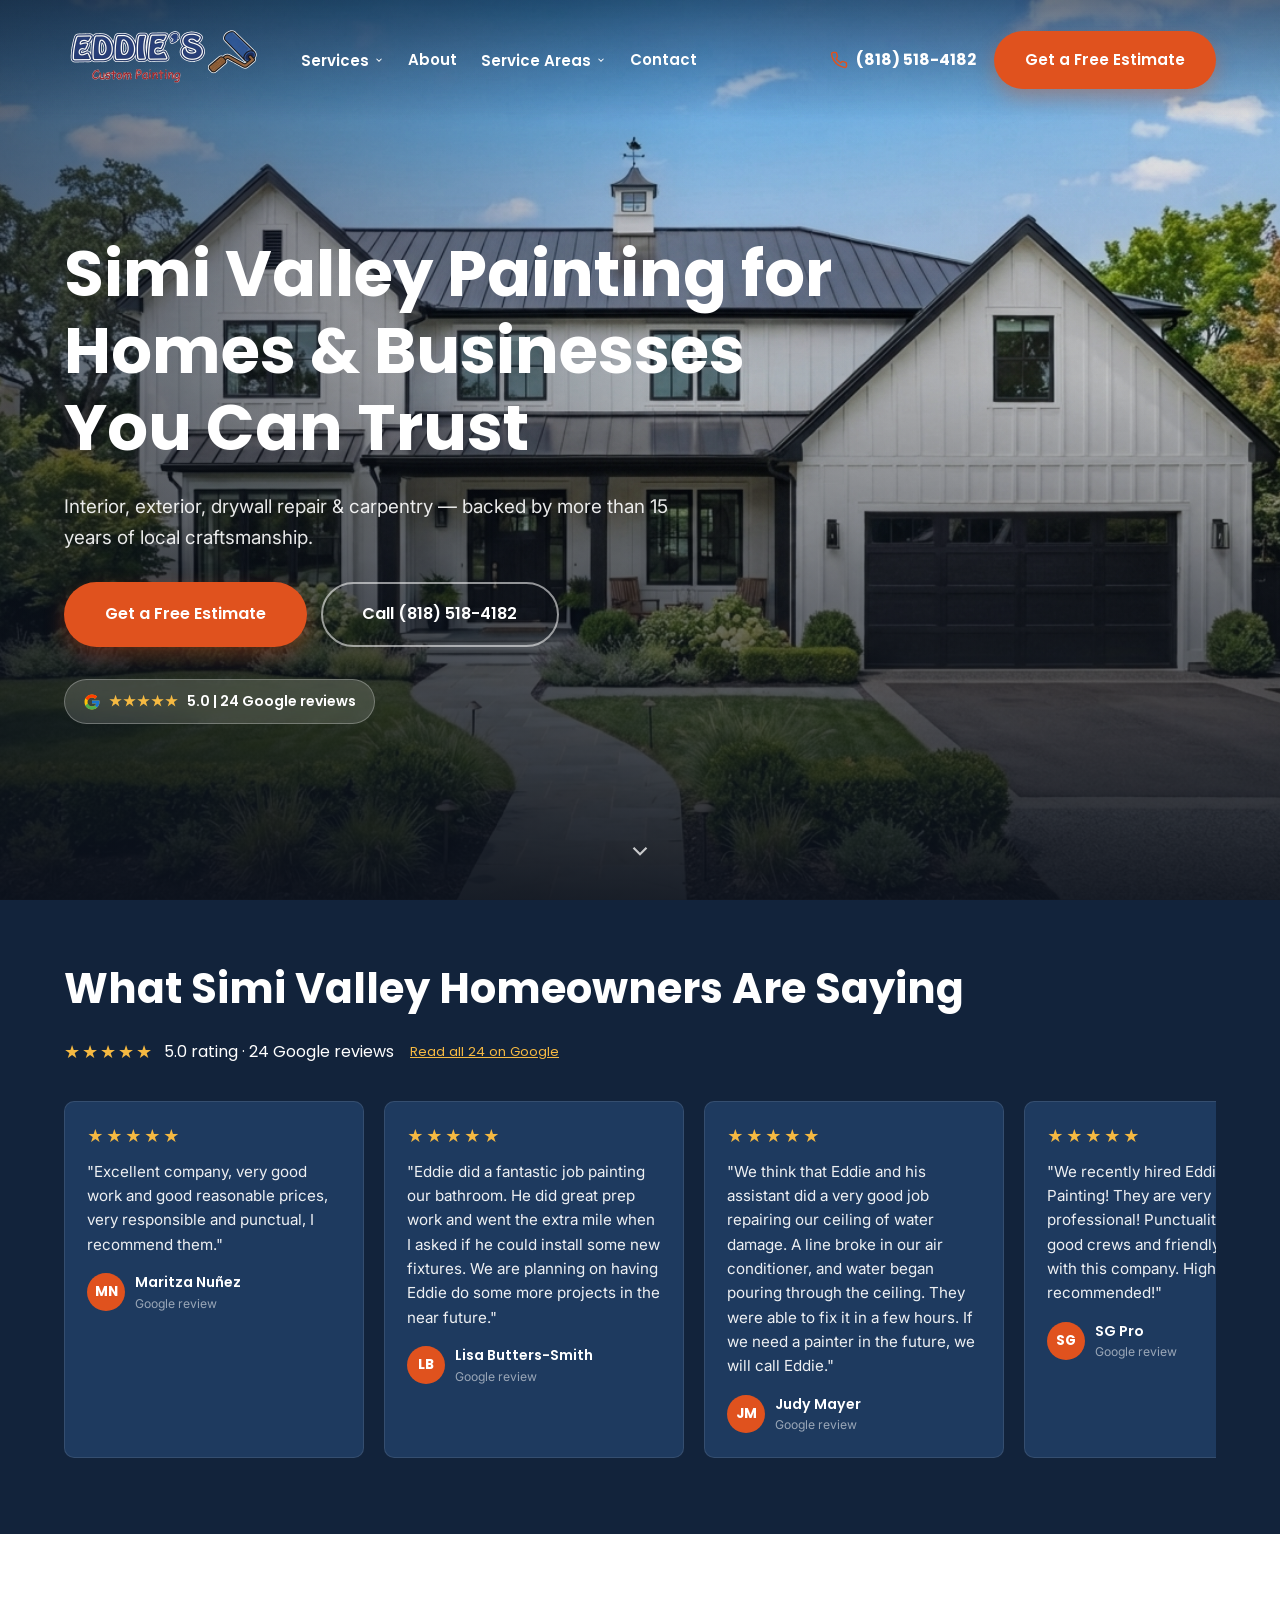
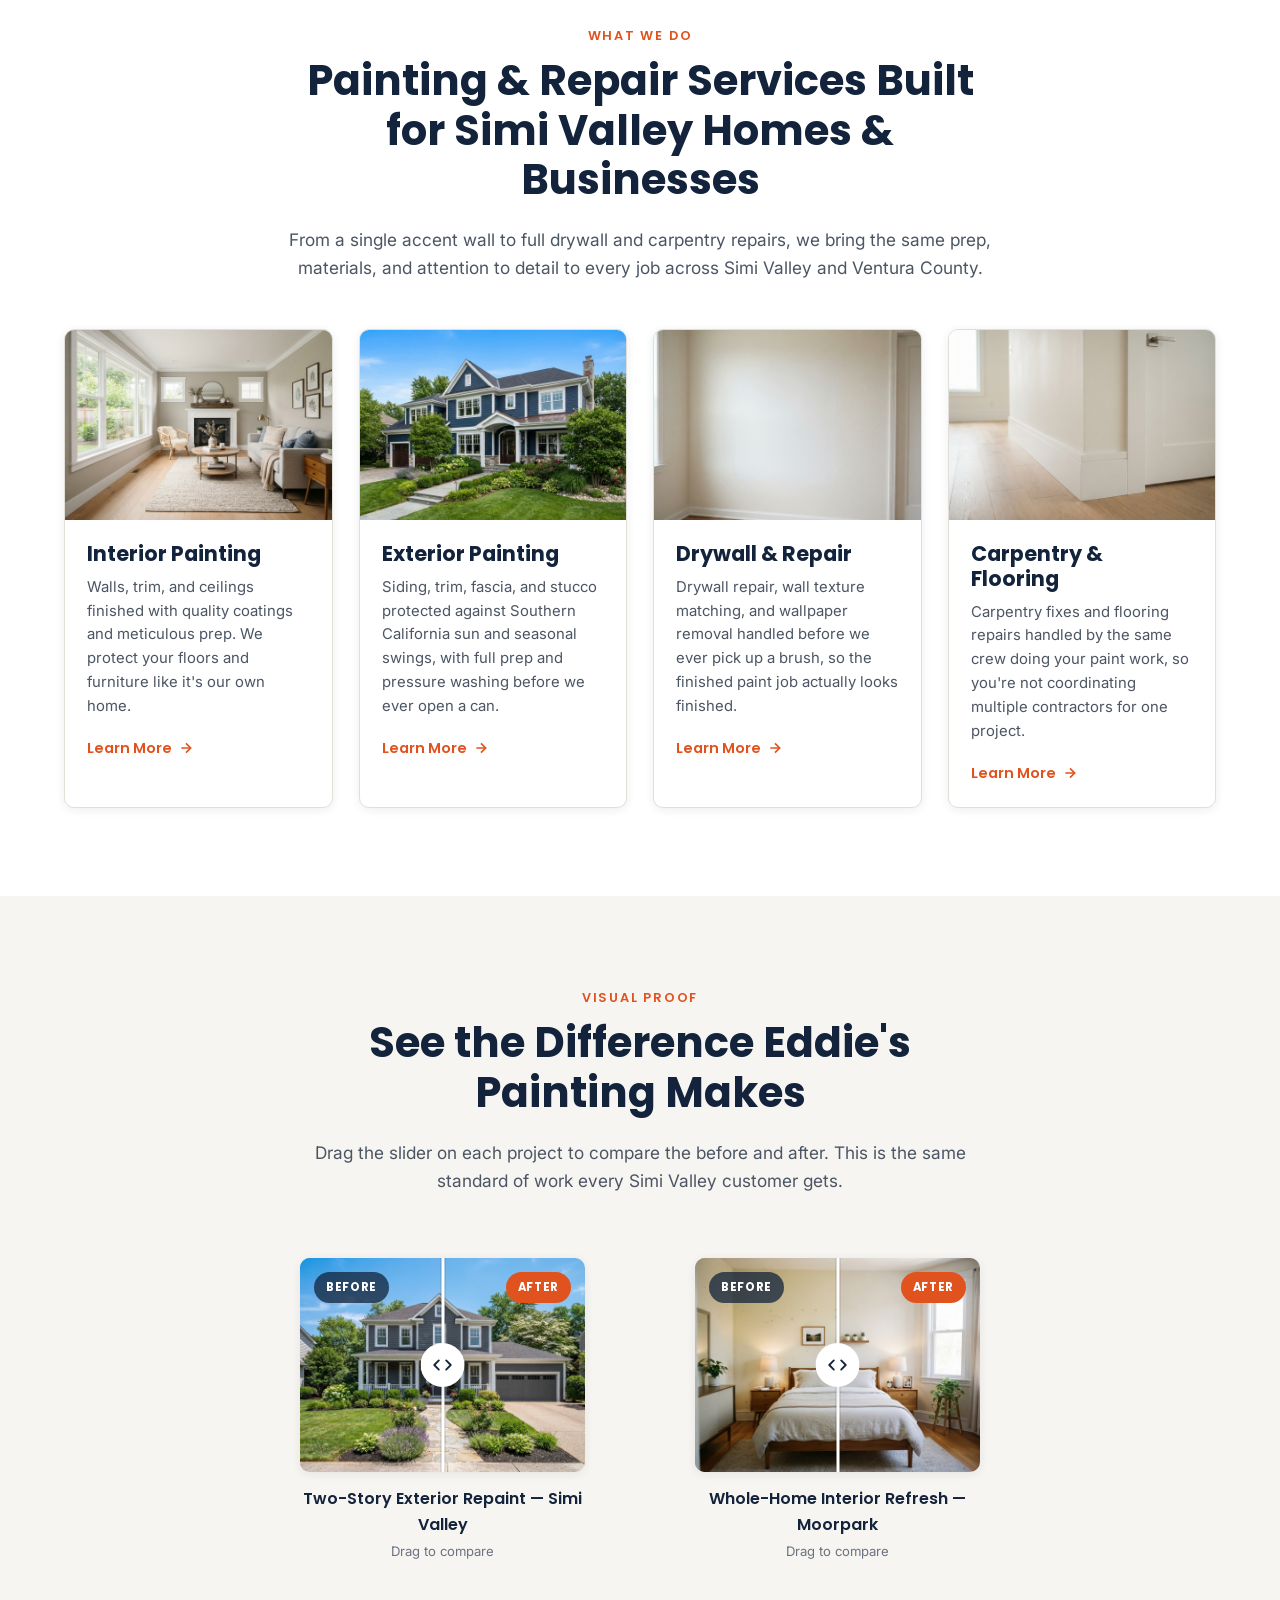
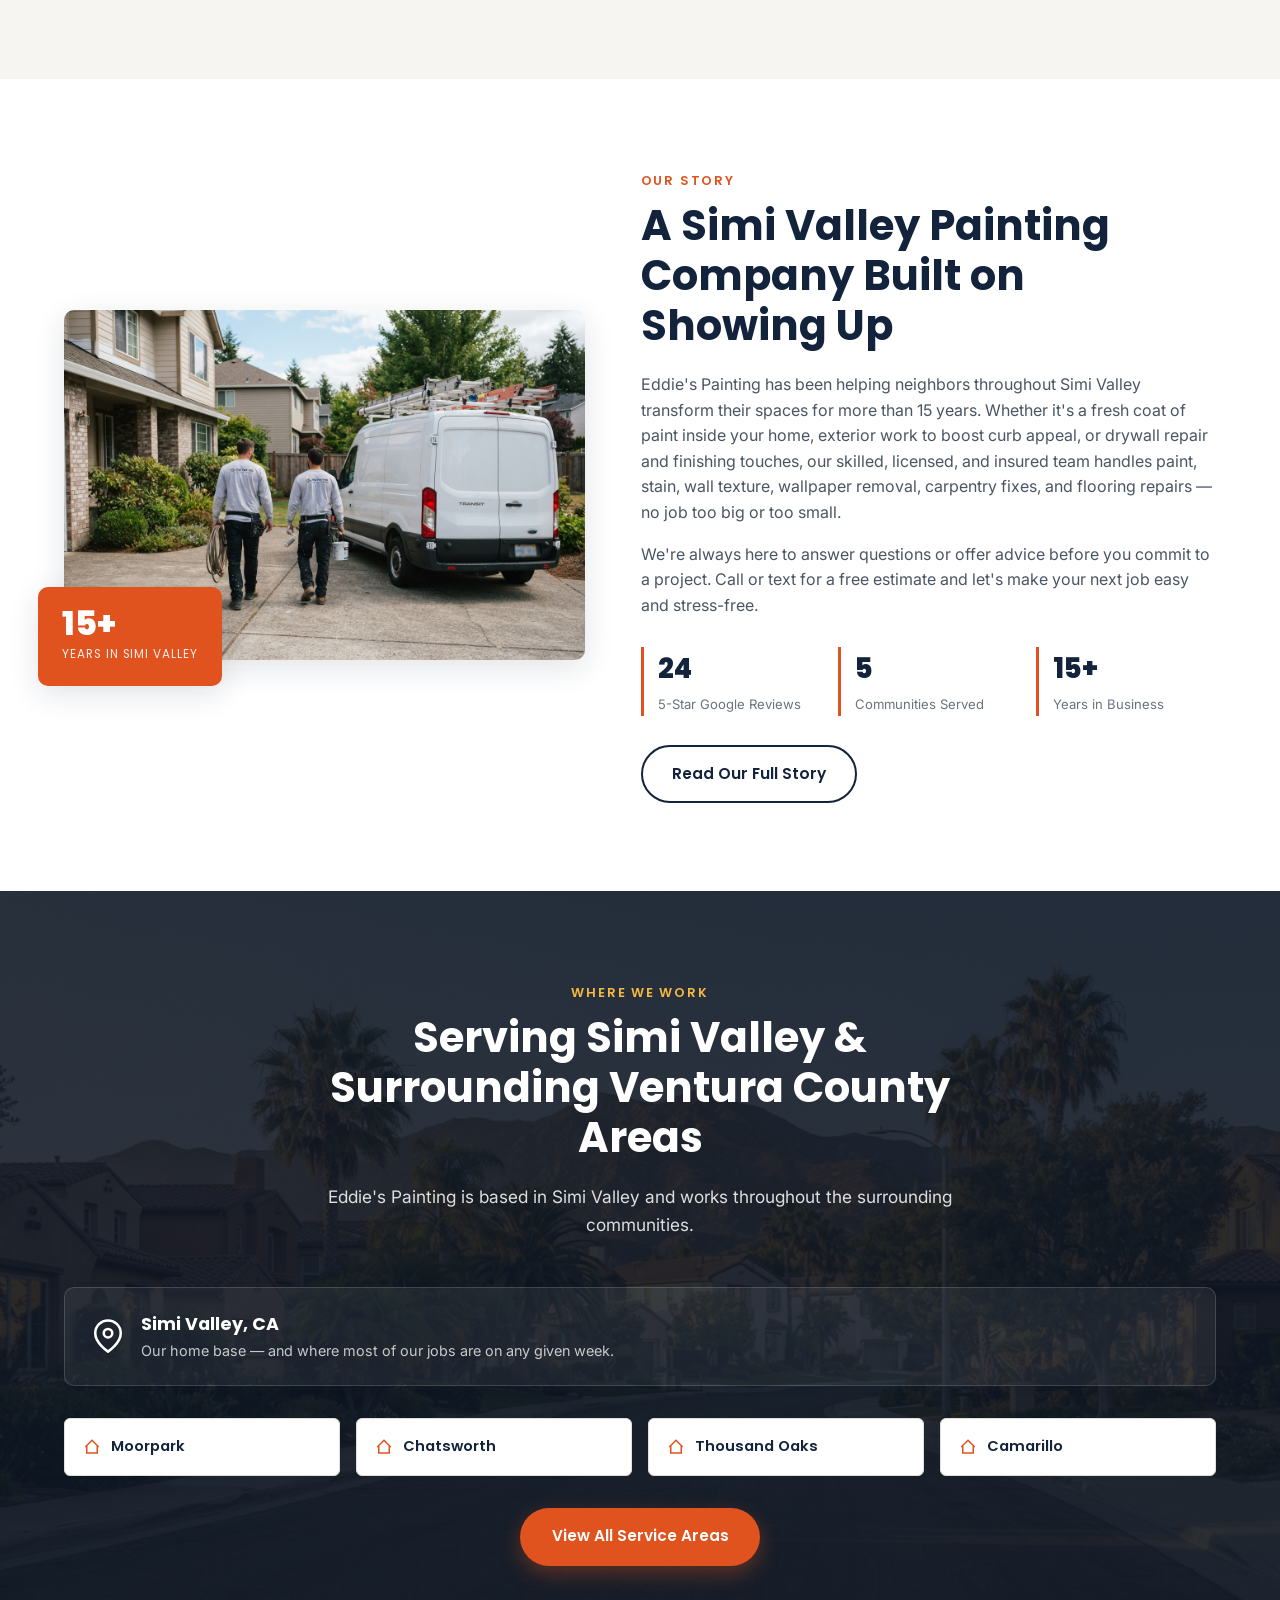
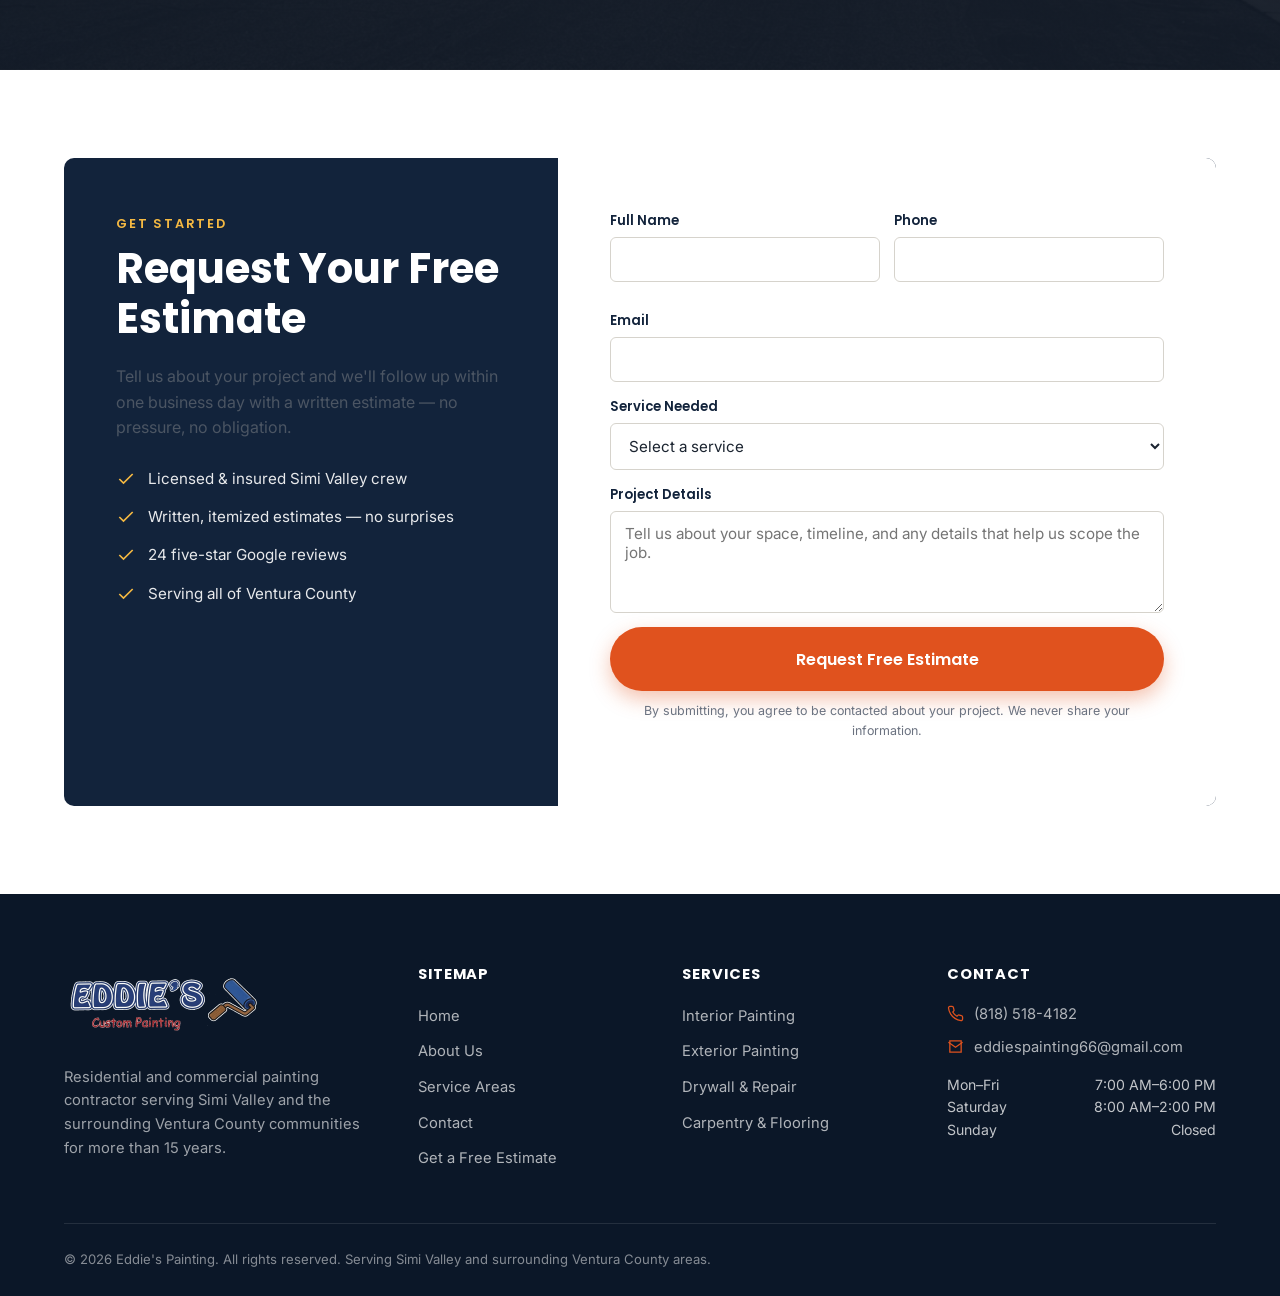
==== commit 314140bf: "Add files via upload" ====
--- a/index.html
+++ b/index.html
@@ -18,7 +18,7 @@
   "logo": "https://www.eddiespaintingca.com/images/eddies-logo.png",
   "description": "Residential and commercial painting contractor serving Simi Valley, CA and surrounding Ventura County communities. Interior painting, exterior painting, drywall repair, and carpentry & flooring repair.",
   "telephone": "+1-818-518-4182",
-  "email": "info@eddiespaintingca.com",
+  "email": "eddiespainting66@gmail.com",
   "priceRange": "$$",
   "address": {
     "@type": "PostalAddress",
@@ -97,7 +97,6 @@
   <div class="container nav-inner">
     <a href="index.html" class="brand" aria-label="Eddie's Painting home">
       <img class="brand-icon brand-logo-img" src="images/eddies-logo.png" alt="Eddie's Painting logo">
-      <span class="brand-word">EDDIE'S PAINTING</span>
     </a>
 
     <nav aria-label="Primary">
@@ -426,7 +425,6 @@
       <div class="footer-brand">
         <a href="index.html" class="brand">
           <img class="brand-icon brand-logo-img" src="images/eddies-logo.png" alt="Eddie's Painting logo">
-          <span class="brand-word">EDDIE'S PAINTING</span>
         </a>
         <p>Residential and commercial painting contractor serving Simi Valley and the surrounding Ventura County communities for more than 15 years.</p>
       </div>
@@ -453,7 +451,7 @@
         <h4>Contact</h4>
         <ul class="footer-contact">
           <li><svg viewBox="0 0 24 24" fill="none" stroke="currentColor" stroke-width="1.8"><path d="M22 16.92v3a2 2 0 0 1-2.18 2 19.8 19.8 0 0 1-8.63-3.07 19.5 19.5 0 0 1-6-6 19.8 19.8 0 0 1-3.07-8.67A2 2 0 0 1 4.11 2h3a2 2 0 0 1 2 1.72c.127.96.362 1.903.7 2.81a2 2 0 0 1-.45 2.11L8.09 9.91a16 16 0 0 0 6 6l1.27-1.27a2 2 0 0 1 2.11-.45c.907.338 1.85.573 2.81.7A2 2 0 0 1 22 16.92z"/></svg> <a href="tel:+18185184182">(818) 518-4182</a></li>
-          <li><svg viewBox="0 0 24 24" fill="none" stroke="currentColor" stroke-width="1.8"><path d="M4 4h16v16H4z"/><path d="M22 6l-10 7L2 6"/></svg> <a href="mailto:info@eddiespaintingca.com">info@eddiespaintingca.com</a></li>
+          <li><svg viewBox="0 0 24 24" fill="none" stroke="currentColor" stroke-width="1.8"><path d="M4 4h16v16H4z"/><path d="M22 6l-10 7L2 6"/></svg> <a href="mailto:eddiespainting66@gmail.com">eddiespainting66@gmail.com</a></li>
         </ul>
         <div style="margin-top:14px;">
           <div class="footer-hours-row"><span>Mon&ndash;Fri</span><span>7:00 AM&ndash;6:00 PM</span></div>
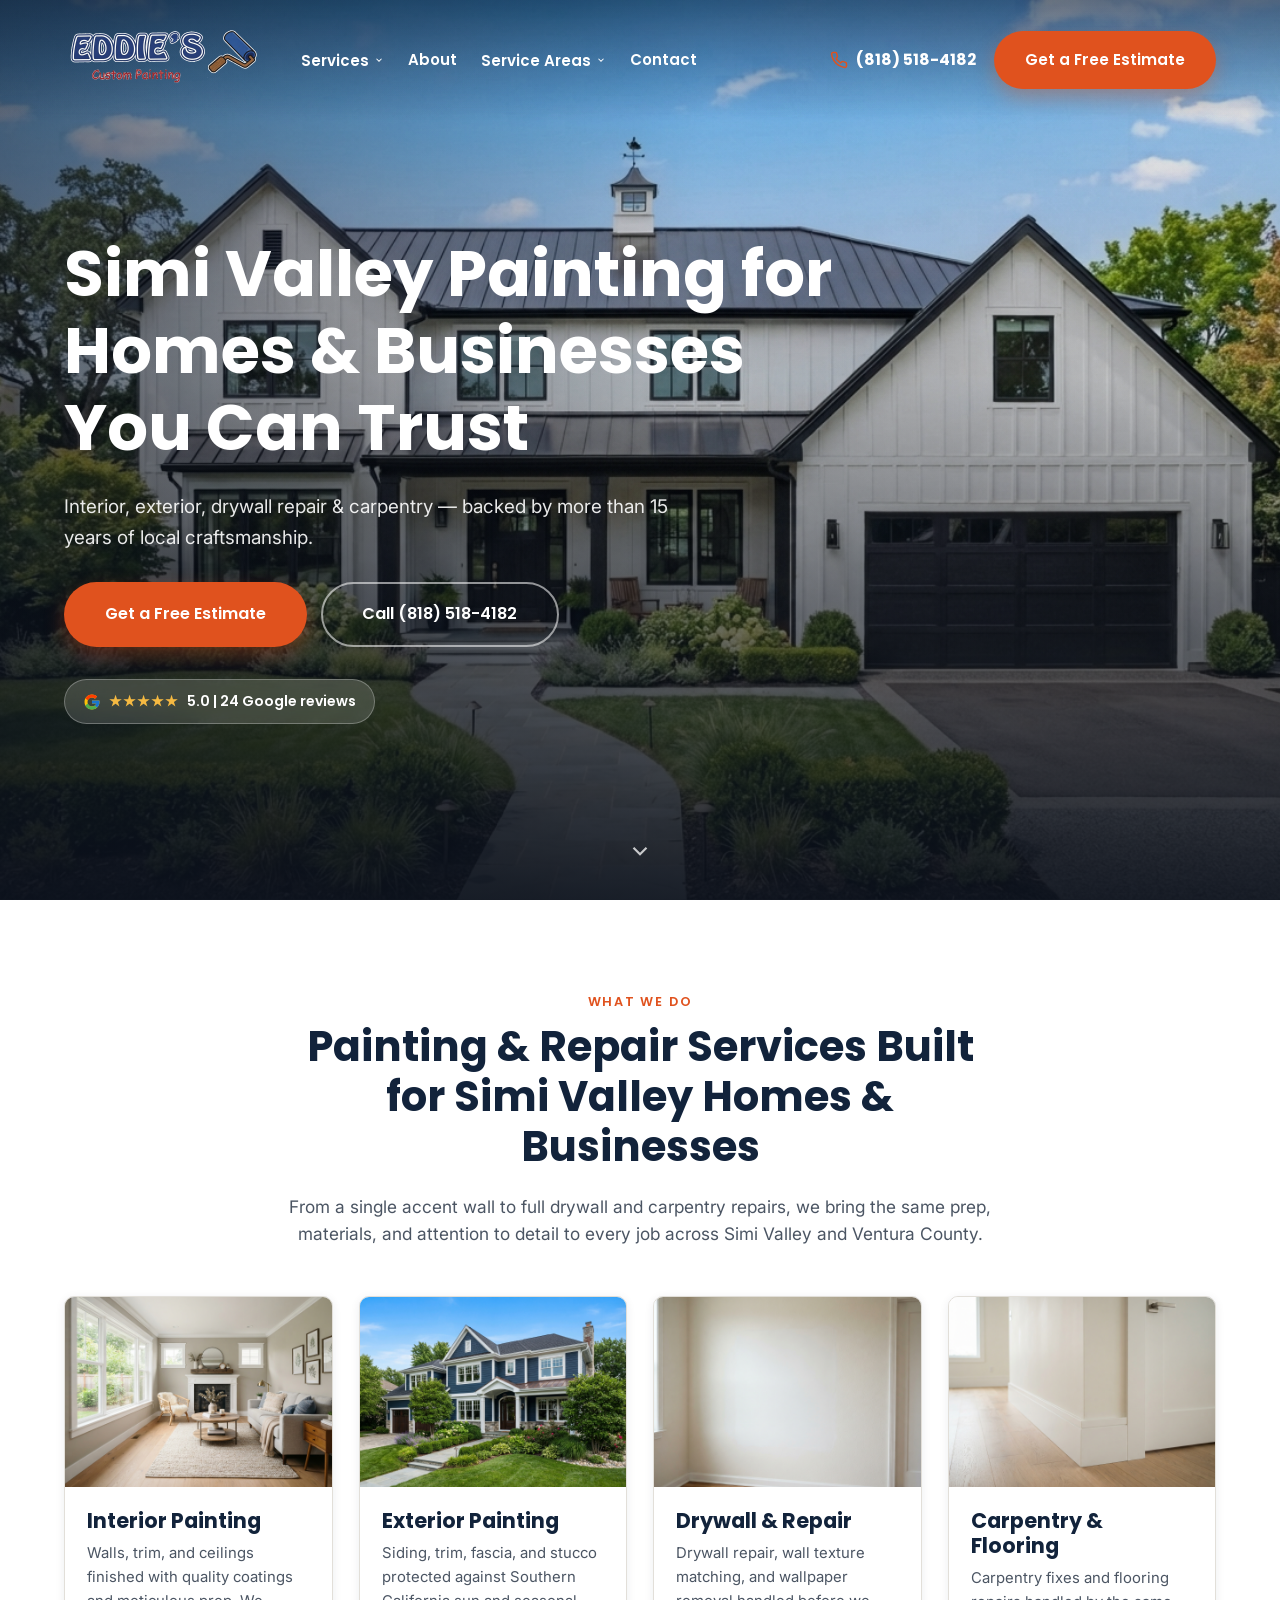
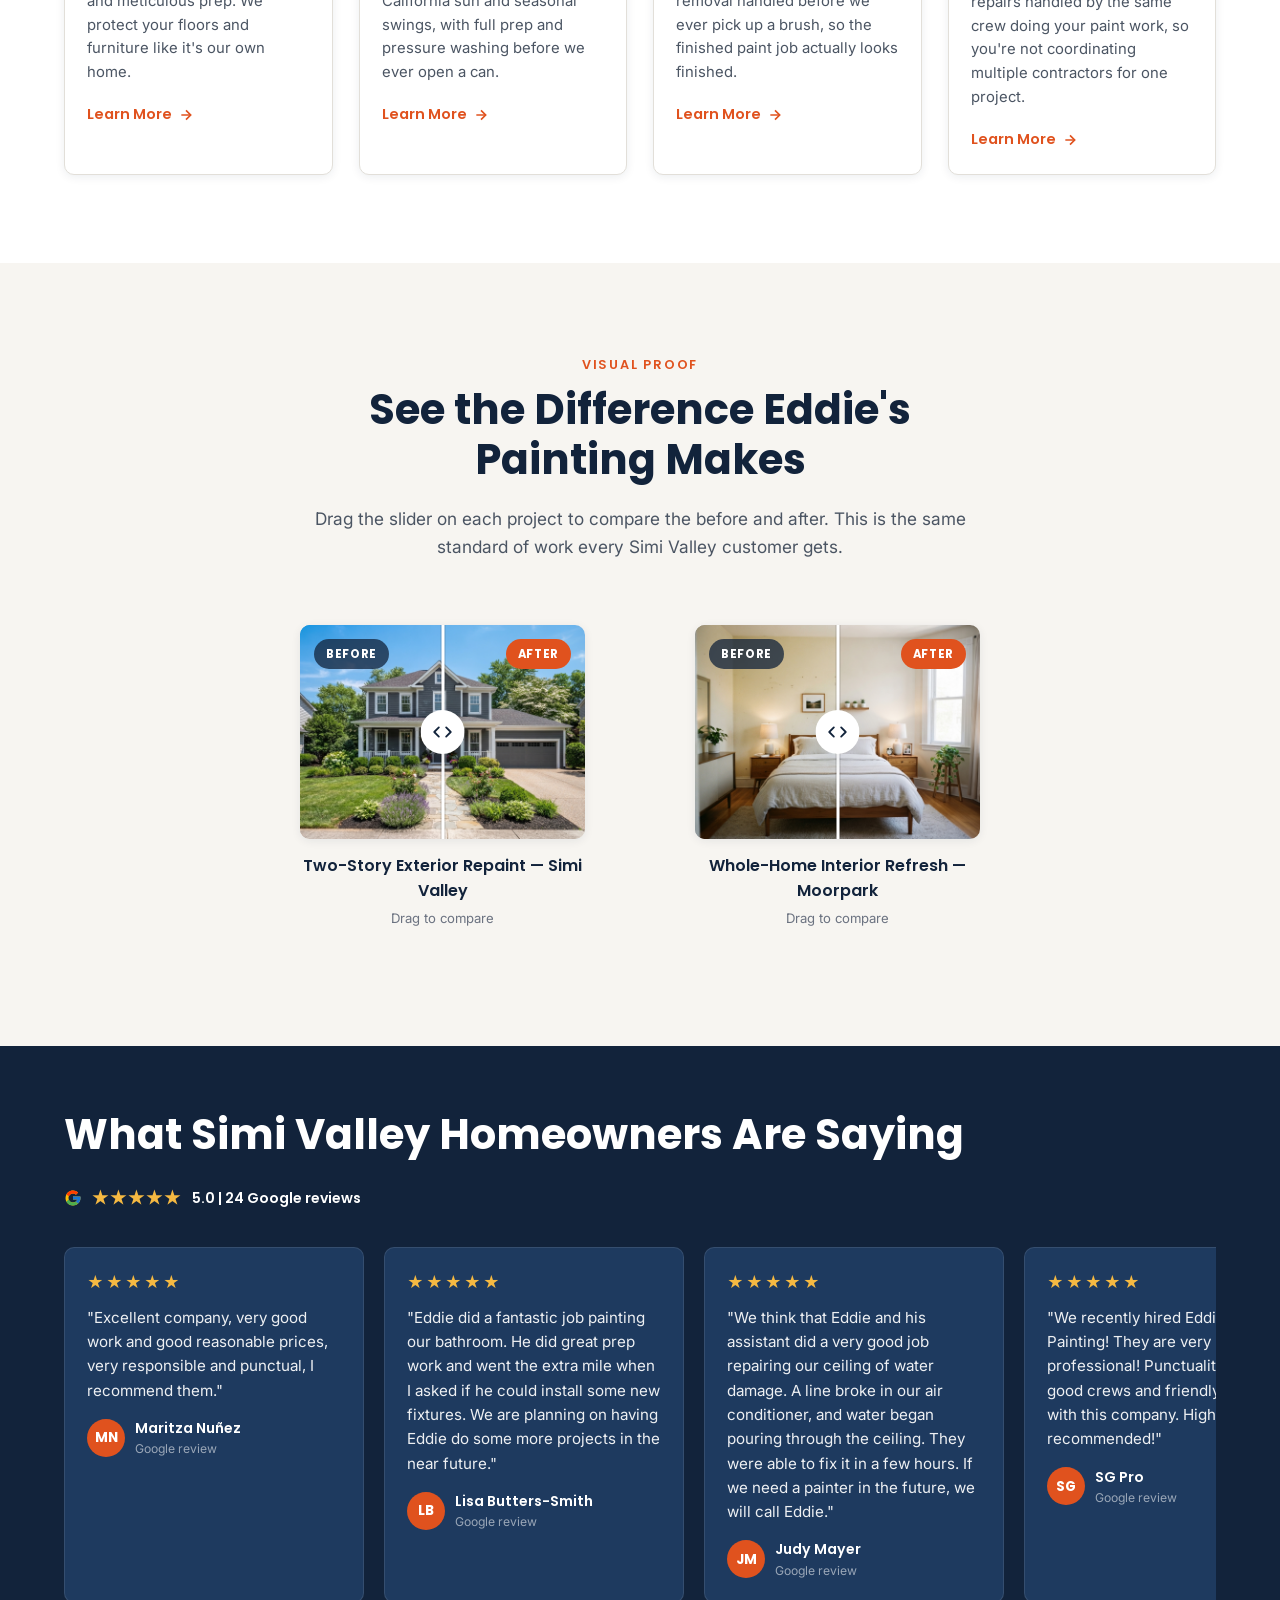
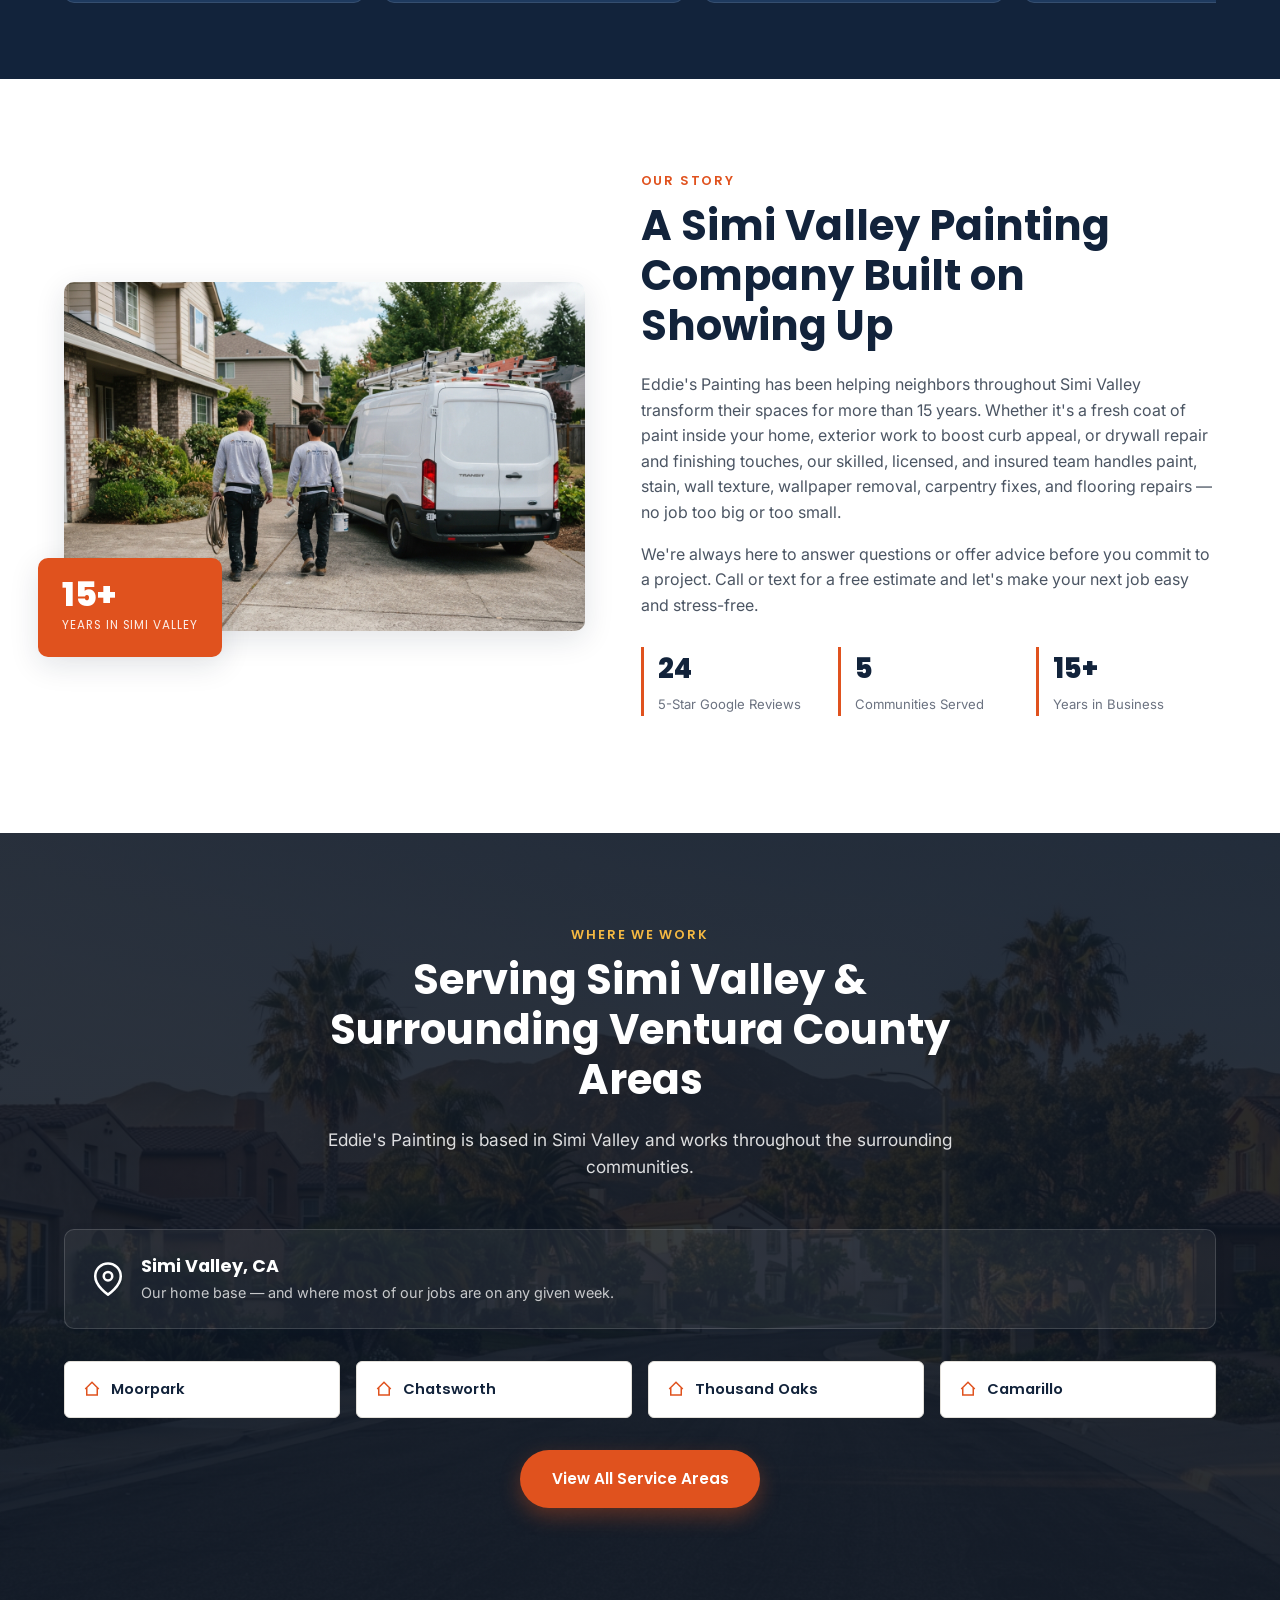
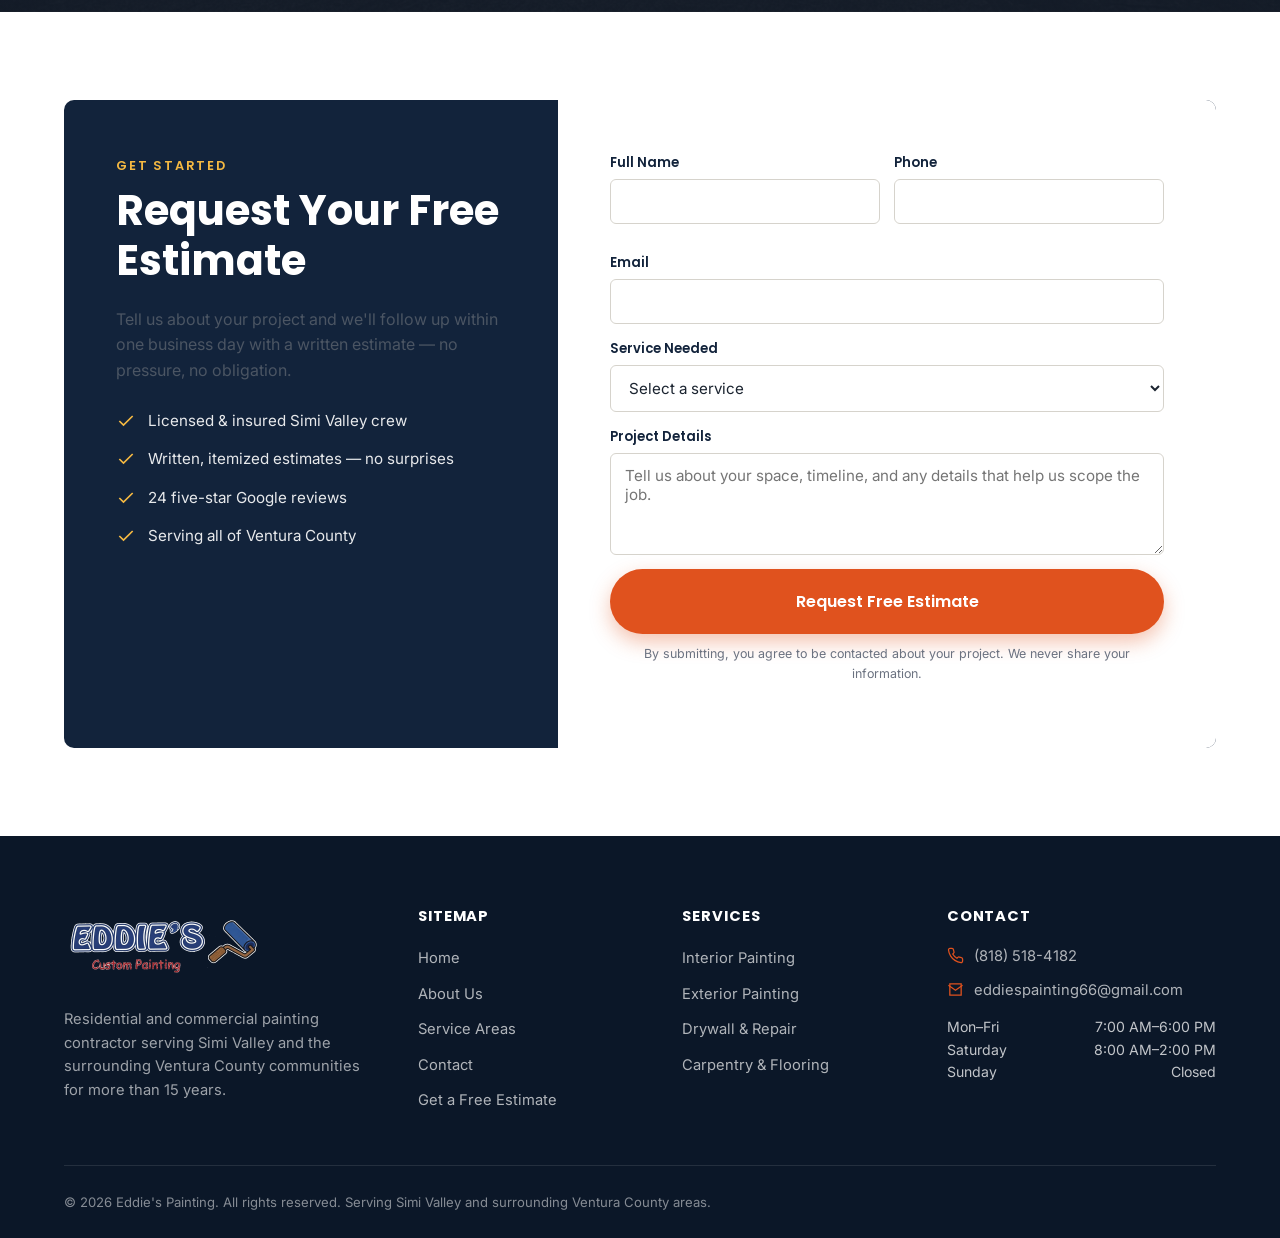
==== commit ef5ffacf: "Add files via upload" ====
--- a/index.html
+++ b/index.html
@@ -212,42 +212,6 @@
   </div>
 </section>
 
-<!-- ===================== REVIEWS STRIP ===================== -->
-<section class="reviews-strip">
-  <div class="container">
-    <div class="reviews-head">
-      <h2>What Simi Valley Homeowners Are Saying</h2>
-      <div class="reviews-agg">
-        <span class="stars">★★★★★</span>
-        <span>5.0 rating &middot; 24 Google reviews</span>
-        <a href="https://www.google.com/search?q=eddie%27s+painting+simi+valley+ca" target="_blank" rel="noopener" style="color:var(--gold); font-size:.82rem; text-decoration:underline; margin-left:6px;">Read all 24 on Google</a>
-      </div>
-    </div>
-    <div class="reviews-track reviews-track-static">
-      <div class="review-card">
-        <span class="stars">★★★★★</span>
-        <p>"Excellent company, very good work and good reasonable prices, very responsible and punctual, I recommend them."</p>
-        <div class="review-meta"><div class="review-avatar">MN</div><div><div class="review-name">Maritza Nuñez</div><div class="review-date">Google review</div></div></div>
-      </div>
-      <div class="review-card">
-        <span class="stars">★★★★★</span>
-        <p>"Eddie did a fantastic job painting our bathroom. He did great prep work and went the extra mile when I asked if he could install some new fixtures. We are planning on having Eddie do some more projects in the near future."</p>
-        <div class="review-meta"><div class="review-avatar">LB</div><div><div class="review-name">Lisa Butters-Smith</div><div class="review-date">Google review</div></div></div>
-      </div>
-      <div class="review-card">
-        <span class="stars">★★★★★</span>
-        <p>"We think that Eddie and his assistant did a very good job repairing our ceiling of water damage. A line broke in our air conditioner, and water began pouring through the ceiling. They were able to fix it in a few hours. If we need a painter in the future, we will call Eddie."</p>
-        <div class="review-meta"><div class="review-avatar">JM</div><div><div class="review-name">Judy Mayer</div><div class="review-date">Google review</div></div></div>
-      </div>
-      <div class="review-card">
-        <span class="stars">★★★★★</span>
-        <p>"We recently hired Eddie's Painting! They are very professional! Punctuality, fair price, good crews and friendly. Easygoing with this company. Highly recommended!"</p>
-        <div class="review-meta"><div class="review-avatar">SG</div><div><div class="review-name">SG Pro</div><div class="review-date">Google review</div></div></div>
-      </div>
-    </div>
-  </div>
-</section>
-
 <!-- ===================== SERVICES ===================== -->
 <section id="services">
   <div class="container">
@@ -328,6 +292,38 @@
   </div>
 </section>
 
+<!-- ===================== REVIEWS STRIP ===================== -->
+<section class="reviews-strip">
+  <div class="container">
+    <div class="reviews-head">
+      <h2>What Simi Valley Homeowners Are Saying</h2>
+      <div class="reviews-agg badge-pill badge-plain"><svg class="google-g" viewBox="0 0 48 48" width="18" height="18" aria-hidden="true"><path fill="#FFC107" d="M43.611,20.083H42V20H24v8h11.303c-1.649,4.657-6.08,8-11.303,8c-6.627,0-12-5.373-12-12s5.373-12,12-12c3.059,0,5.842,1.154,7.961,3.039l5.657-5.657C34.046,6.053,29.268,4,24,4C12.955,4,4,12.955,4,24s8.955,20,20,20s20-8.955,20-20C44,22.659,43.862,21.35,43.611,20.083z"/><path fill="#FF3D00" d="M6.306,14.691l6.571,4.819C14.655,15.108,18.961,12,24,12c3.059,0,5.842,1.154,7.961,3.039l5.657-5.657C34.046,6.053,29.268,4,24,4C16.318,4,9.656,8.337,6.306,14.691z"/><path fill="#4CAF50" d="M24,44c5.166,0,9.86-1.977,13.409-5.192l-6.19-5.238C29.211,35.091,26.715,36,24,36c-5.202,0-9.619-3.317-11.283-7.946l-6.522,5.025C9.505,39.556,16.227,44,24,44z"/><path fill="#1976D2" d="M43.611,20.083H42V20H24v8h11.303c-0.792,2.237-2.231,4.166-4.087,5.571c0.001-0.001,0.002-0.001,0.003-0.002l6.19,5.238C36.971,39.205,44,34,44,24C44,22.659,43.862,21.35,43.611,20.083z"/></svg><span class="stars">★★★★★</span> 5.0 | 24 Google reviews</div>
+    </div>
+    <div class="reviews-track reviews-track-static">
+      <div class="review-card">
+        <span class="stars">★★★★★</span>
+        <p>"Excellent company, very good work and good reasonable prices, very responsible and punctual, I recommend them."</p>
+        <div class="review-meta"><div class="review-avatar">MN</div><div><div class="review-name">Maritza Nuñez</div><div class="review-date">Google review</div></div></div>
+      </div>
+      <div class="review-card">
+        <span class="stars">★★★★★</span>
+        <p>"Eddie did a fantastic job painting our bathroom. He did great prep work and went the extra mile when I asked if he could install some new fixtures. We are planning on having Eddie do some more projects in the near future."</p>
+        <div class="review-meta"><div class="review-avatar">LB</div><div><div class="review-name">Lisa Butters-Smith</div><div class="review-date">Google review</div></div></div>
+      </div>
+      <div class="review-card">
+        <span class="stars">★★★★★</span>
+        <p>"We think that Eddie and his assistant did a very good job repairing our ceiling of water damage. A line broke in our air conditioner, and water began pouring through the ceiling. They were able to fix it in a few hours. If we need a painter in the future, we will call Eddie."</p>
+        <div class="review-meta"><div class="review-avatar">JM</div><div><div class="review-name">Judy Mayer</div><div class="review-date">Google review</div></div></div>
+      </div>
+      <div class="review-card">
+        <span class="stars">★★★★★</span>
+        <p>"We recently hired Eddie's Painting! They are very professional! Punctuality, fair price, good crews and friendly. Easygoing with this company. Highly recommended!"</p>
+        <div class="review-meta"><div class="review-avatar">SG</div><div><div class="review-name">SG Pro</div><div class="review-date">Google review</div></div></div>
+      </div>
+    </div>
+  </div>
+</section>
+
 <!-- ===================== ABOUT ===================== -->
 <section id="about">
   <div class="container about-grid">
@@ -345,7 +341,6 @@
         <div><span class="num">5</span><span class="lbl">Communities Served</span></div>
         <div><span class="num">15+</span><span class="lbl">Years in Business</span></div>
       </div>
-      <a href="about.html" class="btn btn-ghost-navy">Read Our Full Story</a>
     </div>
   </div>
 </section>
--- a/css/style.css
+++ b/css/style.css
@@ -165,8 +165,9 @@
   gap: 14px;
 }
 .brand-icon { width: 64px; height: 64px; flex-shrink: 0; }
-.brand-logo-img { width: auto; height: 84px; object-fit: contain; }
-@media (max-width: 900px) { .brand-logo-img { height: 60px; } }
+.brand-logo-img { width: auto; height: 84px; max-width: none; object-fit: contain; flex-shrink: 0; }
+@media (max-width: 900px) { img.brand-logo-img { height: 68px; width: auto; } }
+@media (max-width: 640px) { img.brand-logo-img { height: 80px; width: auto; } }
 .brand-icon .drip { fill: var(--accent); }
 .brand-icon .brush-body { fill: var(--accent); }
 .brand-icon .brush-outline { stroke: var(--white); }
@@ -371,6 +372,14 @@
 }
 .badge-pill .stars { color: var(--gold); letter-spacing: 1px; }
 .badge-pill .google-g { flex-shrink: 0; }
+.badge-plain {
+  background: none;
+  backdrop-filter: none;
+  -webkit-backdrop-filter: none;
+  border: none;
+  padding: 0;
+  border-radius: 0;
+}
 .hero-scroll {
   position: absolute;
   bottom: 28px; left: 50%;
@@ -719,7 +728,12 @@
   .footer-grid { grid-template-columns: 1fr 1fr; }
 }
 @media (max-width: 860px) {
-  .nav-links, .nav-right .nav-phone-text, .nav-right .btn-accent { display: none; }
+  .nav-links, .nav-right .btn-accent { display: none; }
+  .site-header nav[aria-label="Primary"] { display: none; }
+  .nav-inner { gap: 12px; }
+  .nav-phone svg { display: none; }
+  .nav-phone { flex-direction: row-reverse; }
+  .nav-phone-text { font-size: .82rem; }
   .nav-toggle { display: flex; align-items: center; justify-content: center; }
   .nav-right { gap: 14px; }
   .form-row { grid-template-columns: 1fr; }
@@ -744,7 +758,7 @@
   .hero-ctas { margin-top: auto; padding-top: 28px; margin-bottom: 1rem; }
   .brand-word { font-size: 1.05rem; }
   .brand-word span { font-size: .55rem; }
-  .brand-icon { width: 50px; height: 50px; }
+  .brand-icon:not(.brand-logo-img) { width: 50px; height: 50px; }
   .page-header { padding: 150px 0 60px; }
 }
 
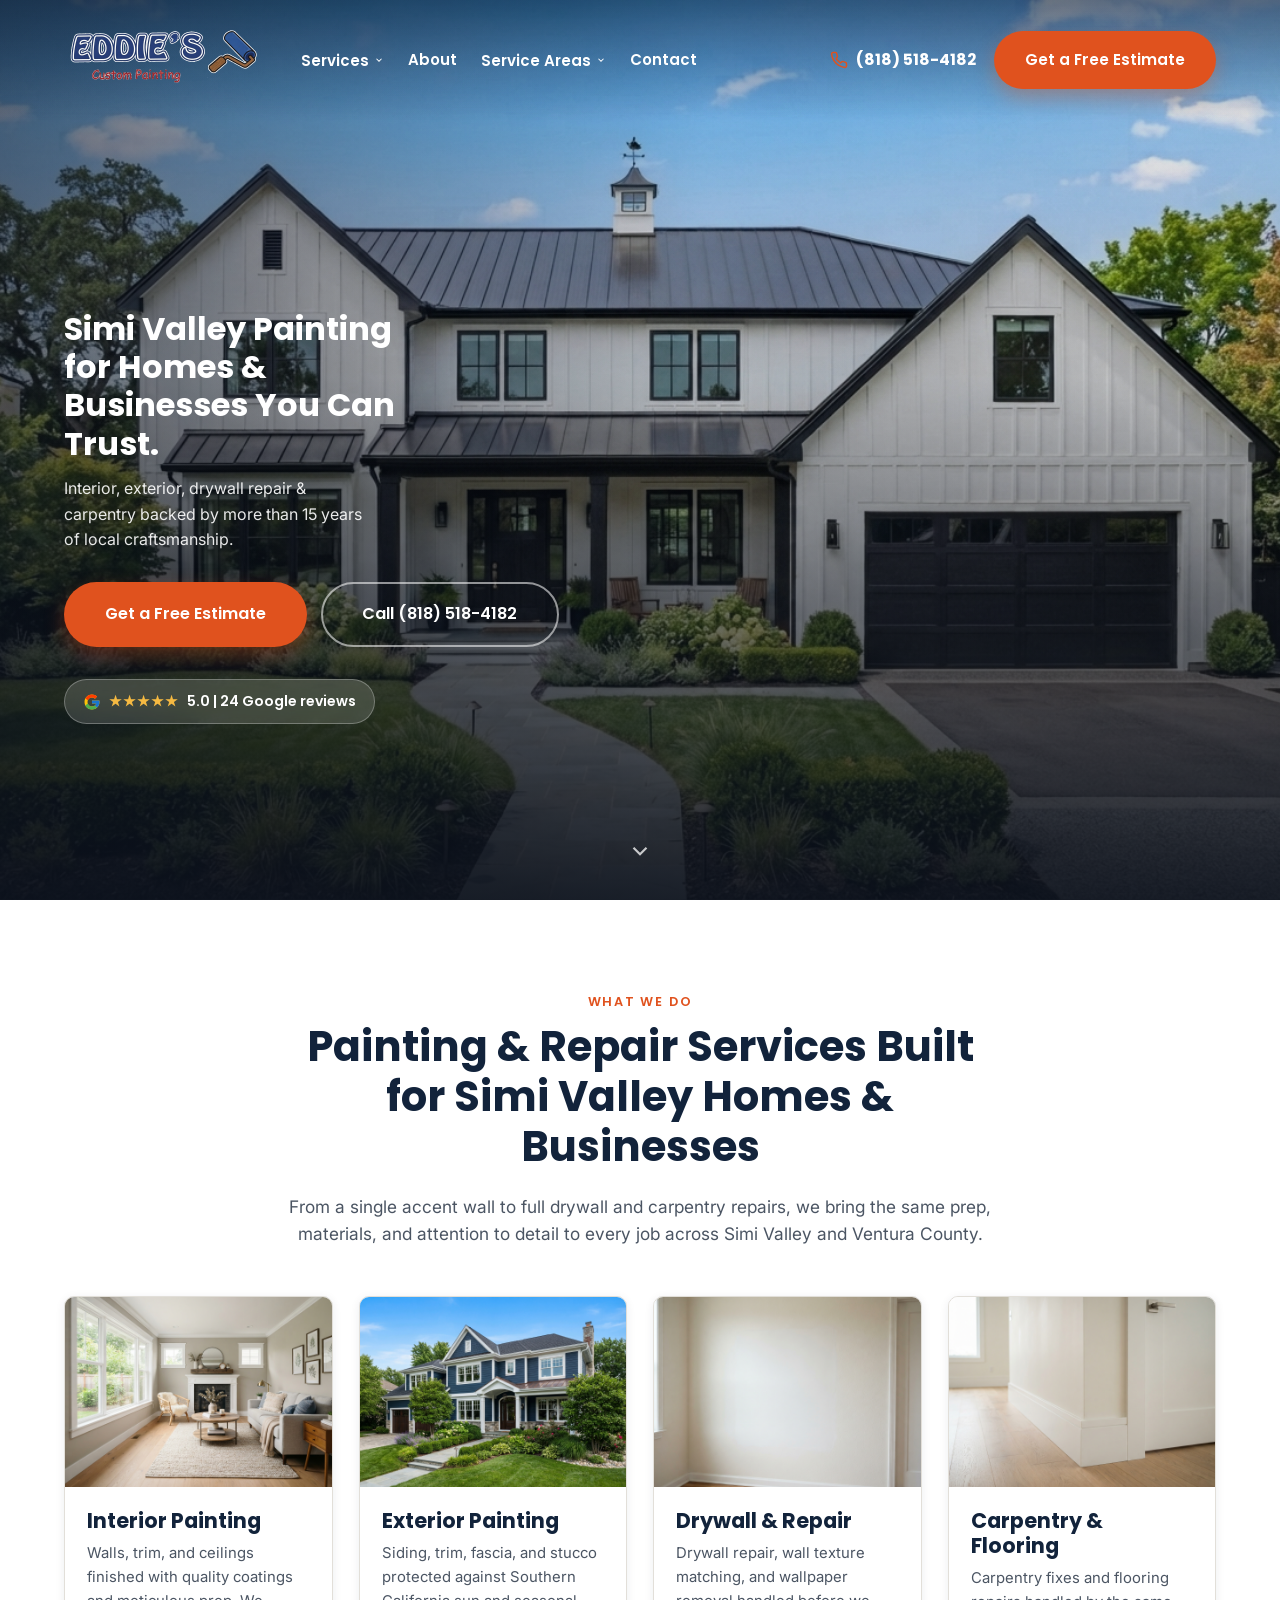
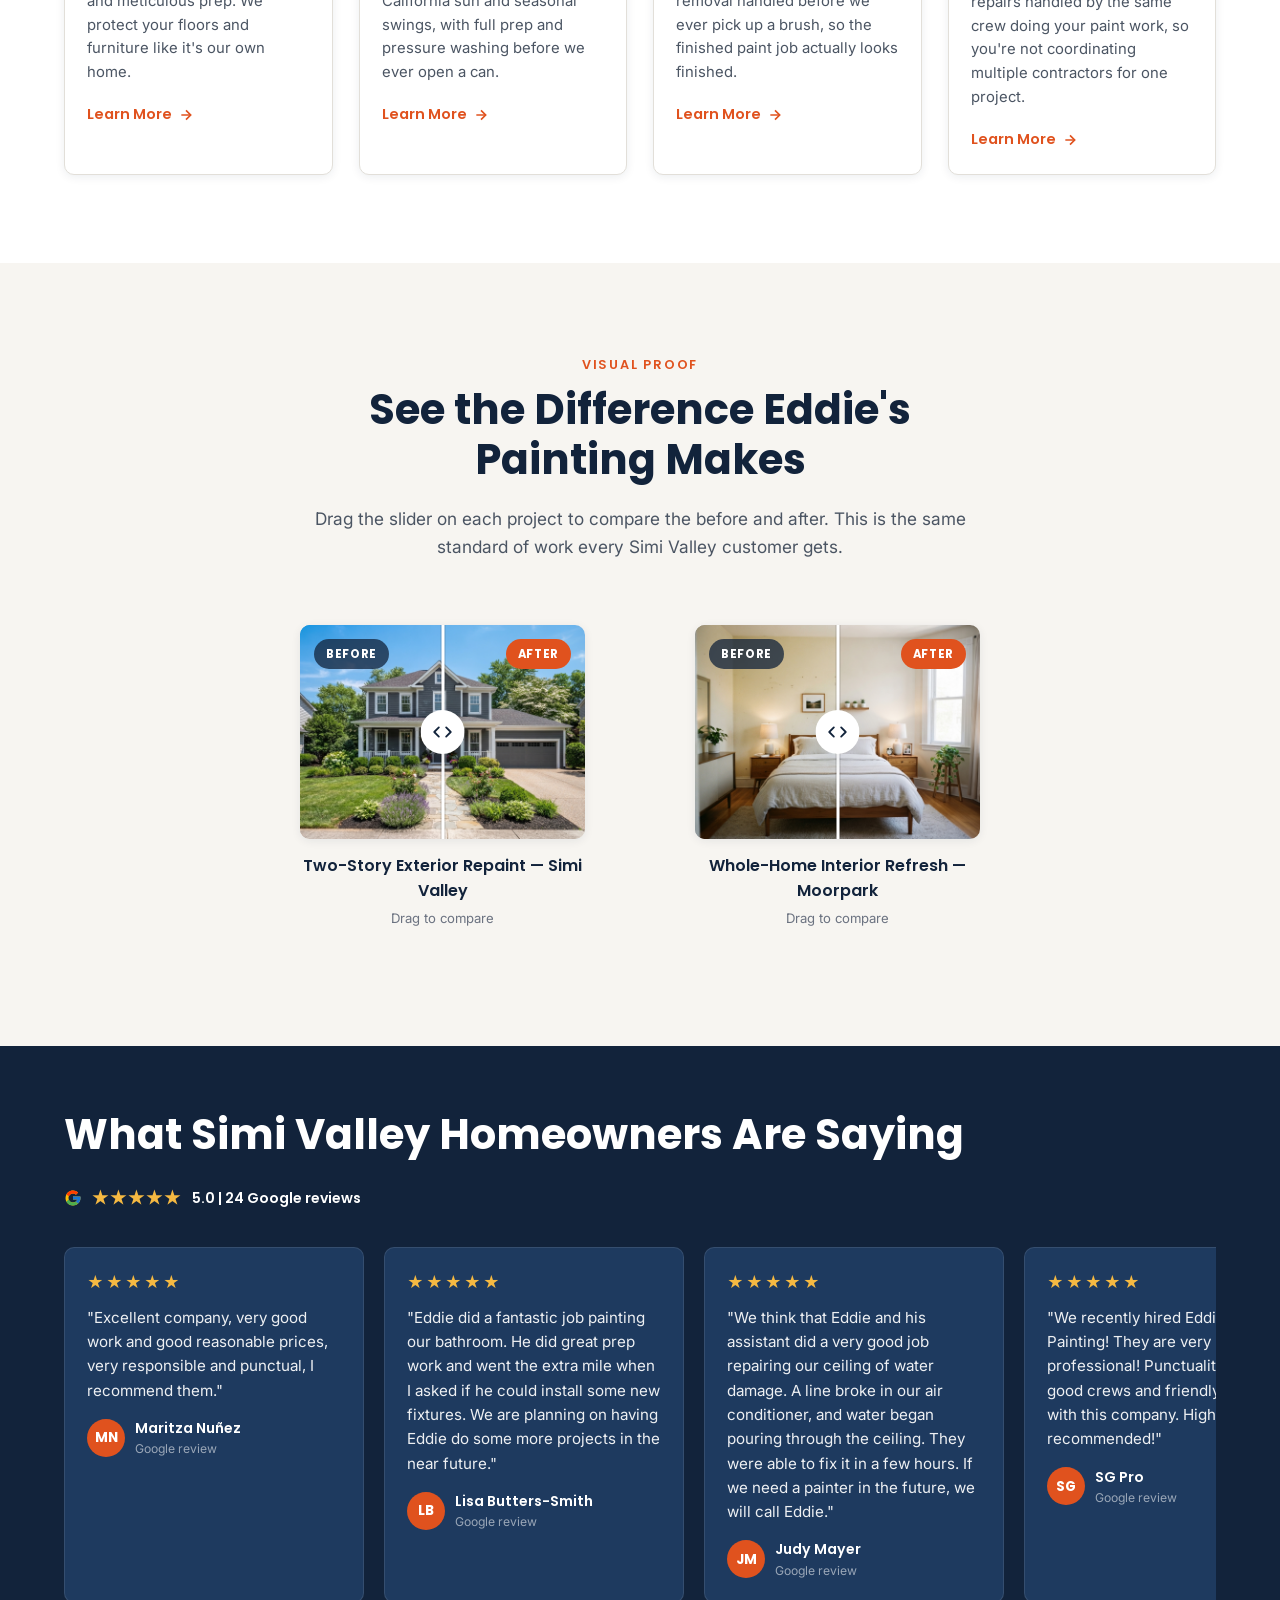
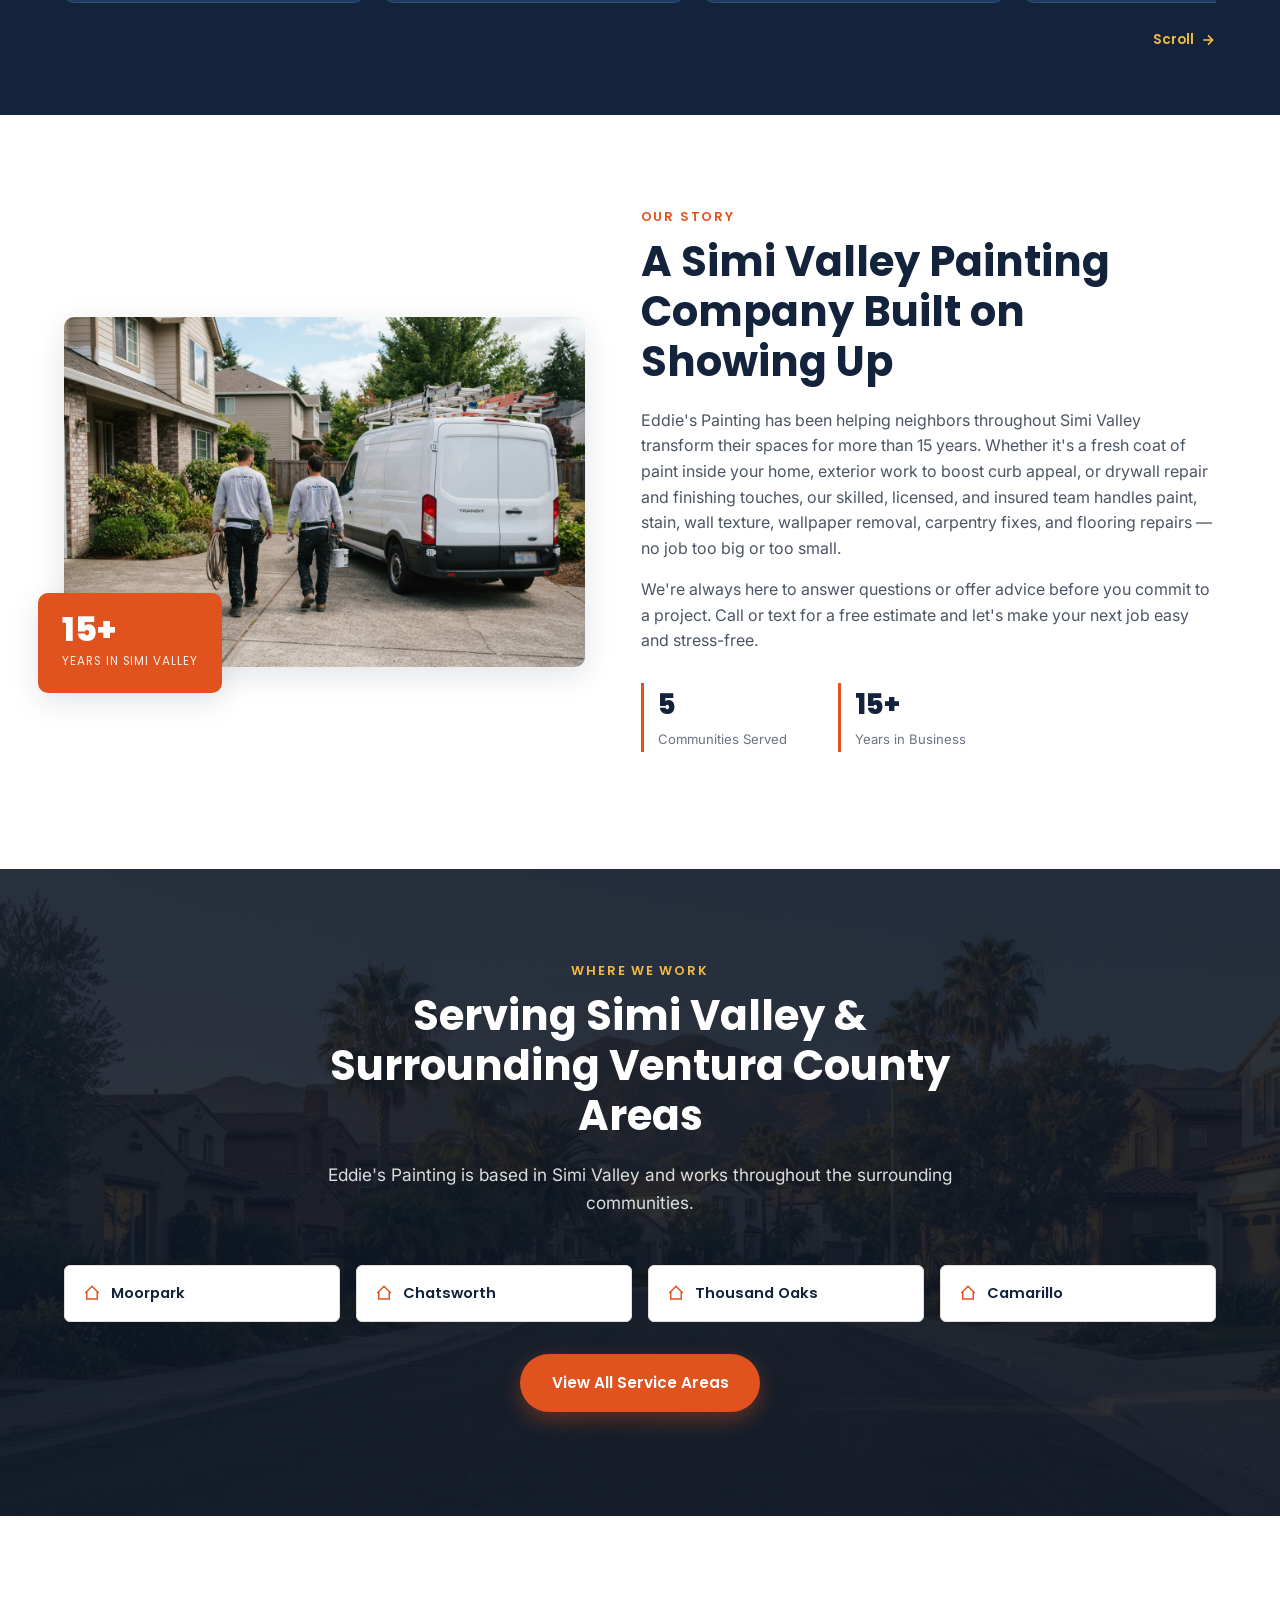
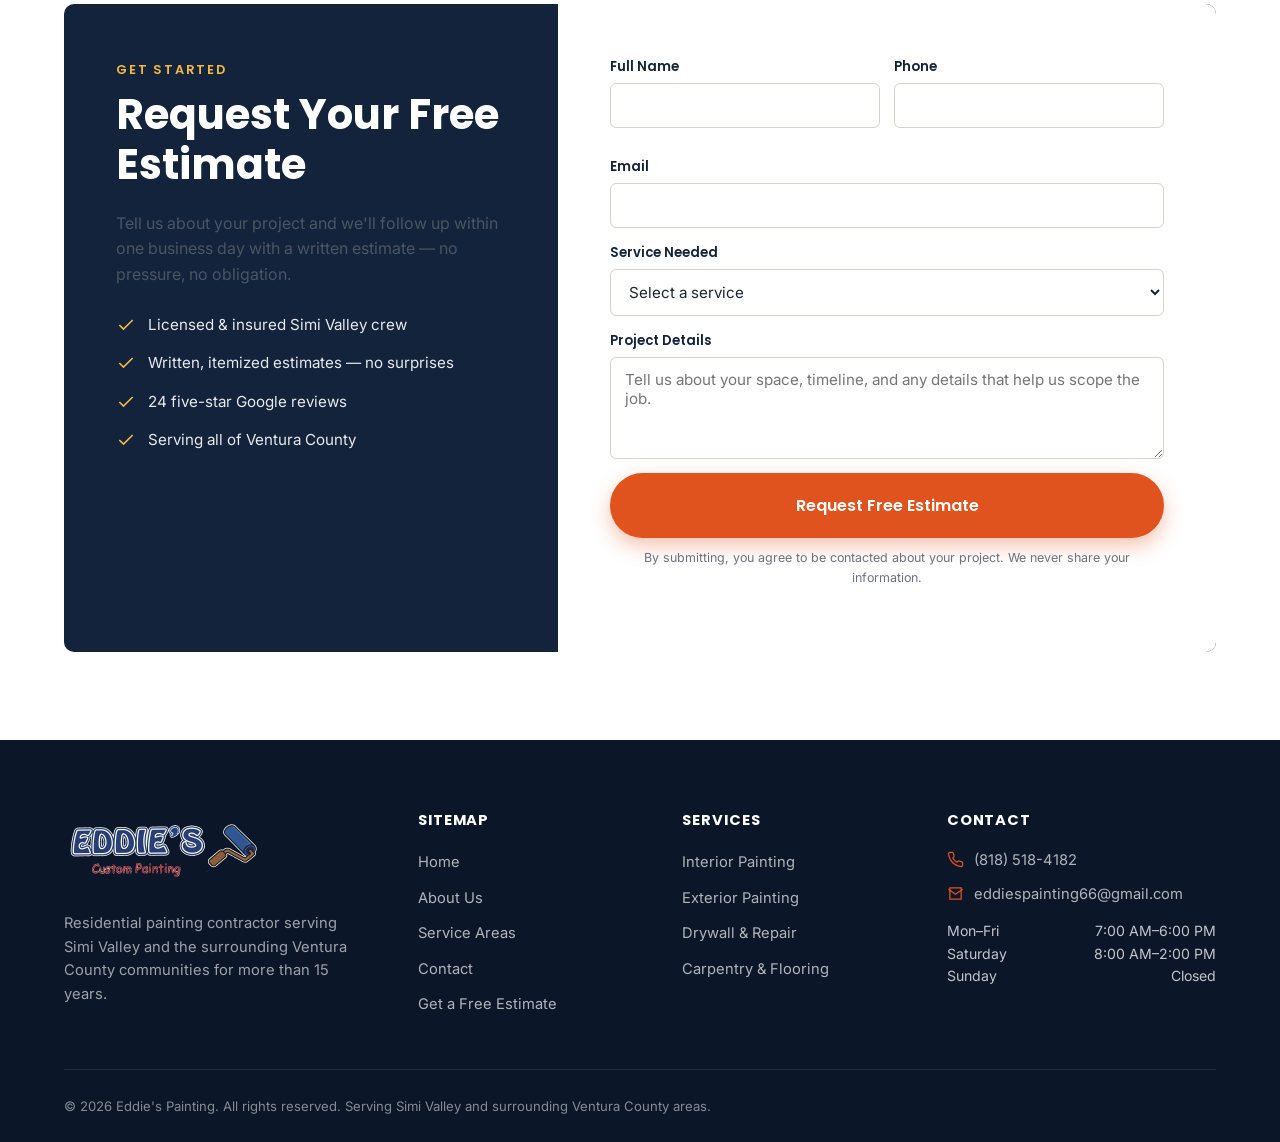
==== commit 7da98a17: "Add files via upload" ====
--- a/index.html
+++ b/index.html
@@ -4,7 +4,7 @@
 <meta charset="UTF-8">
 <meta name="viewport" content="width=device-width, initial-scale=1.0">
 <title>Simi Valley Painting Contractor | Eddie's Painting</title>
-<meta name="description" content="Eddie's Painting is Simi Valley, CA's trusted residential and commercial painting contractor. Interior, exterior, drywall repair & carpentry/flooring across Ventura County. Free estimates.">
+<meta name="description" content="Eddie's Painting is Simi Valley, CA's trusted residential painting contractor. Interior, exterior, drywall repair & carpentry/flooring across Ventura County. Free estimates.">
 <link rel="canonical" href="https://www.eddiespaintingca.com/">
 <link rel="preconnect" href="https://fonts.googleapis.com">
 <link href="https://fonts.googleapis.com/css2?family=Inter:wght@400;500;600;700&family=Poppins:wght@600;700;800&display=swap" rel="stylesheet">
@@ -16,7 +16,7 @@
   "name": "Eddie's Painting",
   "image": "https://www.eddiespaintingca.com/images/hero-exterior-painting.jpg",
   "logo": "https://www.eddiespaintingca.com/images/eddies-logo.png",
-  "description": "Residential and commercial painting contractor serving Simi Valley, CA and surrounding Ventura County communities. Interior painting, exterior painting, drywall repair, and carpentry & flooring repair.",
+  "description": "Residential painting contractor serving Simi Valley, CA and surrounding Ventura County communities. Interior painting, exterior painting, drywall repair, and carpentry & flooring repair.",
   "telephone": "+1-818-518-4182",
   "email": "eddiespainting66@gmail.com",
   "priceRange": "$$",
@@ -197,8 +197,8 @@
 <!-- ===================== HERO ===================== -->
 <section class="hero" style="background-image:url('images/hero-exterior-painting.jpg');">
   <div class="hero-content">
-    <h1>Simi Valley Painting for Homes &amp; Businesses You Can Trust</h1>
-    <p class="hero-sub">Interior, exterior, drywall repair &amp; carpentry &mdash; backed by more than 15 years of local craftsmanship.</p>
+    <h1>Simi Valley Painting for Homes &amp; Businesses You Can Trust.</h1>
+    <p class="hero-sub">Interior, exterior, drywall repair &amp; carpentry backed by more than 15 years of local craftsmanship.</p>
     <div class="hero-ctas">
       <a href="#" class="btn btn-accent btn-lg" data-open-quote="">Get a Free Estimate</a>
       <a href="tel:+18185184182" class="btn btn-outline btn-lg">Call (818) 518-4182</a>
@@ -321,6 +321,10 @@
         <div class="review-meta"><div class="review-avatar">SG</div><div><div class="review-name">SG Pro</div><div class="review-date">Google review</div></div></div>
       </div>
     </div>
+    <div class="scroll-hint">
+      <span>Scroll</span>
+      <svg viewBox="0 0 24 24" fill="none" stroke="currentColor" stroke-width="2.5"><line x1="5" y1="12" x2="19" y2="12"/><polyline points="12 5 19 12 12 19"/></svg>
+    </div>
   </div>
 </section>
 
@@ -337,7 +341,6 @@
       <p>Eddie's Painting has been helping neighbors throughout Simi Valley transform their spaces for more than 15 years. Whether it's a fresh coat of paint inside your home, exterior work to boost curb appeal, or drywall repair and finishing touches, our skilled, licensed, and insured team handles paint, stain, wall texture, wallpaper removal, carpentry fixes, and flooring repairs &mdash; no job too big or too small.</p>
       <p>We're always here to answer questions or offer advice before you commit to a project. Call or text for a free estimate and let's make your next job easy and stress-free.</p>
       <div class="about-stats">
-        <div><span class="num">24</span><span class="lbl">5-Star Google Reviews</span></div>
         <div><span class="num">5</span><span class="lbl">Communities Served</span></div>
         <div><span class="num">15+</span><span class="lbl">Years in Business</span></div>
       </div>
@@ -352,10 +355,6 @@
       <span class="eyebrow" style="color:var(--gold)">Where We Work</span>
       <h2 style="color:var(--white)">Serving Simi Valley &amp; Surrounding Ventura County Areas</h2>
       <p style="color:rgba(255,255,255,.85)">Eddie's Painting is based in Simi Valley and works throughout the surrounding communities.</p>
-    </div>
-    <div class="areas-primary" style="background:rgba(255,255,255,.06); border-color:rgba(255,255,255,.15);">
-      <svg viewBox="0 0 24 24" fill="none" stroke="var(--white)" stroke-width="1.8"><path d="M21 10c0 7-9 13-9 13s-9-6-9-13a9 9 0 0 1 18 0z"/><circle cx="12" cy="10" r="3"/></svg>
-      <div><strong style="color:var(--white)">Simi Valley, CA</strong><span style="color:rgba(255,255,255,.75)">Our home base &mdash; and where most of our jobs are on any given week.</span></div>
     </div>
     <div class="areas-grid">
       <a class="area-chip" href="service-areas.html#moorpark"><svg viewBox="0 0 24 24" fill="none" stroke="currentColor" stroke-width="2"><path d="M3 12l9-9 9 9M5 10v10h14V10"/></svg><span>Moorpark</span></a>
@@ -421,7 +420,7 @@
         <a href="index.html" class="brand">
           <img class="brand-icon brand-logo-img" src="images/eddies-logo.png" alt="Eddie's Painting logo">
         </a>
-        <p>Residential and commercial painting contractor serving Simi Valley and the surrounding Ventura County communities for more than 15 years.</p>
+        <p>Residential painting contractor serving Simi Valley and the surrounding Ventura County communities for more than 15 years.</p>
       </div>
       <div>
         <h4>Sitemap</h4>
--- a/css/style.css
+++ b/css/style.css
@@ -353,6 +353,10 @@
   max-width: 640px;
   margin-bottom: 1.8rem;
 }
+@media (min-width: 641px) {
+  .hero-content h1 { font-size: 2rem; max-width: 340px; }
+  .hero-sub { font-size: 1rem; max-width: 300px; }
+}
 .hero-ctas { display: flex; gap: 14px; flex-wrap: wrap; margin-bottom: 2rem; }
 .hero-badges { display: flex; gap: 12px; flex-wrap: wrap; }
 .badge-pill {
@@ -457,6 +461,18 @@
   transition: background .2s ease;
 }
 .review-controls button:hover { background: rgba(255,255,255,.15); }
+.scroll-hint {
+  display: flex;
+  align-items: center;
+  justify-content: flex-end;
+  gap: 6px;
+  margin-top: 14px;
+  color: var(--gold);
+  font-size: .85rem;
+  font-weight: 600;
+  font-family: var(--font-head);
+}
+.scroll-hint svg { width: 16px; height: 16px; }
 
 /* ==========================================================================
    Services grid
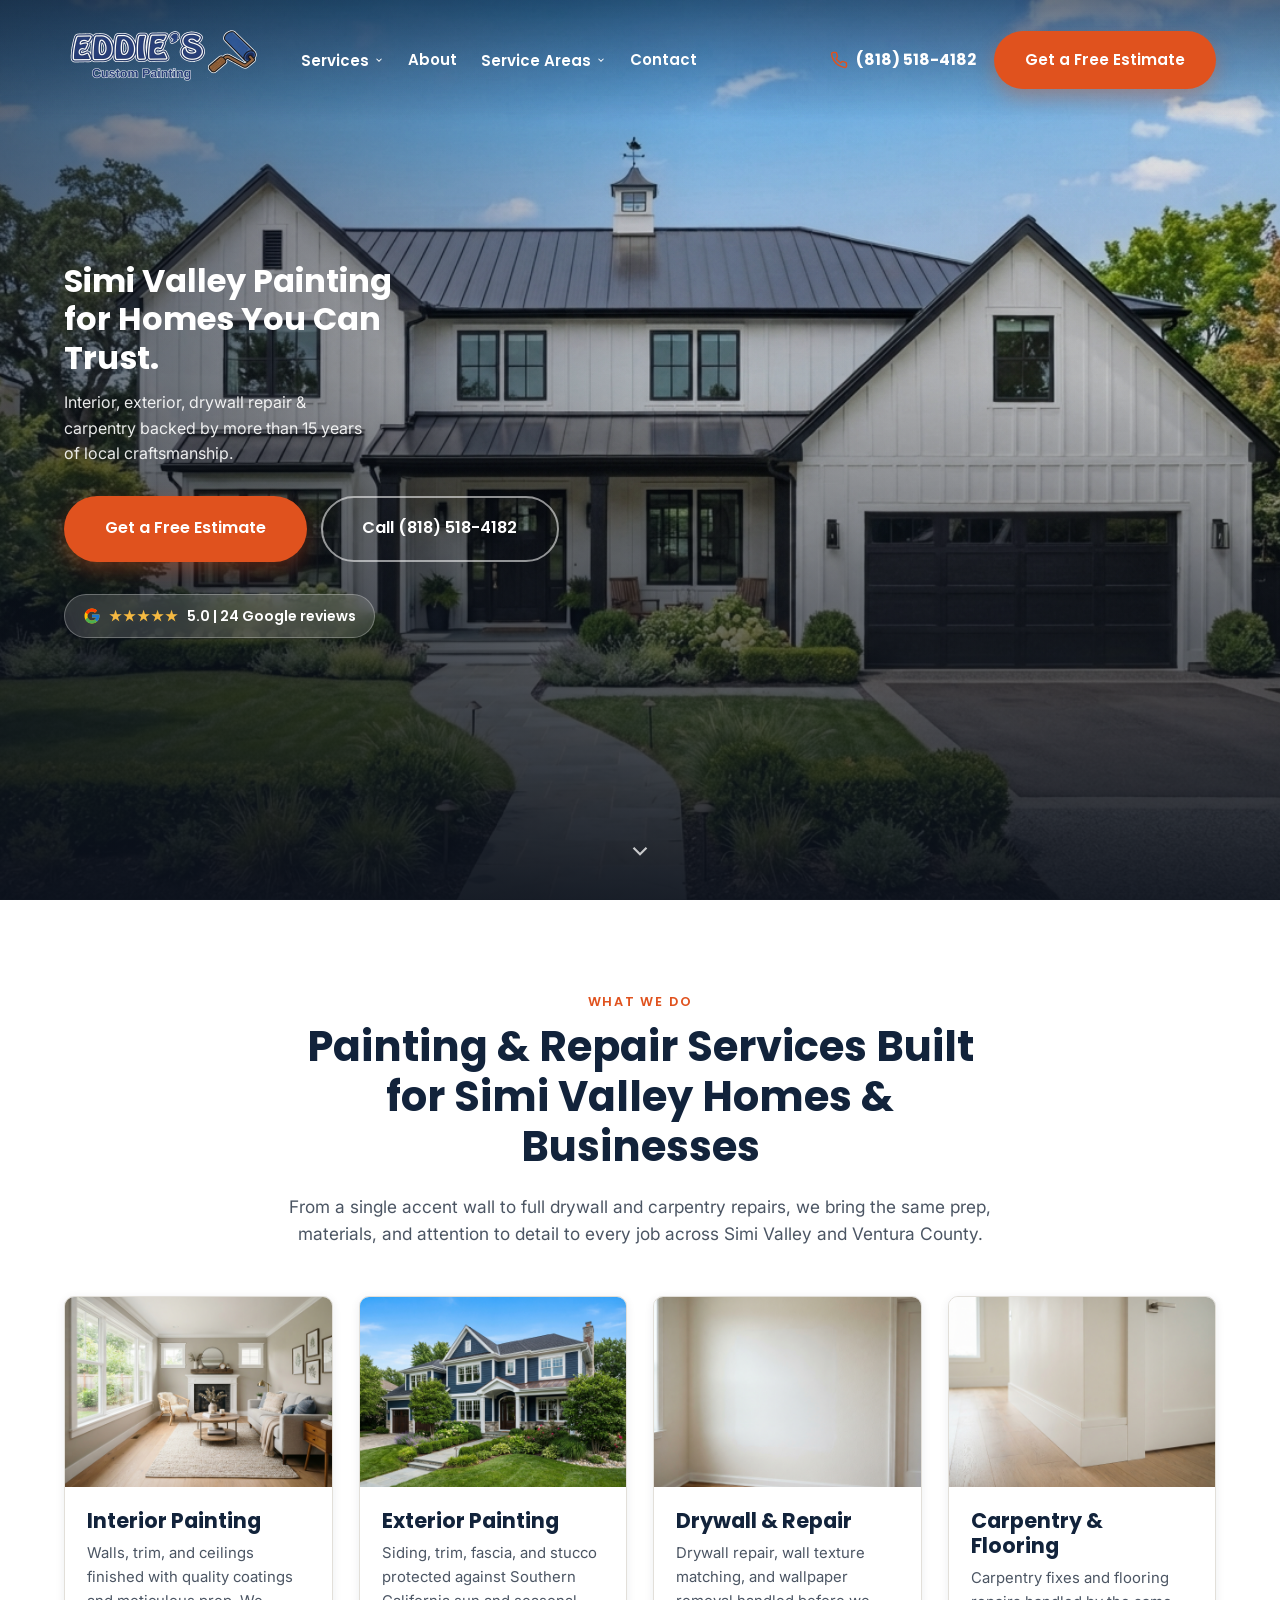
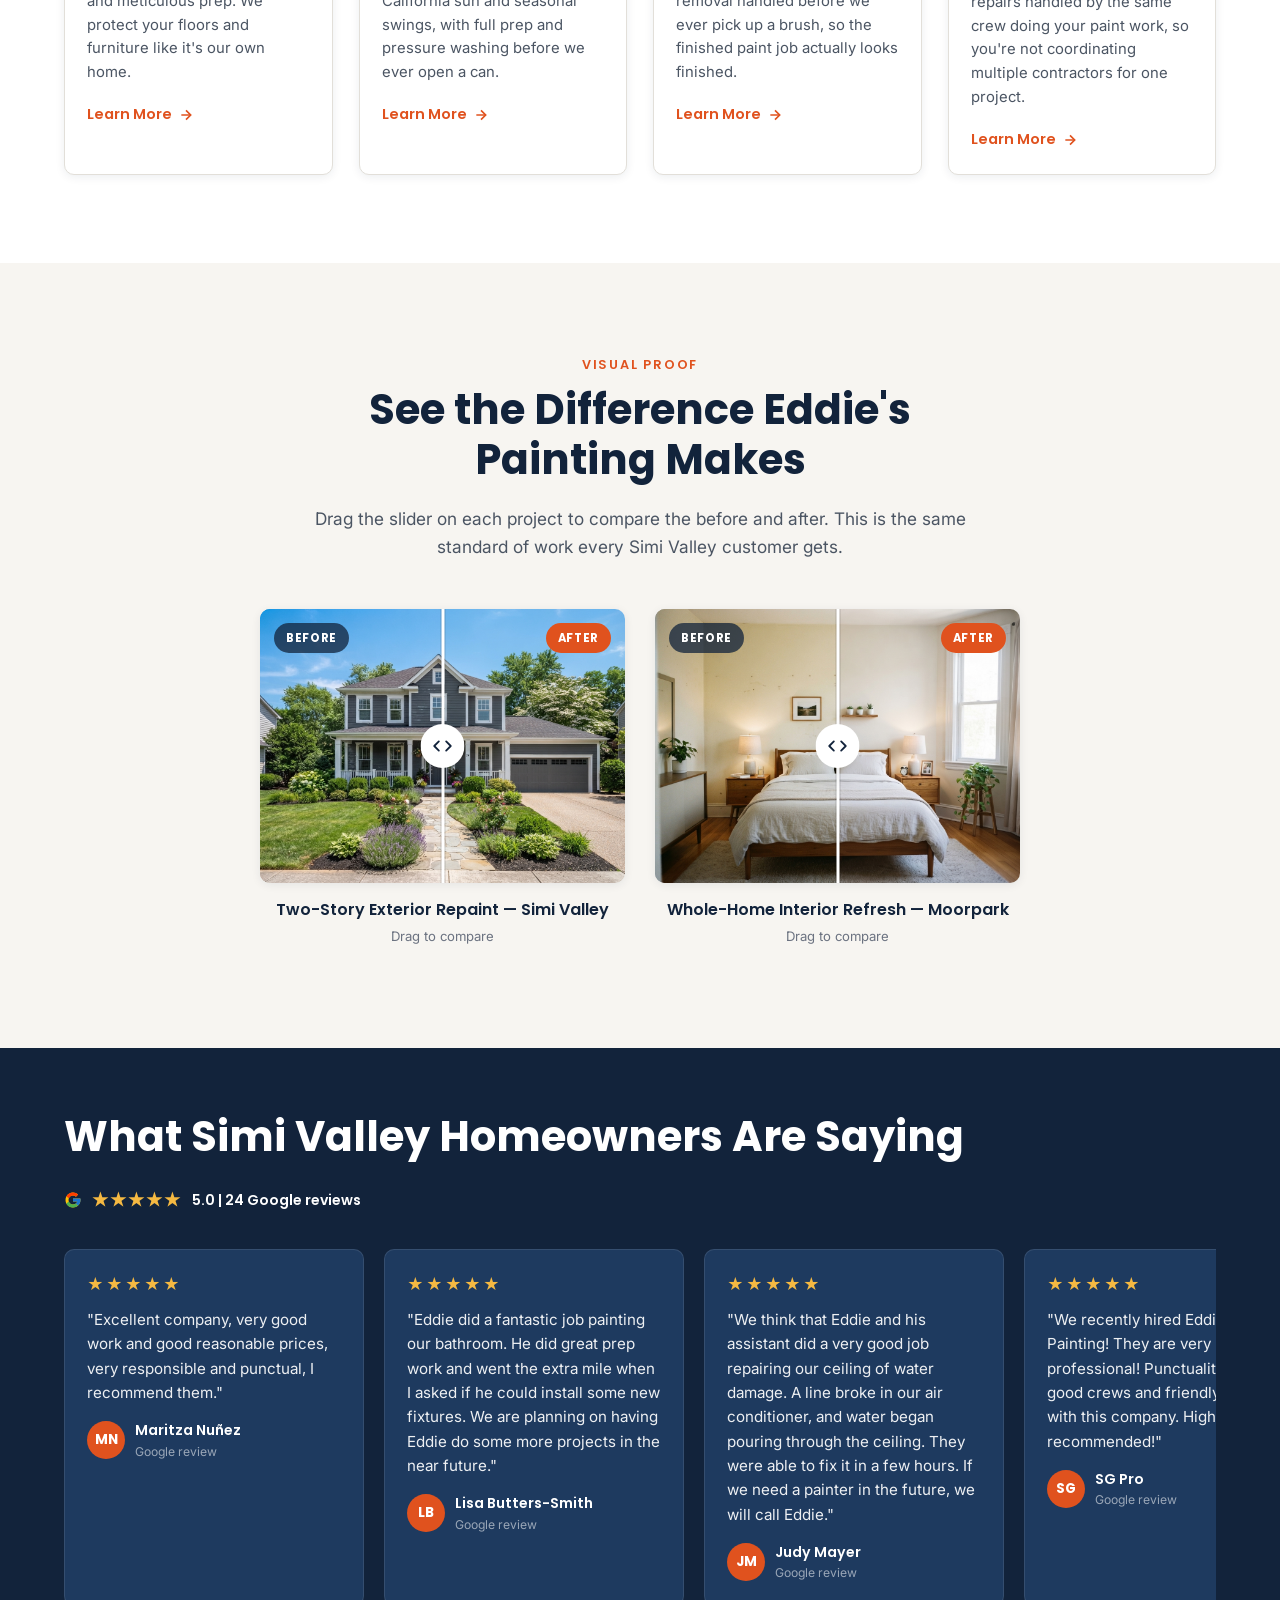
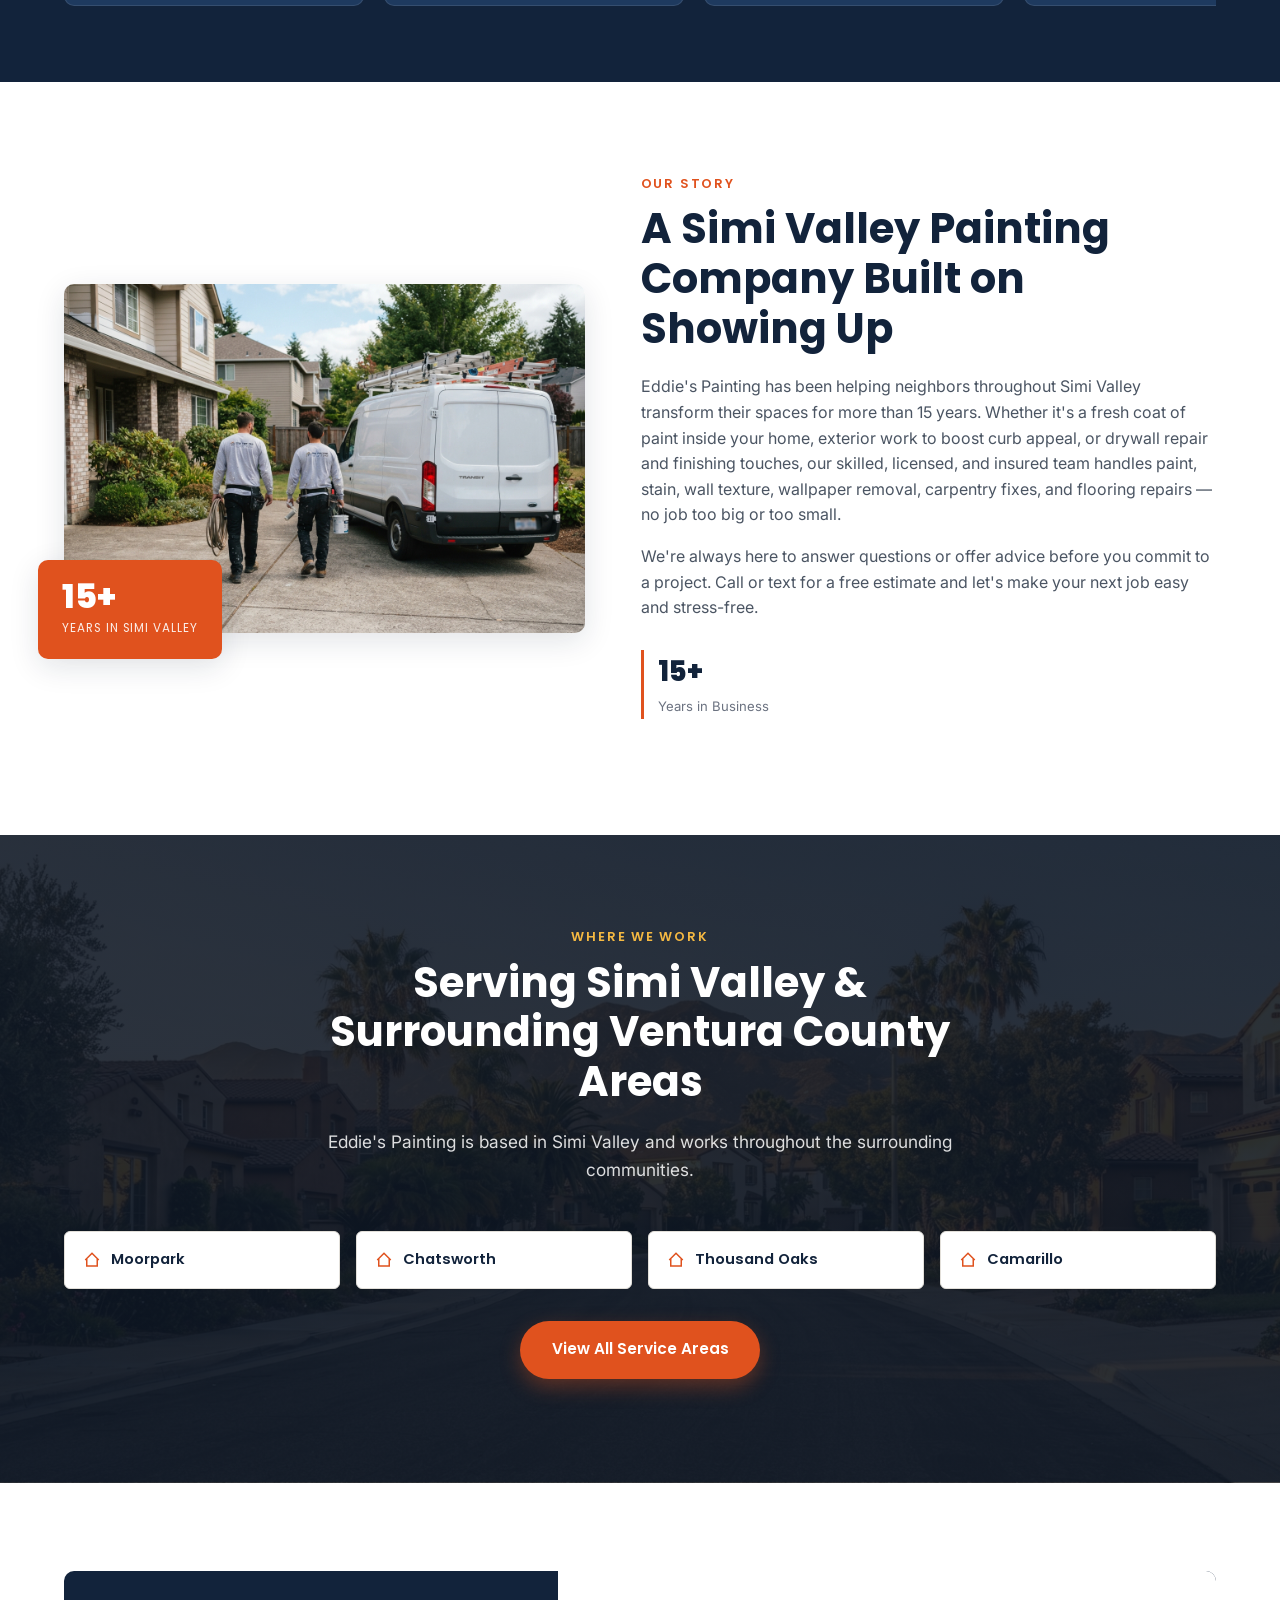
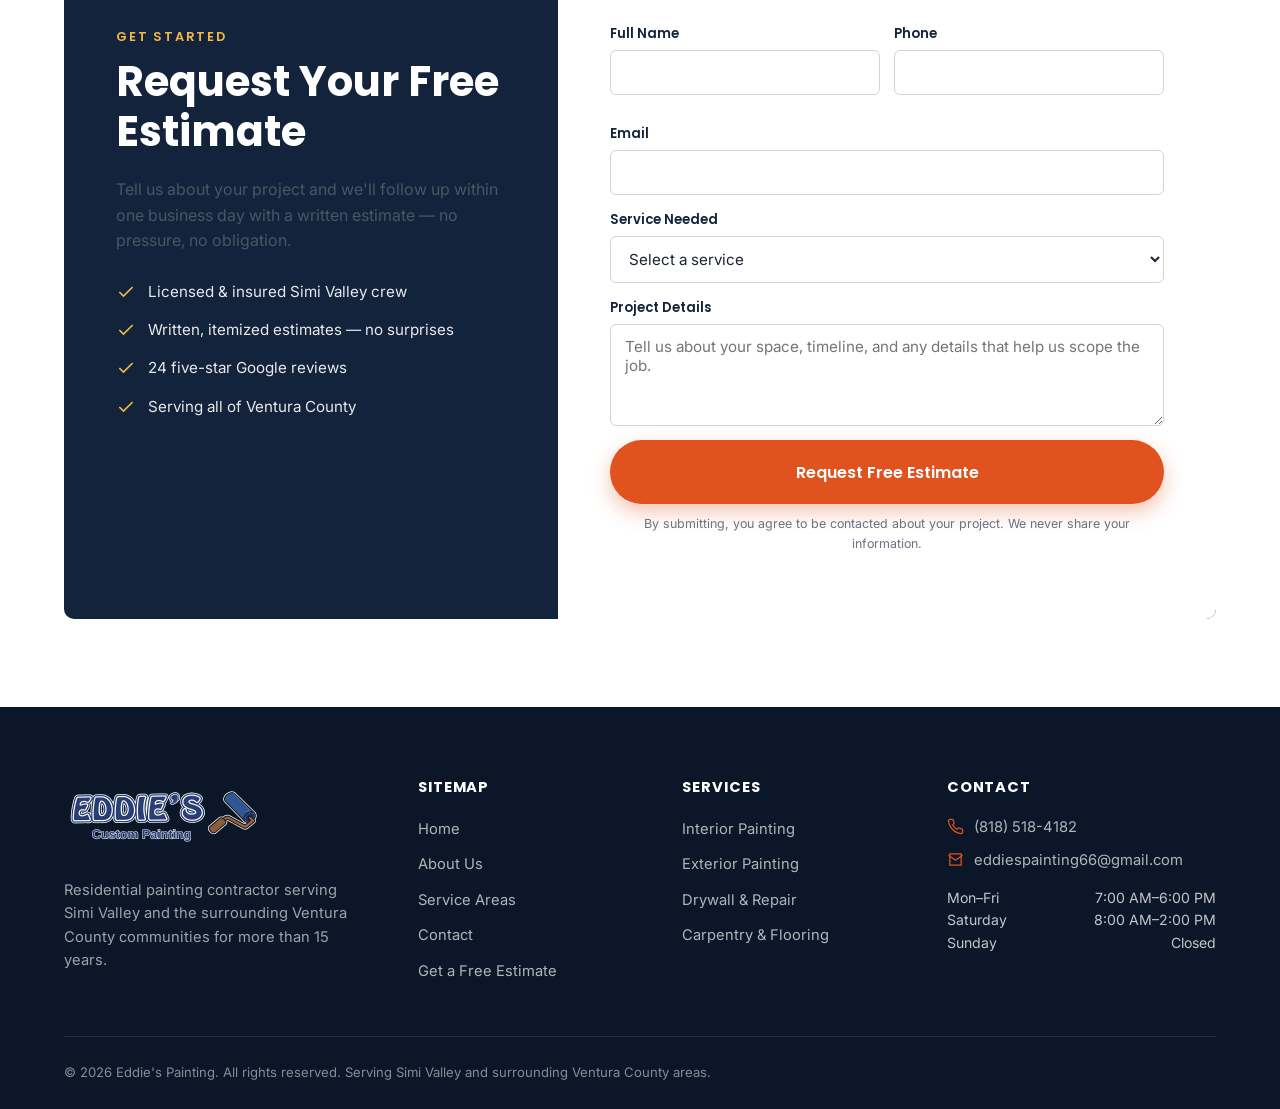
==== commit 61d04798: "Add files via upload" ====
--- a/index.html
+++ b/index.html
@@ -197,7 +197,7 @@
 <!-- ===================== HERO ===================== -->
 <section class="hero" style="background-image:url('images/hero-exterior-painting.jpg');">
   <div class="hero-content">
-    <h1>Simi Valley Painting for Homes &amp; Businesses You Can Trust.</h1>
+    <h1>Simi Valley Painting for Homes You Can Trust.</h1>
     <p class="hero-sub">Interior, exterior, drywall repair &amp; carpentry backed by more than 15 years of local craftsmanship.</p>
     <div class="hero-ctas">
       <a href="#" class="btn btn-accent btn-lg" data-open-quote="">Get a Free Estimate</a>
@@ -265,7 +265,7 @@
       <h2>See the Difference Eddie's Painting Makes</h2>
       <p>Drag the slider on each project to compare the before and after. This is the same standard of work every Simi Valley customer gets.</p>
     </div>
-    <div class="gallery-grid" style="grid-template-columns:repeat(2,1fr); max-width:760px; margin:0 auto;">
+    <div class="gallery-grid gallery-grid-2col">
       <figure>
         <div class="ba-slider">
           <img class="ba-after" src="images/gallery-exterior-after.jpg" alt="Simi Valley home exterior after professional repaint by Eddie's Painting">
@@ -341,7 +341,6 @@
       <p>Eddie's Painting has been helping neighbors throughout Simi Valley transform their spaces for more than 15 years. Whether it's a fresh coat of paint inside your home, exterior work to boost curb appeal, or drywall repair and finishing touches, our skilled, licensed, and insured team handles paint, stain, wall texture, wallpaper removal, carpentry fixes, and flooring repairs &mdash; no job too big or too small.</p>
       <p>We're always here to answer questions or offer advice before you commit to a project. Call or text for a free estimate and let's make your next job easy and stress-free.</p>
       <div class="about-stats">
-        <div><span class="num">5</span><span class="lbl">Communities Served</span></div>
         <div><span class="num">15+</span><span class="lbl">Years in Business</span></div>
       </div>
     </div>
--- a/css/style.css
+++ b/css/style.css
@@ -354,9 +354,12 @@
   margin-bottom: 1.8rem;
 }
 @media (min-width: 641px) {
+  .hero { align-items: center; }
+  .hero-content { padding-bottom: 0; }
   .hero-content h1 { font-size: 2rem; max-width: 340px; }
   .hero-sub { font-size: 1rem; max-width: 300px; }
 }
+
 .hero-ctas { display: flex; gap: 14px; flex-wrap: wrap; margin-bottom: 2rem; }
 .hero-badges { display: flex; gap: 12px; flex-wrap: wrap; }
 .badge-pill {
@@ -501,6 +504,8 @@
    Before / After gallery
    ========================================================================== */
 .gallery-grid { display: grid; grid-template-columns: repeat(3, 1fr); gap: 30px; }
+.gallery-grid figure { margin: 0; }
+@media (min-width: 1025px) { .gallery-grid-2col { grid-template-columns: repeat(2, 1fr); max-width: 760px; margin: 0 auto; } }
 .ba-slider {
   position: relative;
   border-radius: var(--radius);
@@ -803,3 +808,7 @@
 }
 .drawer-backdrop.open { opacity: 1; visibility: visible; }
 body.no-scroll { overflow: hidden; }
+
+@media (min-width: 641px) {
+  .scroll-hint { display: none; }
+}
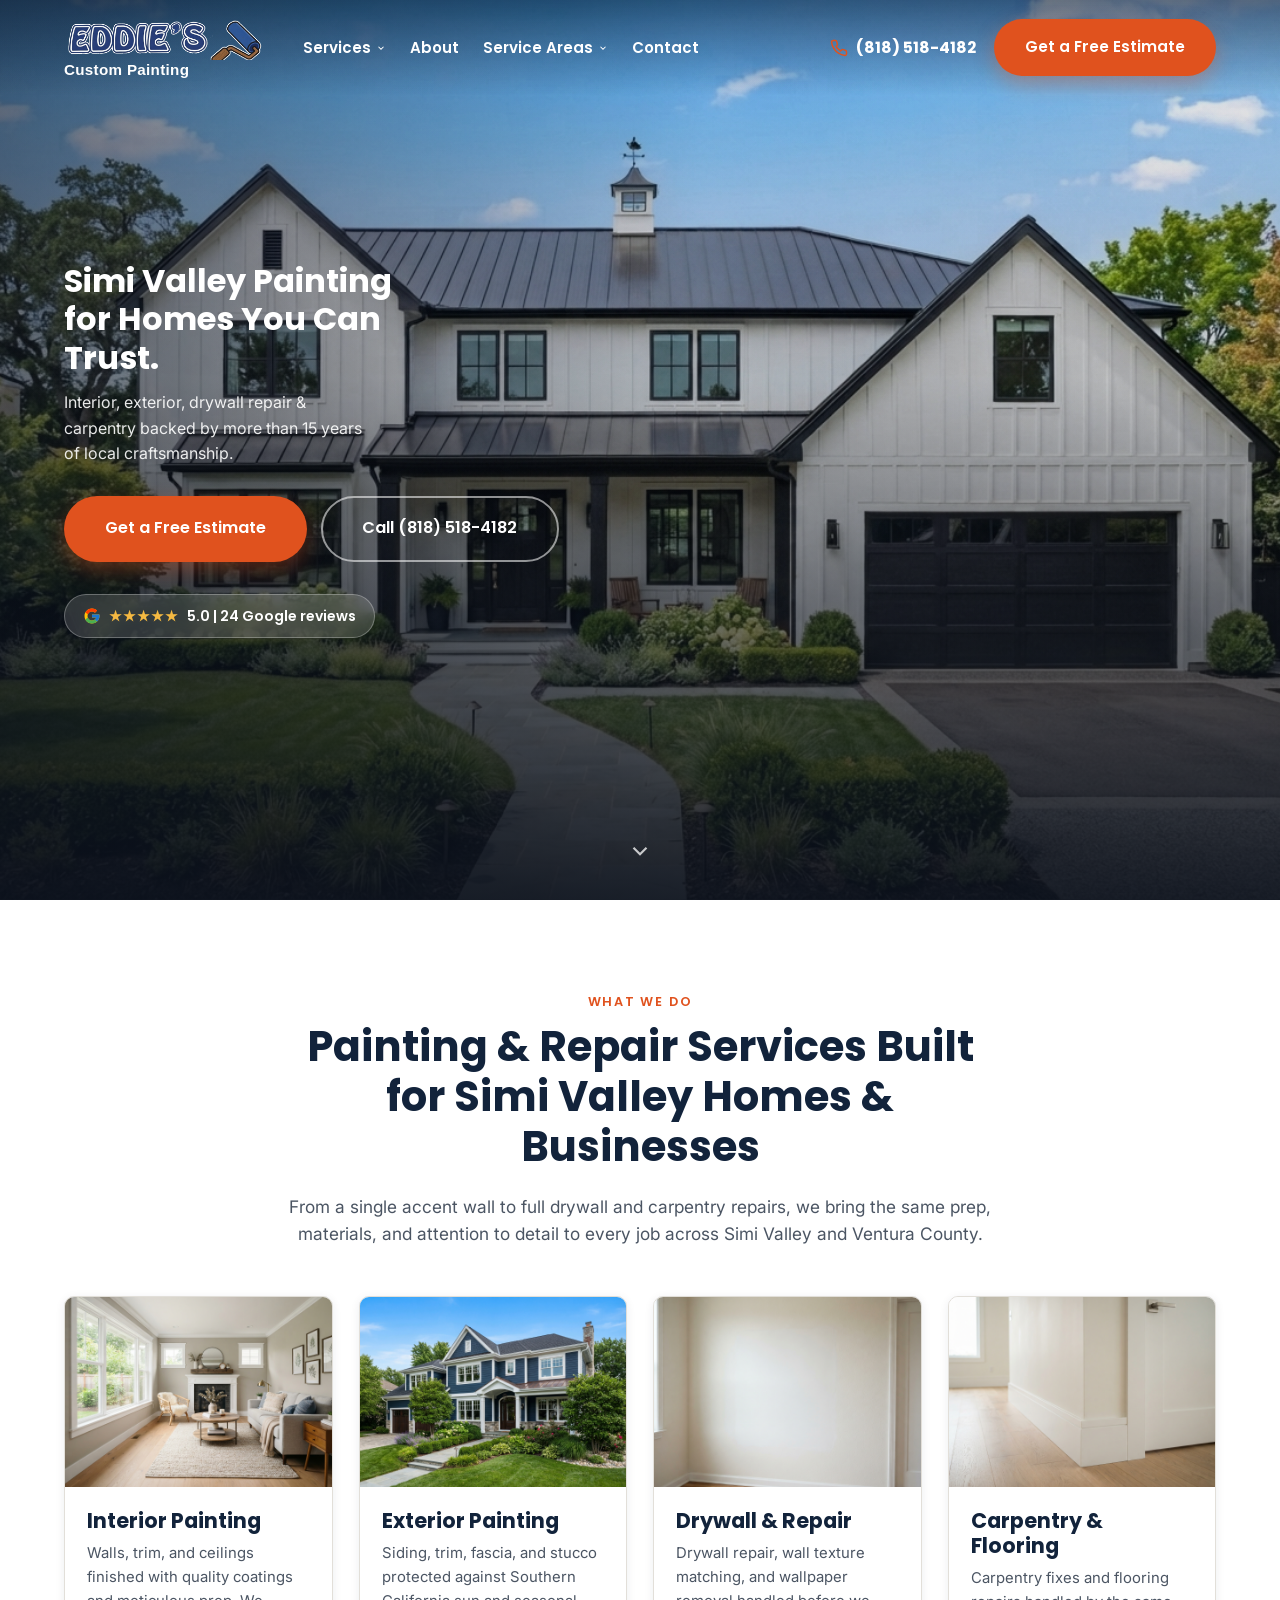
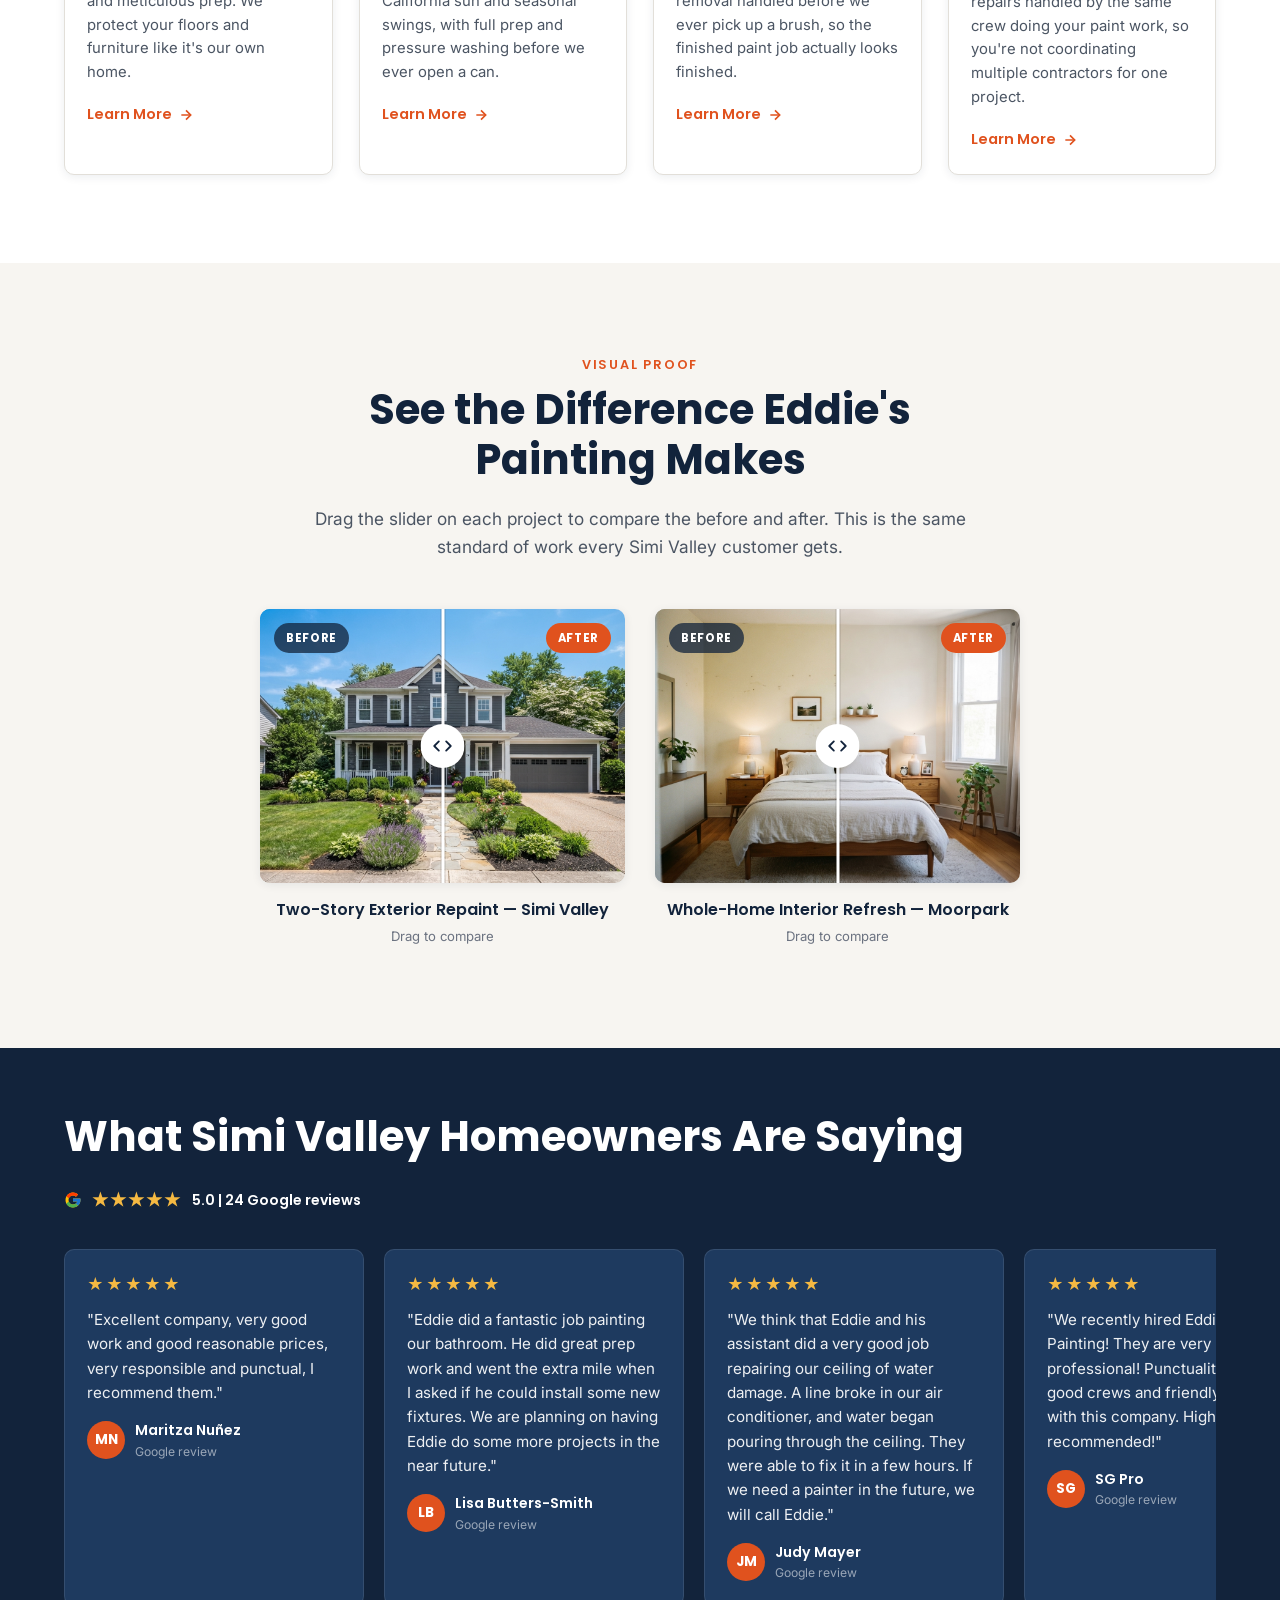
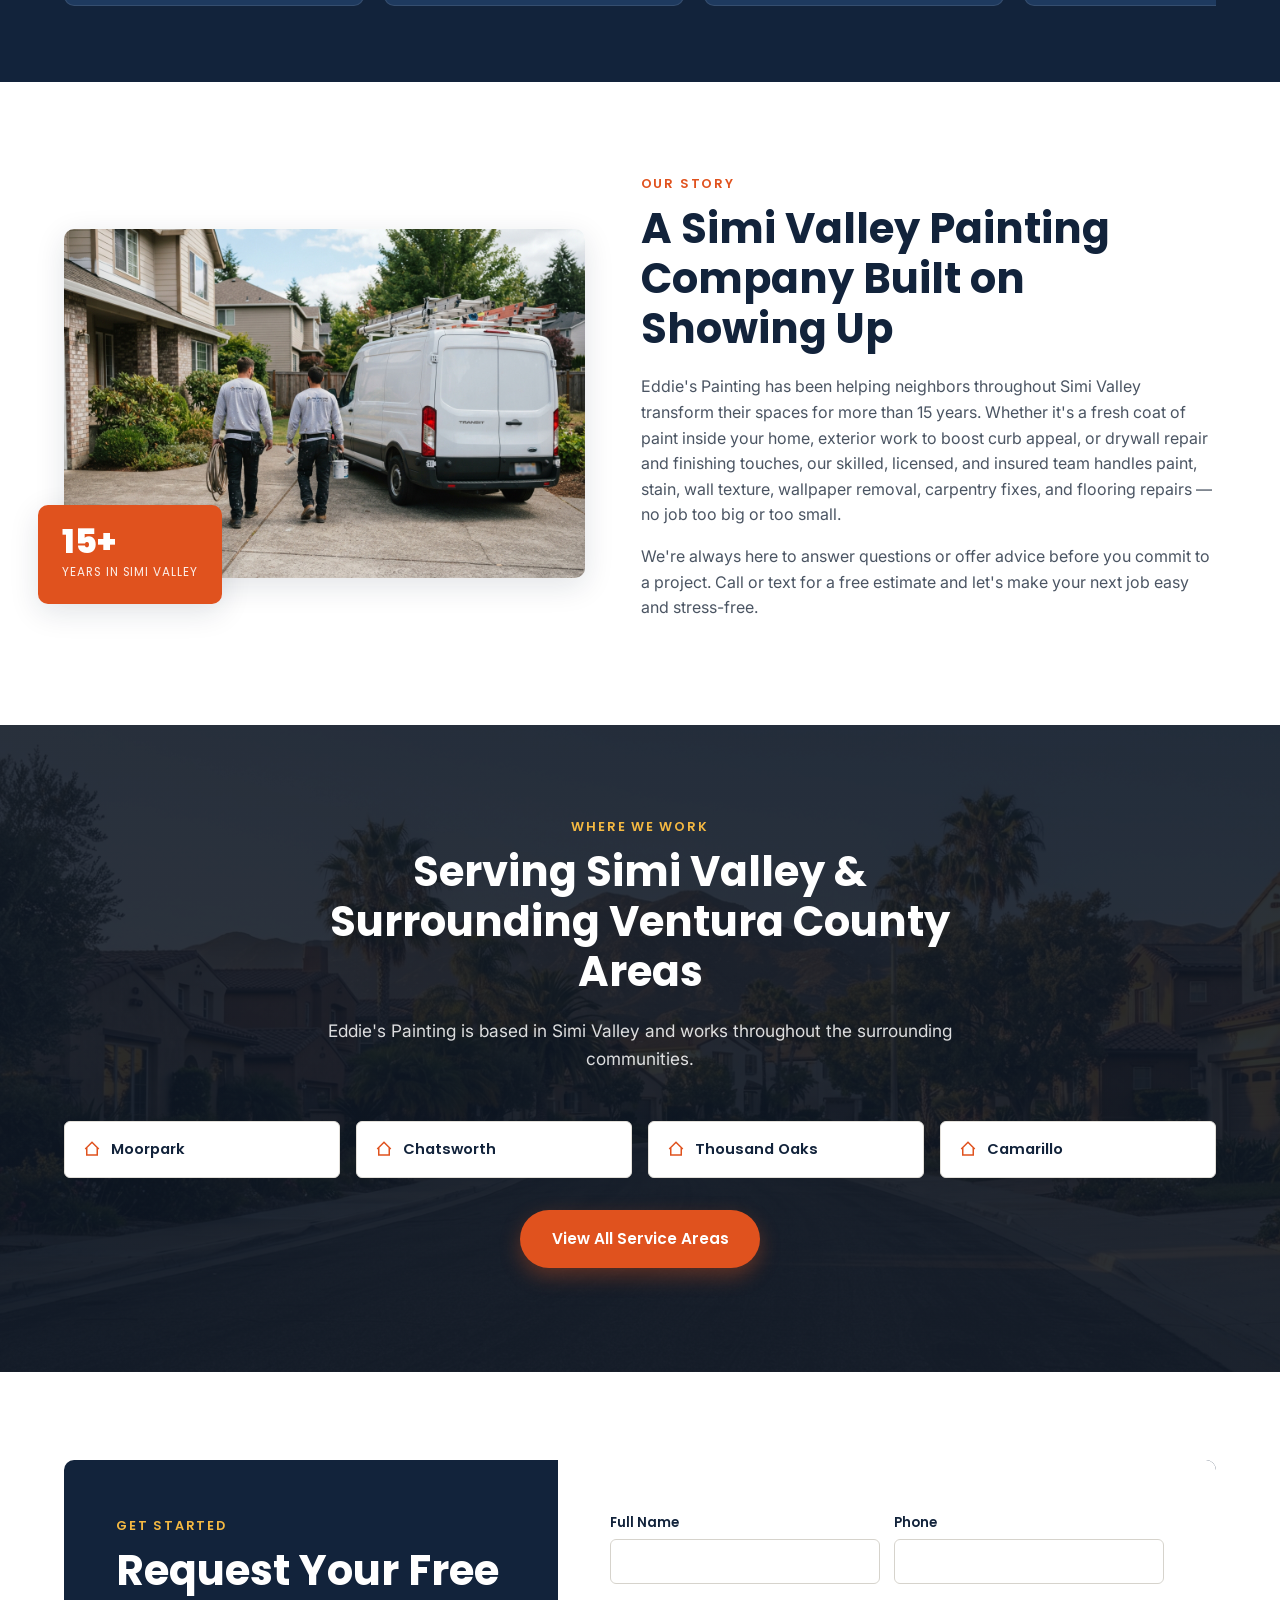
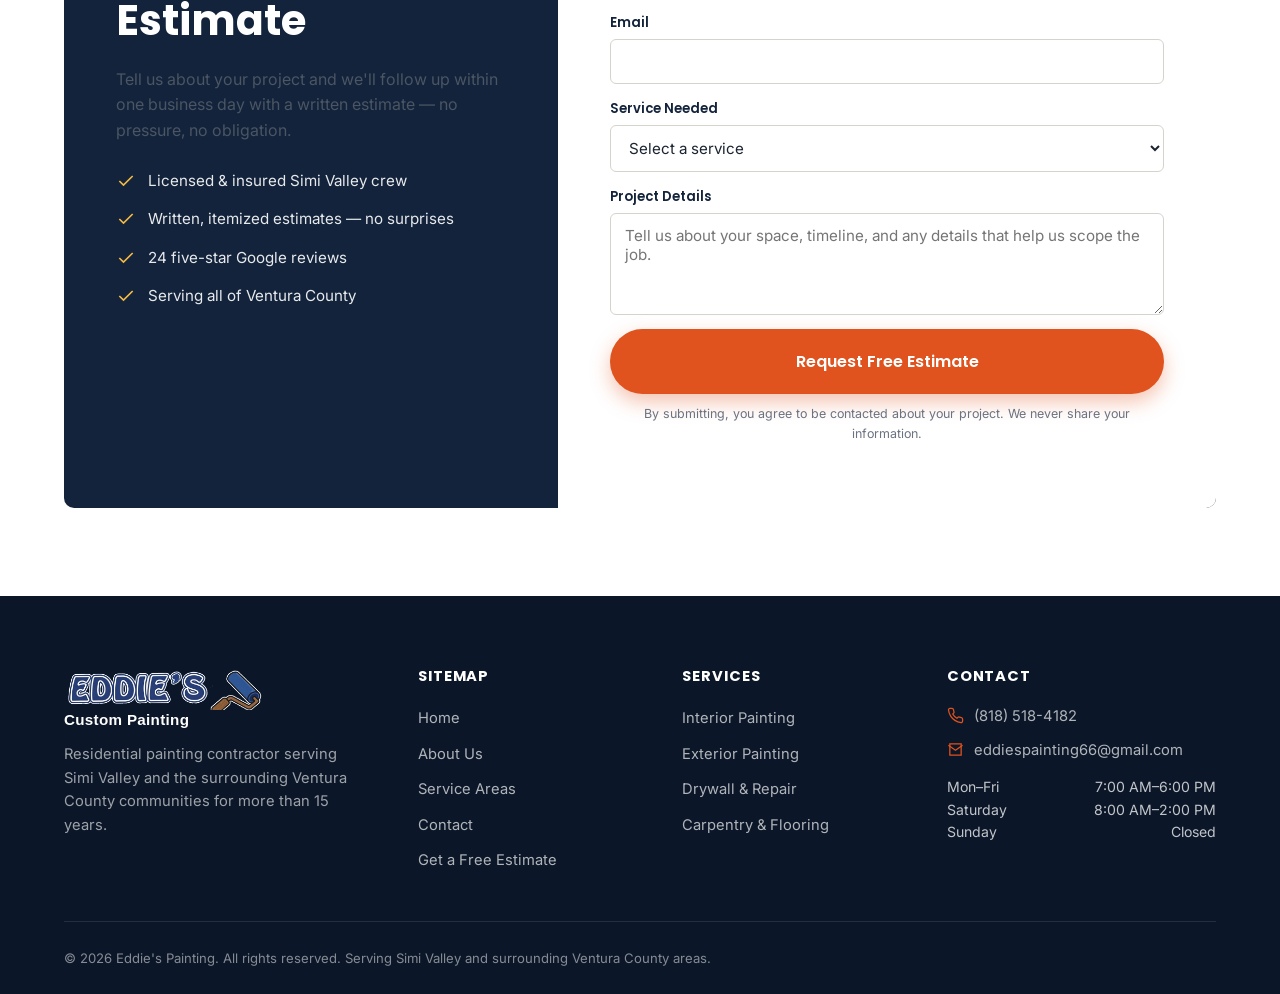
==== commit 399b558b: "Add files via upload" ====
--- a/index.html
+++ b/index.html
@@ -97,6 +97,7 @@
   <div class="container nav-inner">
     <a href="index.html" class="brand" aria-label="Eddie's Painting home">
       <img class="brand-icon brand-logo-img" src="images/eddies-logo.png" alt="Eddie's Painting logo">
+      <span class="brand-tagline">Custom Painting</span>
     </a>
 
     <nav aria-label="Primary">
@@ -340,10 +341,7 @@
       <h2>A Simi Valley Painting Company Built on Showing Up</h2>
       <p>Eddie's Painting has been helping neighbors throughout Simi Valley transform their spaces for more than 15 years. Whether it's a fresh coat of paint inside your home, exterior work to boost curb appeal, or drywall repair and finishing touches, our skilled, licensed, and insured team handles paint, stain, wall texture, wallpaper removal, carpentry fixes, and flooring repairs &mdash; no job too big or too small.</p>
       <p>We're always here to answer questions or offer advice before you commit to a project. Call or text for a free estimate and let's make your next job easy and stress-free.</p>
-      <div class="about-stats">
-        <div><span class="num">15+</span><span class="lbl">Years in Business</span></div>
-      </div>
-    </div>
+      </div>
   </div>
 </section>
 
@@ -418,6 +416,7 @@
       <div class="footer-brand">
         <a href="index.html" class="brand">
           <img class="brand-icon brand-logo-img" src="images/eddies-logo.png" alt="Eddie's Painting logo">
+      <span class="brand-tagline">Custom Painting</span>
         </a>
         <p>Residential painting contractor serving Simi Valley and the surrounding Ventura County communities for more than 15 years.</p>
       </div>
--- a/css/style.css
+++ b/css/style.css
@@ -161,13 +161,25 @@
 /* Logo */
 .brand {
   display: flex;
-  align-items: center;
-  gap: 14px;
+  flex-direction: column;
+  align-items: flex-start;
+  gap: 2px;
 }
 .brand-icon { width: 64px; height: 64px; flex-shrink: 0; }
-.brand-logo-img { width: auto; height: 84px; max-width: none; object-fit: contain; flex-shrink: 0; }
-@media (max-width: 900px) { img.brand-logo-img { height: 68px; width: auto; } }
-@media (max-width: 640px) { img.brand-logo-img { height: 80px; width: auto; } }
+.brand-logo-img { width: auto; height: 42px; max-width: none; object-fit: contain; flex-shrink: 0; }
+@media (max-width: 900px) { img.brand-logo-img { height: 34px; width: auto; } }
+@media (max-width: 640px) { img.brand-logo-img { height: 40px; width: auto; } }
+.brand-tagline {
+  font-family: 'Arial', 'Helvetica', sans-serif;
+  font-weight: 700;
+  font-size: .95rem;
+  letter-spacing: .02em;
+  color: var(--white);
+  line-height: 1;
+}
+.site-header.is-solid .brand-tagline,
+.site-header.nav-solid .brand-tagline { color: var(--navy); }
+@media (max-width: 640px) { .brand-tagline { font-size: .8rem; } }
 .brand-icon .drip { fill: var(--accent); }
 .brand-icon .brush-body { fill: var(--accent); }
 .brand-icon .brush-outline { stroke: var(--white); }
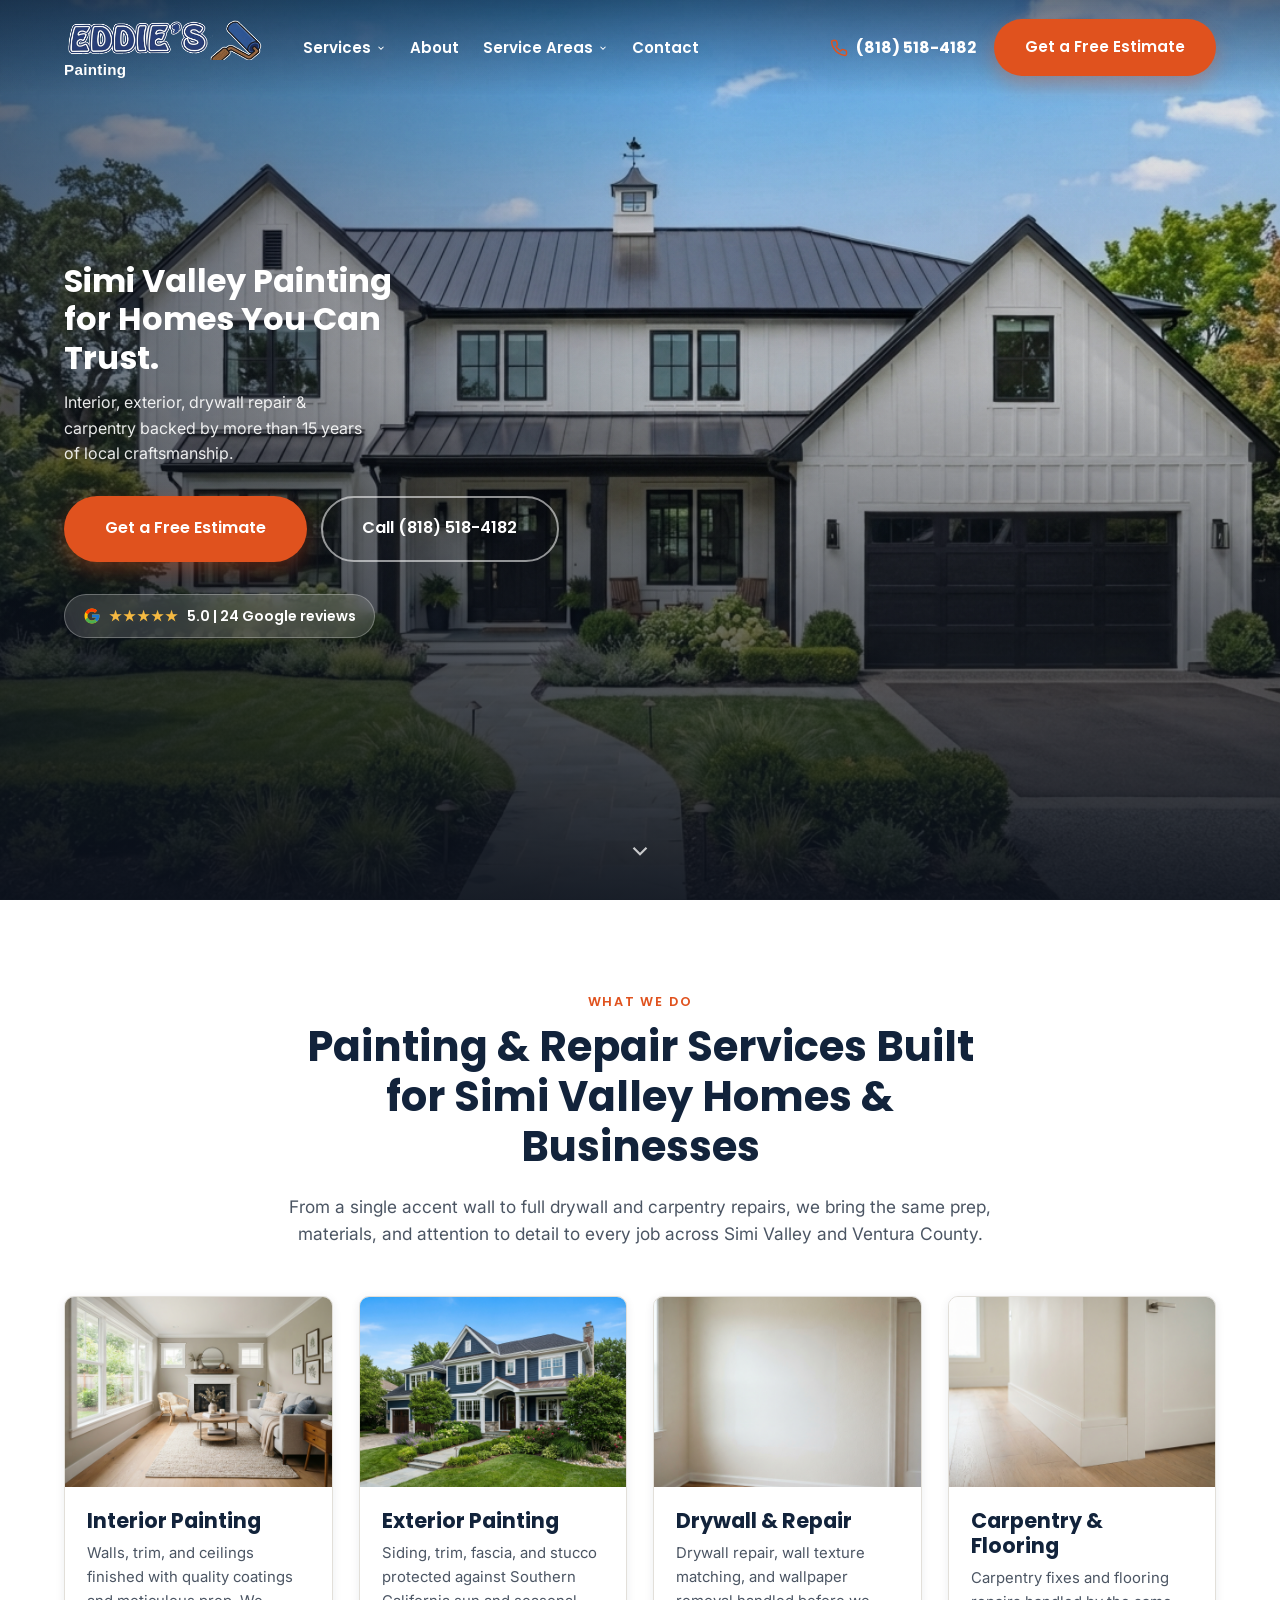
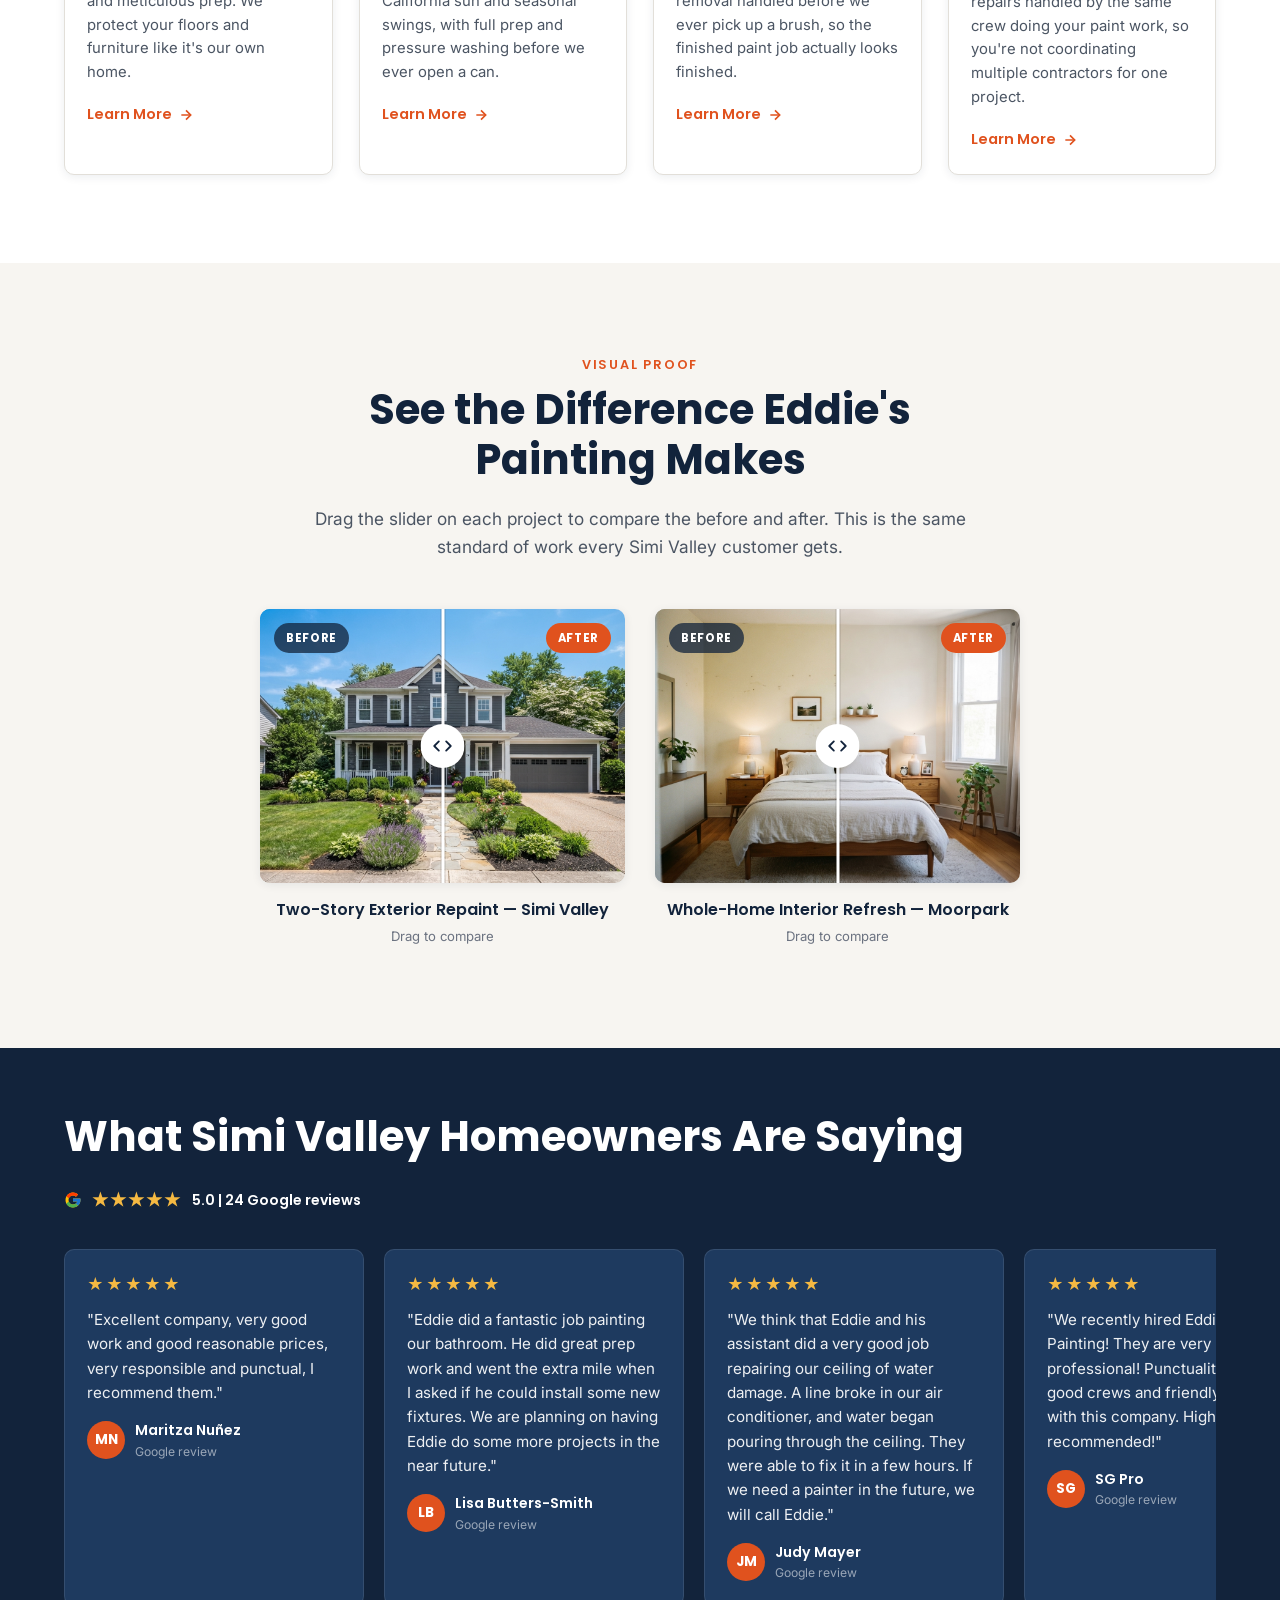
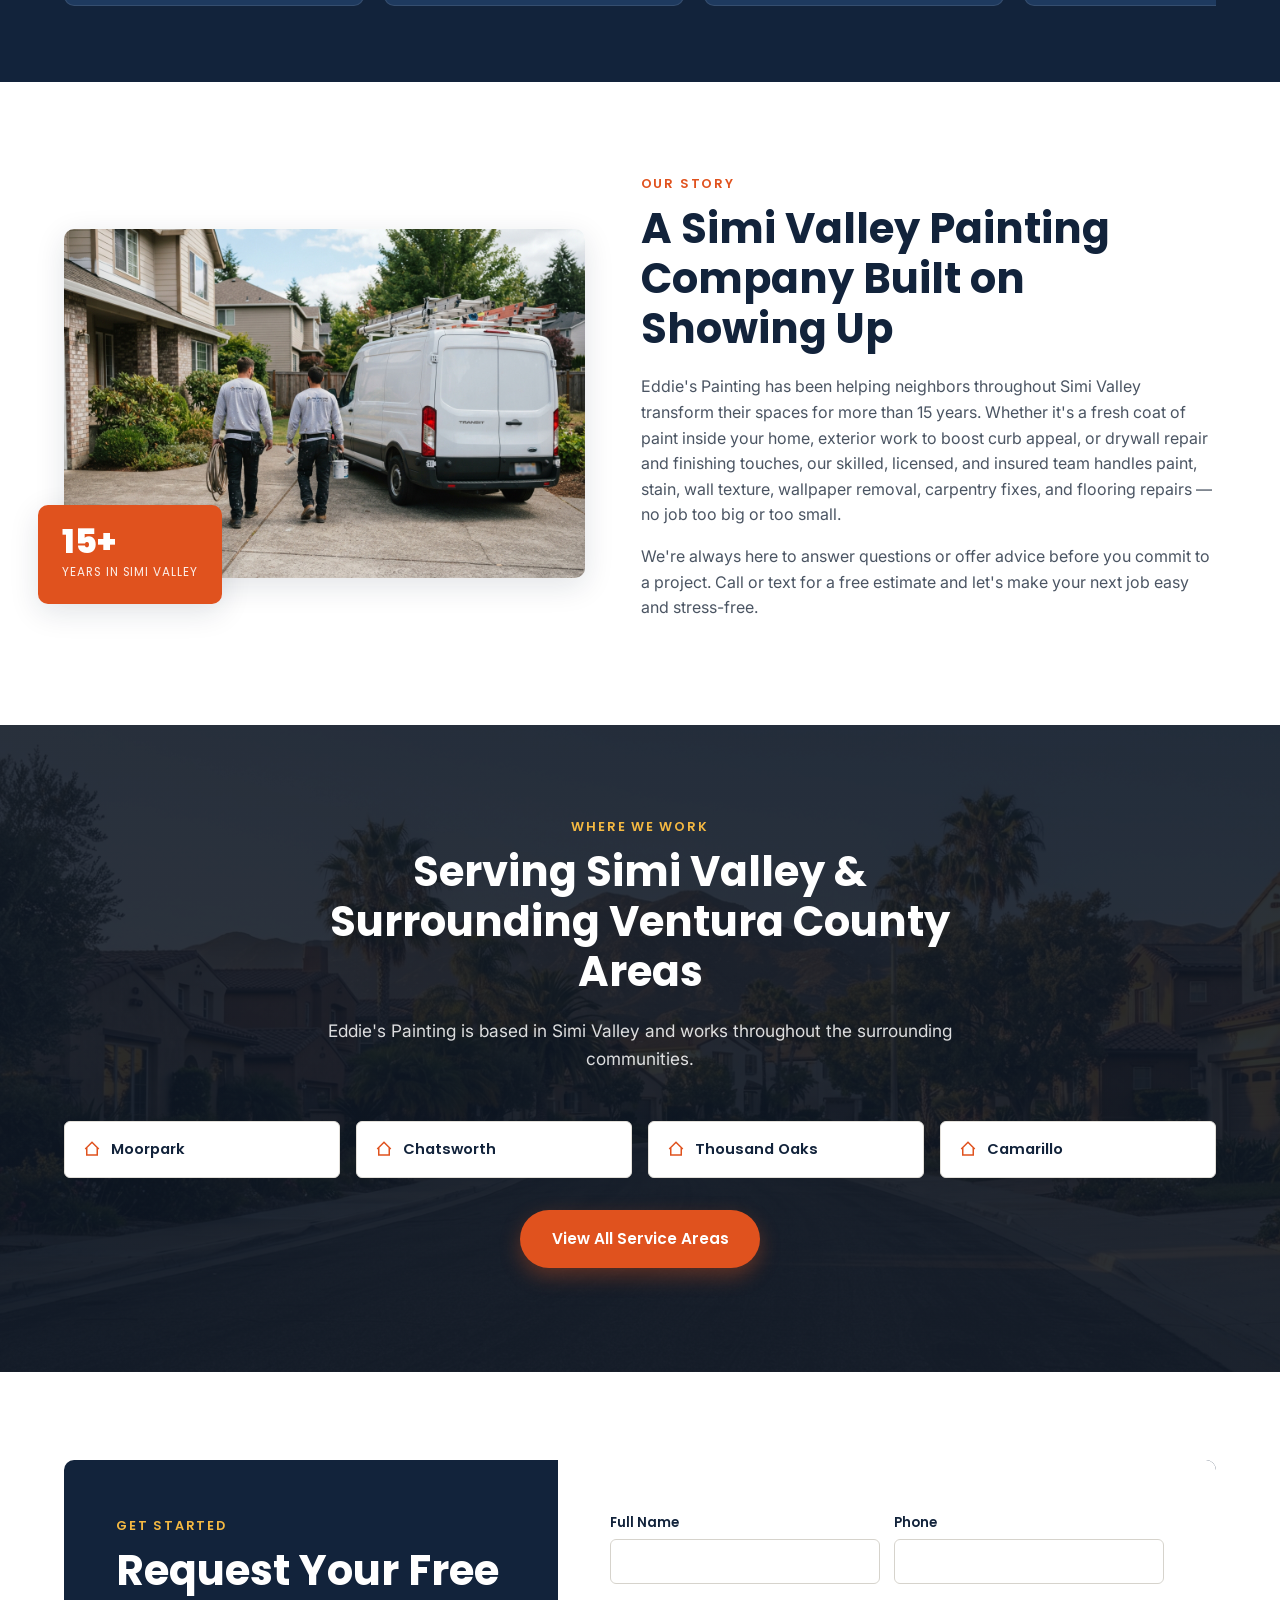
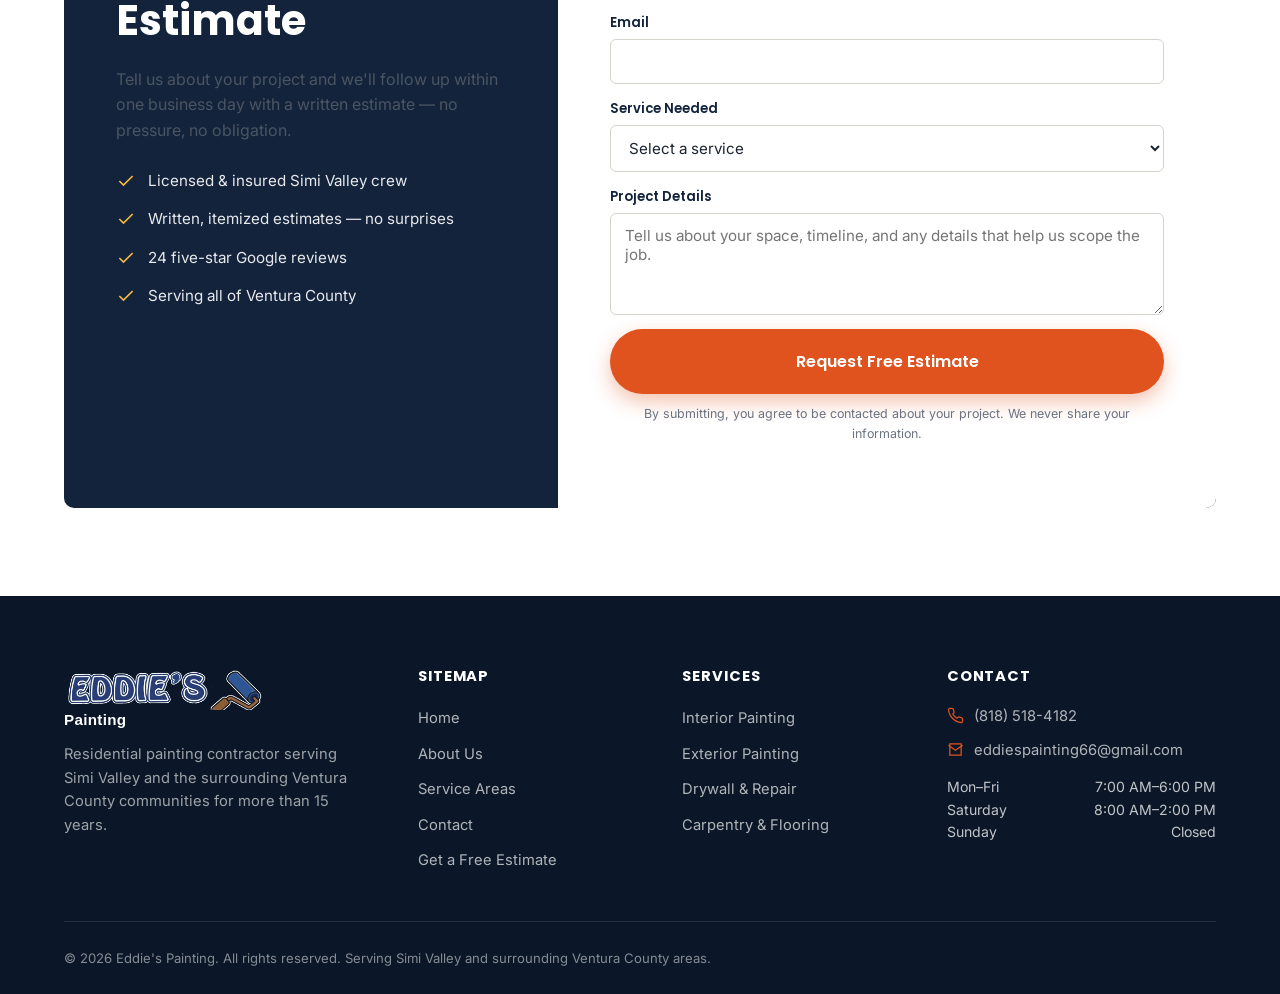
==== commit 6f8bb215: "Add files via upload" ====
--- a/index.html
+++ b/index.html
@@ -97,7 +97,7 @@
   <div class="container nav-inner">
     <a href="index.html" class="brand" aria-label="Eddie's Painting home">
       <img class="brand-icon brand-logo-img" src="images/eddies-logo.png" alt="Eddie's Painting logo">
-      <span class="brand-tagline">Custom Painting</span>
+      <span class="brand-tagline">Painting</span>
     </a>
 
     <nav aria-label="Primary">
@@ -416,7 +416,7 @@
       <div class="footer-brand">
         <a href="index.html" class="brand">
           <img class="brand-icon brand-logo-img" src="images/eddies-logo.png" alt="Eddie's Painting logo">
-      <span class="brand-tagline">Custom Painting</span>
+      <span class="brand-tagline">Painting</span>
         </a>
         <p>Residential painting contractor serving Simi Valley and the surrounding Ventura County communities for more than 15 years.</p>
       </div>
